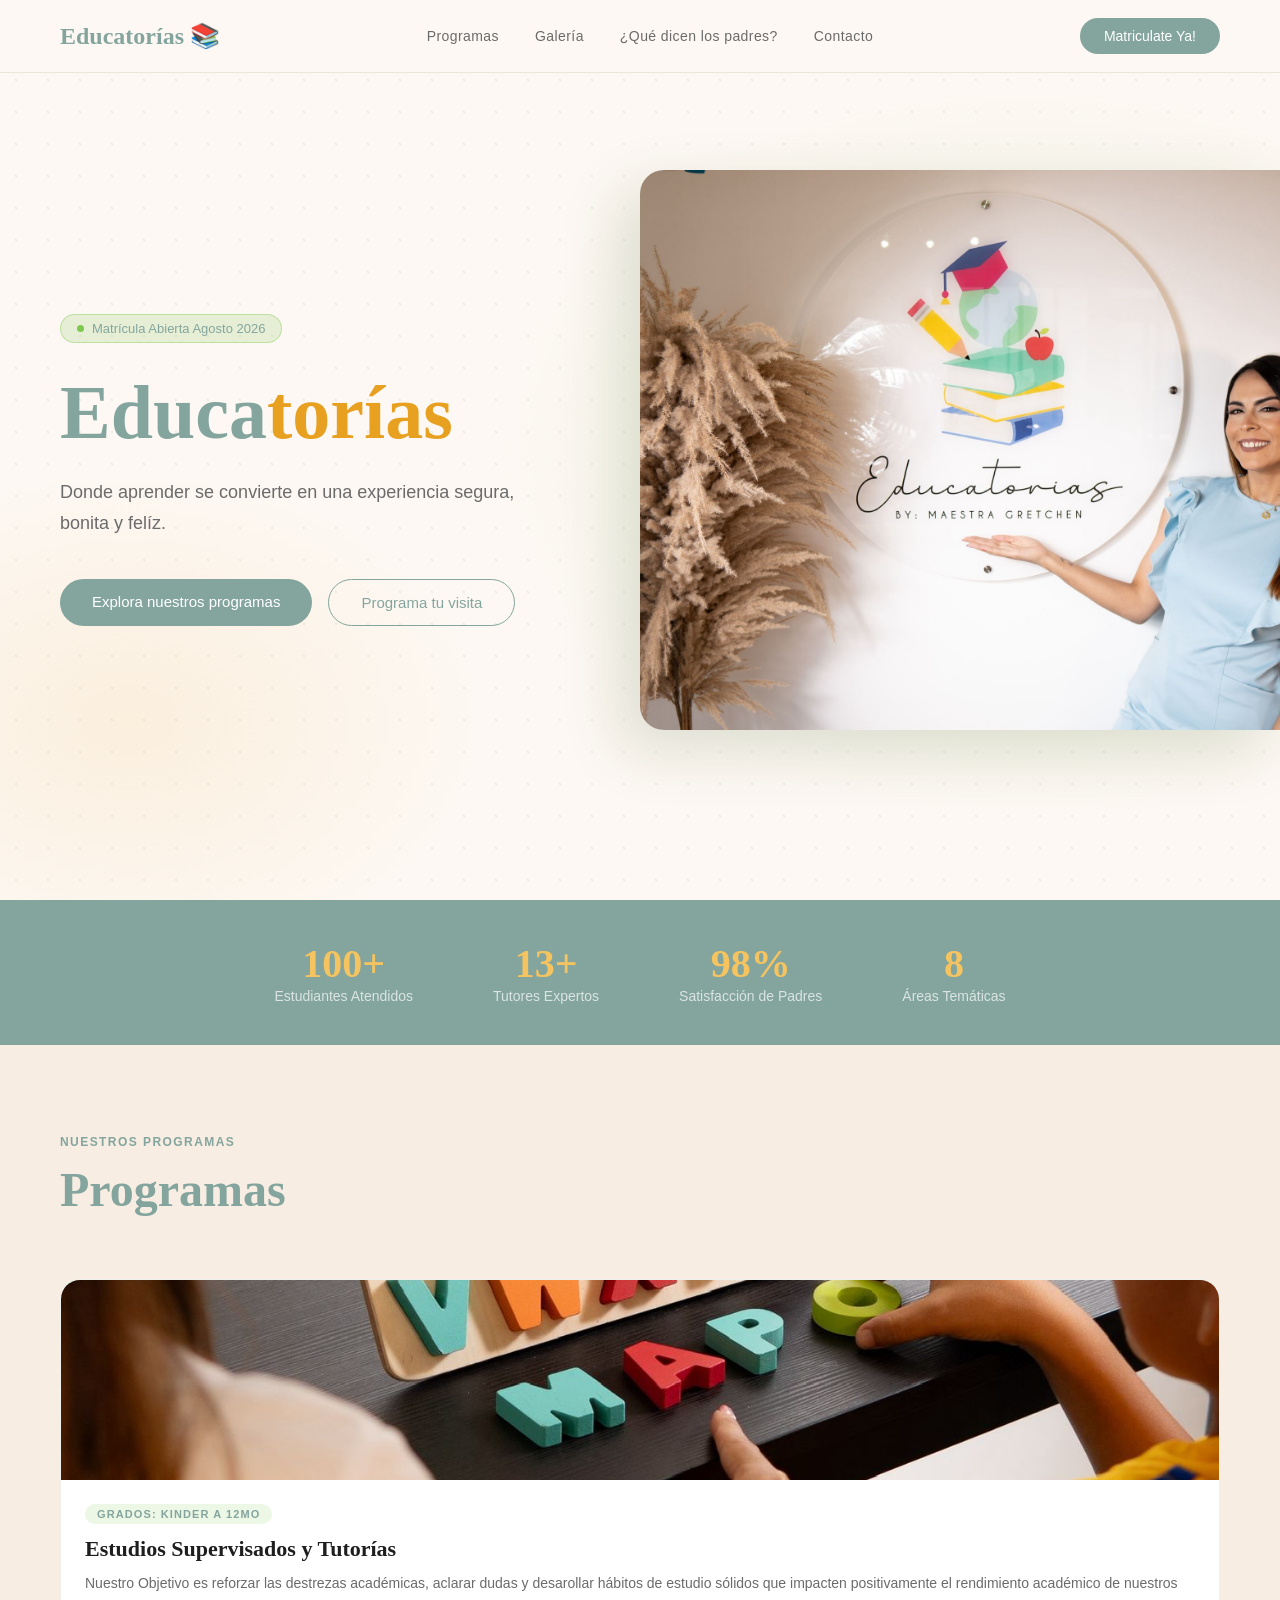
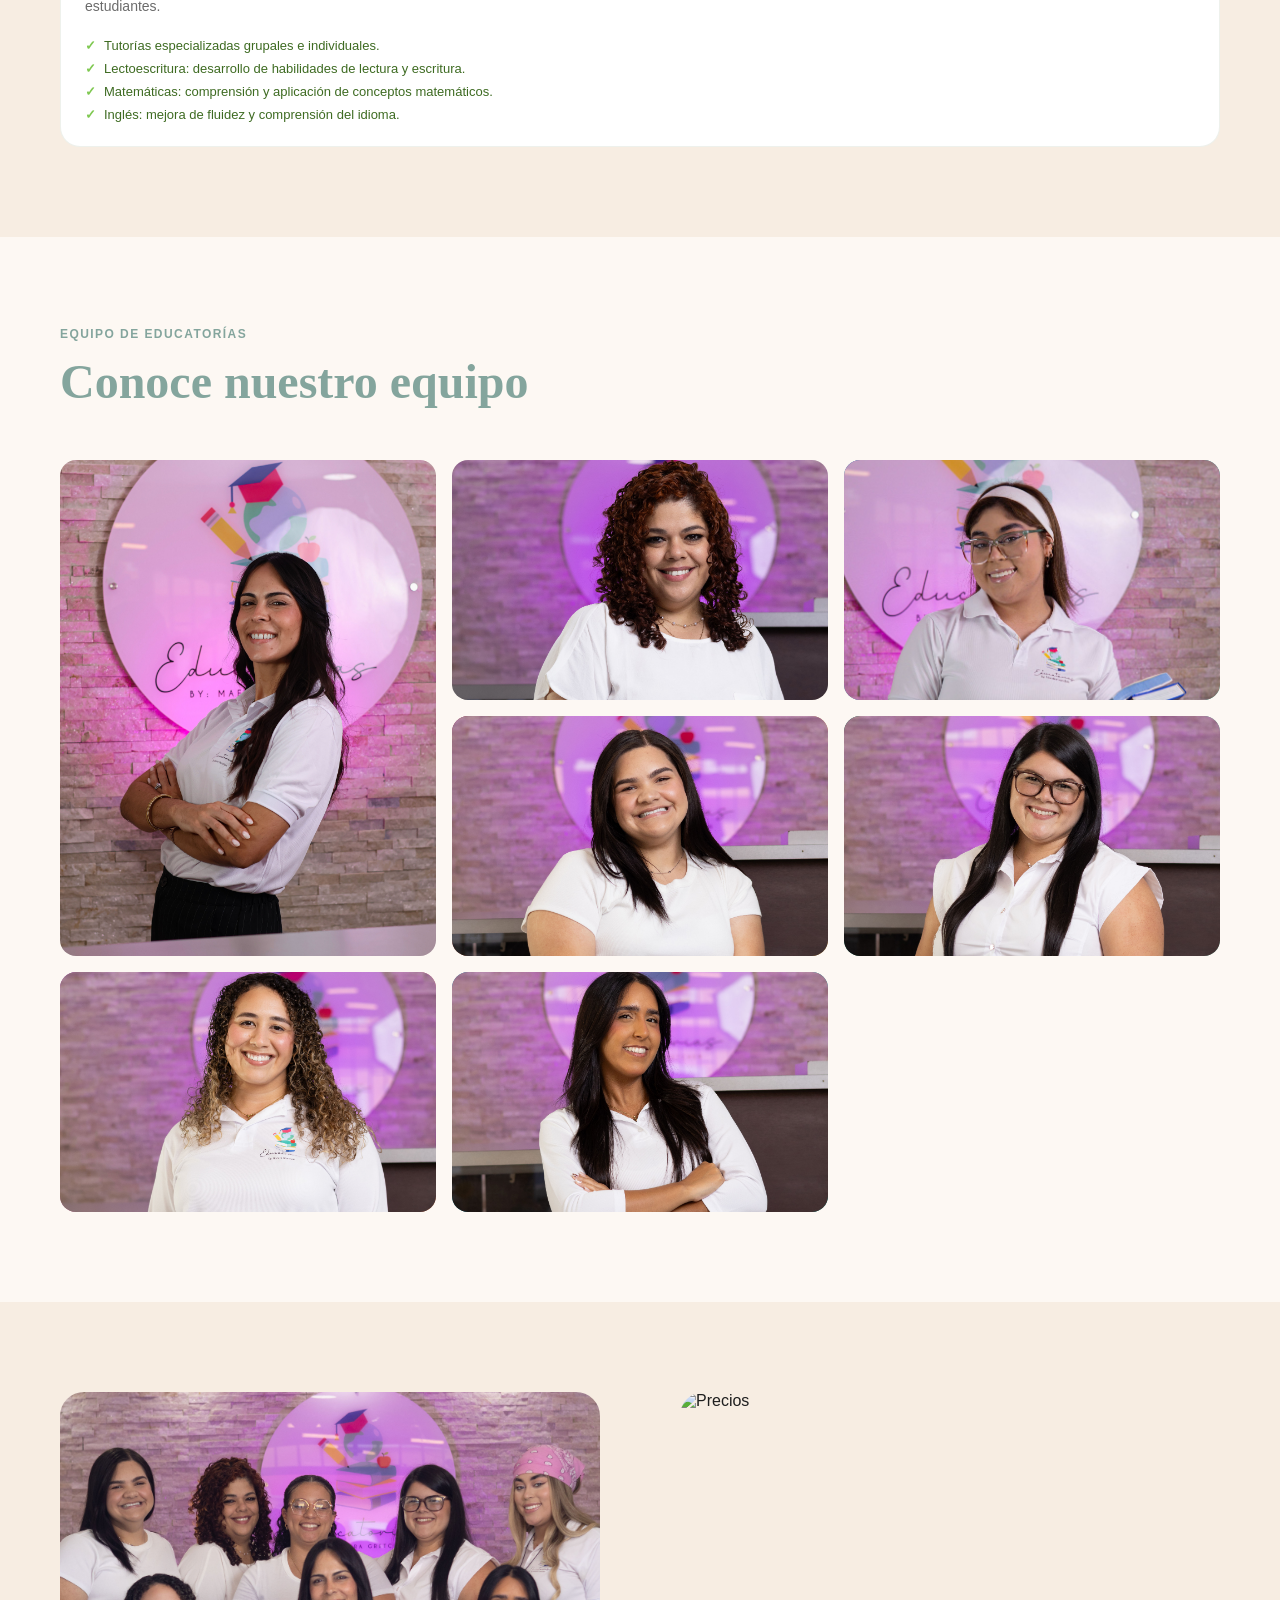
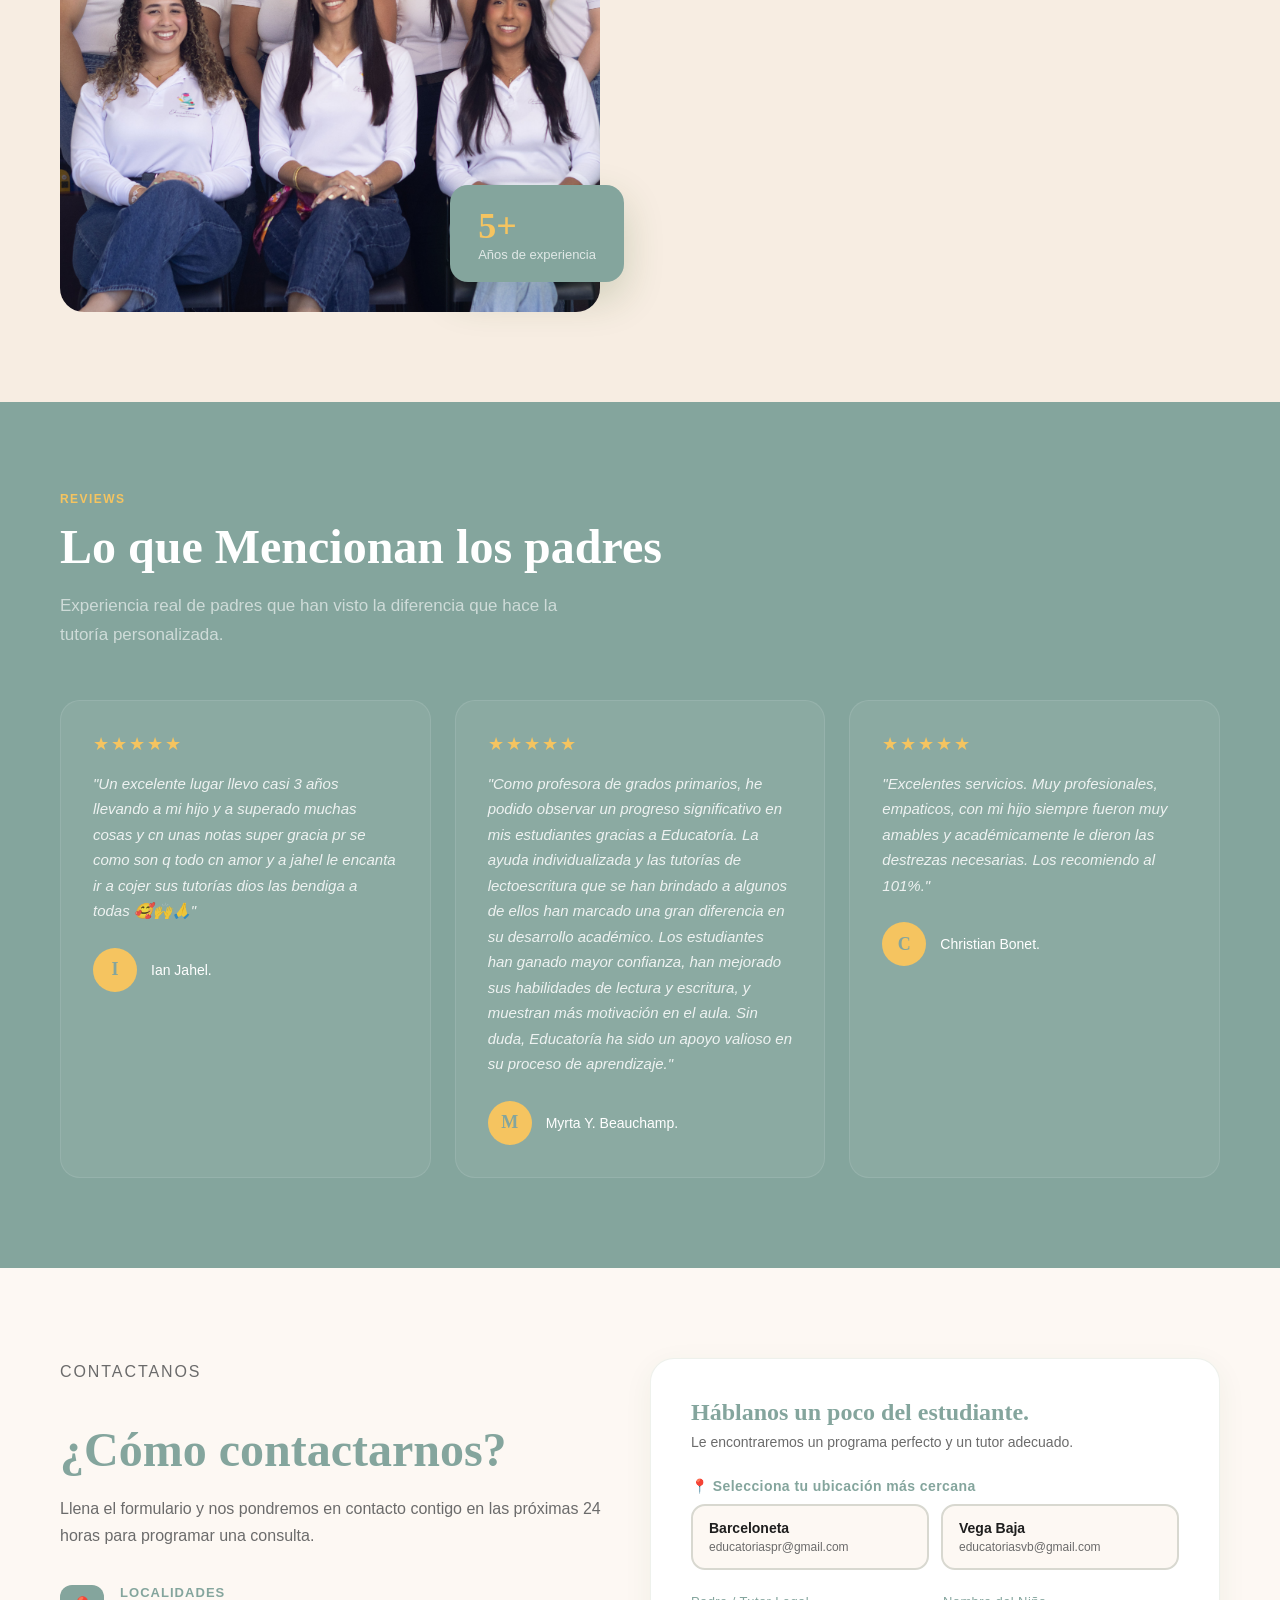
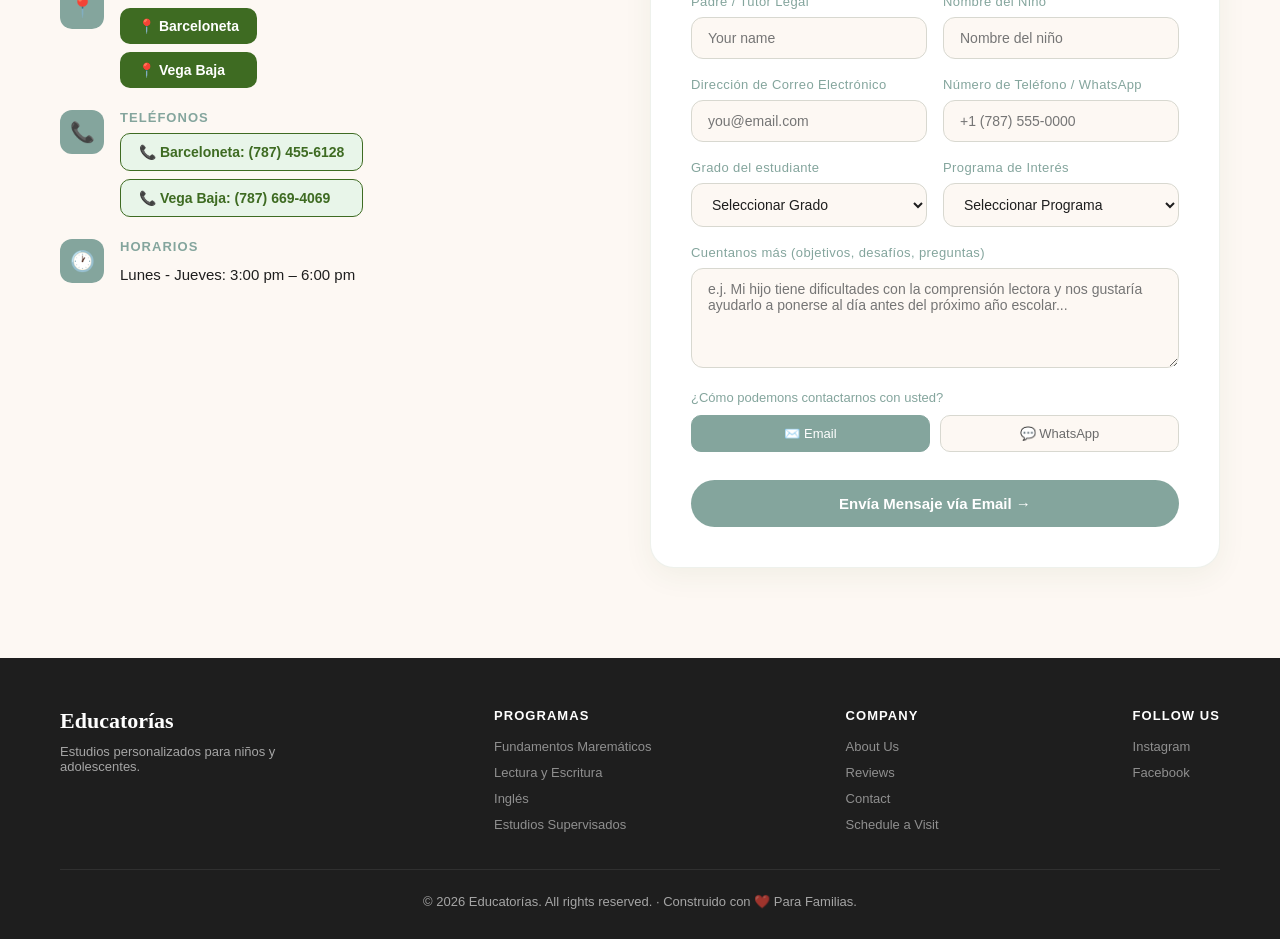
==== index.html @ 9256f6af "Merge pull request #1 from Scopecr/Updates-branch Add team photo to homepage why section with consis" ====
<!DOCTYPE html>
<html lang="en">
<head>
<meta charset="UTF-8">
<meta name="viewport" content="width=device-width, initial-scale=1.0">
<meta http-equiv="Content-Security-Policy" content="default-src 'self'; script-src 'self'; style-src 'self' 'unsafe-inline' https://fonts.googleapis.com; font-src 'self' https://fonts.gstatic.com; img-src 'self'; object-src 'none'; base-uri 'self'; form-action 'none';">
<meta name="referrer" content="strict-origin-when-cross-origin">
<title>Educatorias 📚</title>
<link href="https://fonts.googleapis.com/css2?family=Playfair+Display:wght@400;600;700&family=DM+Sans:wght@300;400;500;600&display=swap" rel="stylesheet">
<link rel="stylesheet" href="css/styles.css">
</head>
<body>

<!-- NAV -->
<nav>
  <div class="nav-logo">Educatorías 📚</div>
  <ul class="nav-links" id="nav-links">
    <li><a href="#programs" class="nav-mobile-link">Programas</a></li>
    <li><a href="#gallery" class="nav-mobile-link">Galería</a></li>
    <li><a href="#testimonials" class="nav-mobile-link">¿Qué dicen los padres?</a></li>
    <li><a href="#contact" class="nav-mobile-link">Contacto</a></li>
  </ul>
  <div class="nav-right">
    <a href="#contact" class="nav-cta">Matriculate Ya!</a>
    <button class="hamburger" id="hamburger" aria-label="Abrir menú" aria-expanded="false">
      <span></span><span></span><span></span>
    </button>
  </div>
</nav>

<!-- HERO -->
<section class="hero" id="home">
  <div class="hero-bg"></div>
  <div class="hero-dots"></div>
  <div class="hero-content">
    <div class="hero-badge">Matrícula Abierta Agosto 2026</div>
    <h1>Educa<em>torías</em></h1>
    <p>Donde aprender se convierte en una experiencia segura, bonita y felíz.</p>
    <div class="hero-btns">
      <a href="#programs" class="btn-primary">Explora nuestros programas</a>
      <a href="#contact" class="btn-outline">Programa tu visita</a>
    </div>
  </div>
  <div class="hero-image">
    <div class="hero-image-placeholder">
      <img src="fotos/WhatsApp Image 2026-04-21 at 10.11.17 AM(1).jpeg" alt="Hero Image" style="width:100%; height:100%; object-fit:cover; margin-left: 0px" >
    </div>
  </div>
</section>

<!-- STATS -->
<div class="stats">
  <div class="stat"><span class="stat-number">100+</span><span class="stat-label">Estudiantes Atendidos</span></div>
  <div class="stat"><span class="stat-number">13+</span><span class="stat-label">Tutores Expertos</span></div>
  <div class="stat"><span class="stat-number">98%</span><span class="stat-label">Satisfacción de Padres</span></div>
  <div class="stat"><span class="stat-number">8</span><span class="stat-label">Áreas Temáticas</span></div>
</div>

<!-- PROGRAMS -->
<section id="programs">
  <div class="programs-header">
    <p class="section-tag">Nuestros Programas</p>
    <h2 class="section-title">Programas</h2>
    <p class="section-sub"></p>
  </div>

  <div class="programs-grid">

    <!-- Card 1 -->
    <div class="program-card">
      <img class="program-img"
        src="fotos/WhatsApp Image 2026-04-21 at 10.11.16 AM.jpeg"
        alt="Program Image"
      />
      <div class="program-body">
        <span class="program-age" style="background:rgba(126,200,80,0.15);color:#84a59d;">Grados: kinder a 12mo</span>
        <h3>Estudios Supervisados y Tutorías</h3>
        <p>Nuestro Objetivo es reforzar las destrezas académicas, aclarar dudas y desarollar hábitos de estudio sólidos que impacten positivamente el rendimiento académico de nuestros estudiantes.</p>
        <ul class="program-features">
          <li>Tutorías especializadas grupales e individuales.</li>
          <li>Lectoescritura: desarrollo de habilidades de lectura y escritura.</li>
          <li>Matemáticas: comprensión y aplicación de conceptos matemáticos.</li>
          <li>Inglés: mejora de fluidez y comprensión del idioma.</li>
        </ul>
      </div>
    </div>
    
  </div>
</section>

<!-- GALLERY -->
<section id="gallery">
  <p class="section-tag">Equipo de Educatorías</p>
  <h2 class="section-title">Conoce nuestro equipo</h2>
  <p class="section-sub"></p>

  <div class="gallery-grid">
    <div class="gallery-item" style="grid-column:1/2; grid-row:1/3;">
      <img class="gallery-img" src="fotos/IMG_0429.jpg" alt="Equipo de Educatorias" style="object-position: center 30%;" />
    </div>
    <div class="gallery-item">
      <img class="gallery-img" src="fotos/IMG_4024.jpg" alt="Equipo de Educatorias" style="object-position: center 18%; height:240px;" />
    </div>
    <div class="gallery-item">
      <div class="gallery-placeholder" style="height:240px;background:linear-gradient(135deg,#185FA5,#5DCAA5);">
        <img class="gallery-img" src="fotos/WhatsApp Image 2026-04-21 at 10.10.17 AM.jpeg" alt="Equipo de Educatorias" style="object-position: center 35%; height:240px;" />
      </div>
    </div>
    <div class="gallery-item">
      <div class="gallery-placeholder" style="height:240px;background:linear-gradient(135deg,#993556,#F5C460);">
        <img class="gallery-img" src="fotos/IMG_4032.jpg" alt="Equipo de Educatorias" style="height:240px; object-position: center 30%;" />
      </div>
    </div>
    <div class="gallery-item">
      <div class="gallery-placeholder" style="height:240px;background:linear-gradient(135deg,#0F6E56,#9FE1CB);">
        <img class="gallery-img" src="fotos/IMG_4046.jpg" alt="Equipo de Educatorias" style="height:240px; object-position: center 30%;" />
      </div>
    </div>
    <div class="gallery-item">
      <div class="gallery-placeholder" style="height:240px;background:linear-gradient(135deg,#A557B2,#F7A072);">
        <img class="gallery-img" src="fotos/IMG_4062.jpg" alt="Equipo de Educatorias" style="height:240px; object-position: center 13%;" />
      </div>
    </div>
    <div class="gallery-item">
      <div class="gallery-placeholder" style="height:240px;background:linear-gradient(135deg,#2E8BC0,#0F9B8E);">
        <img class="gallery-img" src="fotos/IMG_4102.jpg" alt="Equipo de Educatorias" style="height:240px; object-position: center 35%;" />
      </div>
  </div>
</section>

<!-- WHY US -->
<section id="why">
  <div class="why-layout">
    <div class="why-image-block">
      <img
        class="why-img"
        src="fotos/IMG_4003.jpg"
        alt="Equipo de Educatorias"
      />
      <div class="why-badge-float">
        <div class="big">5+</div>
        <div class="small">Años de experiencia</div>
      </div>
    </div>
    <div class="why-image-block">
      <img
        class="why-img"
        src="fotos/WhatsApp Image 2026-08-07 at 4.51.24 PM.jpeg"
        alt="Precios"
      />
    </div>
  </div>
</section>

<!-- TESTIMONIALS -->
<section id="testimonials">
  <p class="section-tag">Reviews</p>
  <h2 class="section-title">Lo que Mencionan los padres</h2>
  <p class="section-sub" style="margin-bottom:50px;">Experiencia real de padres que han visto la diferencia que hace la tutoría personalizada.</p>

  <div class="testimonials-grid">
    <div class="testimonial-card">
      <div class="stars">★★★★★</div>
      <blockquote>"Un excelente lugar llevo casi 3 años llevando a mi hijo y a superado muchas cosas y cn unas notas super gracia pr se como son q todo cn amor y a jahel le encanta ir a cojer sus tutorías dios las bendiga a todas 🥰🙌🙏"</blockquote>
      <div class="testimonial-author">
        <div class="author-avatar">I</div>
        <div>
          <div class="author-name">Ian Jahel.</div>
        </div>
      </div>
    </div>
    <div class="testimonial-card">
      <div class="stars">★★★★★</div>
      <blockquote>"Como profesora de grados primarios, he podido observar un progreso significativo en mis estudiantes gracias a Educatoría. La ayuda individualizada y las tutorías de lectoescritura que se han brindado a algunos de ellos han marcado una gran diferencia en su desarrollo académico. Los estudiantes han ganado mayor confianza, han mejorado sus habilidades de lectura y escritura, y muestran más motivación en el aula. Sin duda, Educatoría ha sido un apoyo valioso en su proceso de aprendizaje."</blockquote>
      <div class="testimonial-author">
        <div class="author-avatar">M</div>
        <div>
          <div class="author-name">Myrta Y. Beauchamp.</div>
        </div>
      </div>
    </div>
    <div class="testimonial-card">
      <div class="stars">★★★★★</div>
      <blockquote>"Excelentes servicios. Muy profesionales, empaticos, con mi hijo siempre fueron muy amables y académicamente le dieron las destrezas necesarias.  Los recomiendo al 101%."</blockquote>
      <div class="testimonial-author">
        <div class="author-avatar">C</div>
        <div>
          <div class="author-name">Christian Bonet.</div>
        </div>
      </div>
    </div>
  </div>
</section>

<!-- CONTACT -->
<section id="contact">
  <div class="contact-layout">
    <div class="contact-info">
      <p class="section-tag">Contactanos</p>
      <h2 class="section-title">¿Cómo contactarnos?</h2>
      <p>Llena el formulario y nos pondremos en contacto contigo en las próximas 24 horas para programar una consulta.</p>

      <div class="contact-detail">
        <div class="contact-icon">📍</div>
        <div>
          <h5>Localidades</h5>
          <div class="contact-btns">
            <a href="https://maps.google.com/?q=Educatorias+Barceloneta,+9+Ave+Las+Flores,+Barceloneta,+00693" target="_blank" rel="noopener noreferrer" class="contact-btn contact-btn-map">📍 Barceloneta</a>
            <a href="https://maps.google.com/?q=Educatorias+Vega+Baja,+9+Ave+Las+Flores,+Vega+Baja,+00693" target="_blank" rel="noopener noreferrer" class="contact-btn contact-btn-map">📍 Vega Baja</a>
          </div>
        </div>
      </div>
      <div class="contact-detail">
        <div class="contact-icon">📞</div>
        <div>
          <h5>Teléfonos</h5>
          <div class="contact-btns">
            <a href="tel:+17874556128" class="contact-btn contact-btn-phone">📞 Barceloneta: (787) 455-6128</a>
            <a href="tel:+17876694069" class="contact-btn contact-btn-phone">📞 Vega Baja: (787) 669-4069</a>
          </div>
        </div>
      </div>
      <div class="contact-detail">
        <div class="contact-icon">🕐</div>
        <div>
          <h5>Horarios</h5>
          <p>Lunes - Jueves: 3:00 pm – 6:00 pm </p>
        </div>
      </div>
    </div>

    <!-- FORM -->
    <div class="contact-form">
      <h3>Háblanos un poco del estudiante.</h3>
      <p class="form-sub">Le encontraremos un programa perfecto y un tutor adecuado.</p>

      <div id="form-fields">

        <!-- LOCATION SELECTOR -->
        <div class="form-group" style="margin-bottom:24px;">
          <label style="font-size:14px;font-weight:600;color:var(--forest);margin-bottom:10px;display:block;">📍 Selecciona tu ubicación más cercana</label>
          <div class="loc-grid">
            <div class="loc-card" id="loc-barceloneta" style="border:2px solid var(--light-gray);border-radius:14px;padding:14px 16px;cursor:pointer;transition:all 0.2s;background:var(--cream);">
              <div style="font-weight:600;font-size:14px;color:var(--charcoal);margin-bottom:4px;">Barceloneta</div>
              <div class="loc-card-email">educatoriaspr@gmail.com</div>
            </div>
            <div class="loc-card" id="loc-vegabaja" style="border:2px solid var(--light-gray);border-radius:14px;padding:14px 16px;cursor:pointer;transition:all 0.2s;background:var(--cream);">
              <div style="font-weight:600;font-size:14px;color:var(--charcoal);margin-bottom:4px;">Vega Baja</div>
              <div class="loc-card-email">educatoriasvb@gmail.com</div>
            </div>
          </div>
          <div id="loc-warning" style="display:none;font-size:12px;color:#c85a2a;margin-top:8px;">⚠️ Selecciona localización antes de continuar.</div>
        </div>

        <div class="form-row">
          <div class="form-group">
            <label>Padre / Tutor Legal</label>
            <input type="text" id="parent-name" placeholder="Your name">
          </div>
          <div class="form-group">
            <label>Nombre del Niño</label>
            <input type="text" id="child-name" placeholder="Nombre del niño">
          </div>
        </div>
        <div class="form-row">
          <div class="form-group">
            <label>Dirección de Correo Electrónico</label>
            <input type="email" id="email" placeholder="you@email.com">
          </div>
          <div class="form-group">
            <label>Número de Teléfono / WhatsApp</label>
            <input type="tel" id="phone" placeholder="+1 (787) 555-0000">
          </div>
        </div>
        <div class="form-row">
          <div class="form-group">
            <label>Grado del estudiante</label>
            <select id="grade">
              <option value="">Seleccionar Grado</option>
              <option>Home School</option>
              <option>Kindergarten</option>
              <option>1er Grado</option><option>2do Grado</option>
              <option>3er Grado</option><option>4to Grado</option>
              <option>5to Grado</option><option>6to Grado</option>
              <option>7mo Grado</option><option>8vo Grado</option>
              <option>9no Grado</option><option>10mo Grado</option>
              <option>11mo Grado</option><option>12mo Grado</option>
            </select>
          </div>
          <div class="form-group">
            <label>Programa de Interés</label>
            <select id="program">
              <option value="">Seleccionar Programa</option>
              <option>Matemáticas</option>
              <option>Lectoescritura</option>
              <option>Inglés</option>
              <option>Estudios Supervisados</option>
            </select>
          </div>
        </div>
        <div class="form-group">
          <label>Cuentanos más (objetivos, desafíos, preguntas)</label>
          <textarea id="message" placeholder="e.j. Mi hijo tiene dificultades con la comprensión lectora y nos gustaría ayudarlo a ponerse al día antes del próximo año escolar..."></textarea>
        </div>

        <!-- SEND METHOD -->
        <div class="send-method">
          <label>¿Cómo podemons contactarnos con usted?</label>
          <div class="method-toggle">
            <button class="method-btn active" id="btn-email">✉️ Email</button>
            <button class="method-btn" id="btn-wa">💬 WhatsApp</button>
          </div>
        </div>

        <div id="panel-email" class="method-panel visible">
          <button class="submit-btn" id="email-send-btn">Envía Mensaje vía Email →</button>
        </div>

        <div id="panel-whatsapp" class="method-panel">
          <div class="wa-note">
            <svg width="20" height="20" viewBox="0 0 24 24" fill="#25d366"><path d="M17.472 14.382c-.297-.149-1.758-.867-2.03-.967-.273-.099-.471-.148-.67.15-.197.297-.767.966-.94 1.164-.173.199-.347.223-.644.075-.297-.15-1.255-.463-2.39-1.475-.883-.788-1.48-1.761-1.653-2.059-.173-.297-.018-.458.13-.606.134-.133.298-.347.446-.52.149-.174.198-.298.298-.497.099-.198.05-.371-.025-.52-.075-.149-.669-1.612-.916-2.207-.242-.579-.487-.5-.669-.51-.173-.008-.371-.01-.57-.01-.198 0-.52.074-.792.372-.272.297-1.04 1.016-1.04 2.479 0 1.462 1.065 2.875 1.213 3.074.149.198 2.096 3.2 5.077 4.487.709.306 1.262.489 1.694.625.712.227 1.36.195 1.871.118.571-.085 1.758-.719 2.006-1.413.248-.694.248-1.289.173-1.413-.074-.124-.272-.198-.57-.347m-5.421 7.403h-.004a9.87 9.87 0 01-5.031-1.378l-.361-.214-3.741.982.998-3.648-.235-.374a9.86 9.86 0 01-1.51-5.26c.001-5.45 4.436-9.884 9.888-9.884 2.64 0 5.122 1.03 6.988 2.898a9.825 9.825 0 012.893 6.994c-.003 5.45-4.437 9.884-9.885 9.884m8.413-18.297A11.815 11.815 0 0012.05 0C5.495 0 .16 5.335.157 11.892c0 2.096.547 4.142 1.588 5.945L.057 24l6.305-1.654a11.882 11.882 0 005.683 1.448h.005c6.554 0 11.89-5.335 11.893-11.893a11.821 11.821 0 00-3.48-8.413Z"/></svg>
            Tu informacion fue enviada a nuestro equipo de Whatsapp.
          </div>
          <a id="wa-send-btn" href="javascript:void(0)" class="wa-btn">
            <svg width="20" height="20" viewBox="0 0 24 24" fill="white"><path d="M17.472 14.382c-.297-.149-1.758-.867-2.03-.967-.273-.099-.471-.148-.67.15-.197.297-.767.966-.94 1.164-.173.199-.347.223-.644.075-.297-.15-1.255-.463-2.39-1.475-.883-.788-1.48-1.761-1.653-2.059-.173-.297-.018-.458.13-.606.134-.133.298-.347.446-.52.149-.174.198-.298.298-.497.099-.198.05-.371-.025-.52-.075-.149-.669-1.612-.916-2.207-.242-.579-.487-.5-.669-.51-.173-.008-.371-.01-.57-.01-.198 0-.52.074-.792.372-.272.297-1.04 1.016-1.04 2.479 0 1.462 1.065 2.875 1.213 3.074.149.198 2.096 3.2 5.077 4.487.709.306 1.262.489 1.694.625.712.227 1.36.195 1.871.118.571-.085 1.758-.719 2.006-1.413.248-.694.248-1.289.173-1.413-.074-.124-.272-.198-.57-.347m-5.421 7.403h-.004a9.87 9.87 0 01-5.031-1.378l-.361-.214-3.741.982.998-3.648-.235-.374a9.86 9.86 0 01-1.51-5.26c.001-5.45 4.436-9.884 9.888-9.884 2.64 0 5.122 1.03 6.988 2.898a9.825 9.825 0 012.893 6.994c-.003 5.45-4.437 9.884-9.885 9.884m8.413-18.297A11.815 11.815 0 0012.05 0C5.495 0 .16 5.335.157 11.892c0 2.096.547 4.142 1.588 5.945L.057 24l6.305-1.654a11.882 11.882 0 005.683 1.448h.005c6.554 0 11.89-5.335 11.893-11.893a11.821 11.821 0 00-3.48-8.413Z"/></svg>
            Enviar via Whatsapp
          </a>
        </div>
      </div>

      <div id="form-success">
        <div class="check">✅</div>
        <h4>Mensaje enviado!</h4>
        <p>¡Gracias! Nuestro equipo se pondrá en contacto dentro de 24 horas para discutir el programa perfecto para tu hijo.</p>
      </div>
    </div>
  </div>
</section>

<!-- FOOTER -->
<footer>
  <div class="footer-top">
    <div>
      <div class="footer-brand">Educatorías</div>
      <p class="footer-tagline">Estudios personalizados para niños y adolescentes.</p>
    </div>
    <div class="footer-links">
      <h5>Programas</h5>
      <ul>
        <li><a href="#programs">Fundamentos Maremáticos</a></li>
        <li><a href="#programs">Lectura y Escritura</a></li>
        <li><a href="#programs">Inglés</a></li>
        <li><a href="#programs">Estudios Supervisados</a></li>
      </ul>
    </div>
    <div class="footer-links">
      <h5>Company</h5>
      <ul>
        <li><a href="#why">About Us</a></li>
        <li><a href="#testimonials">Reviews</a></li>
        <li><a href="#contact">Contact</a></li>
        <li><a href="#contact">Schedule a Visit</a></li>
      </ul>
    </div>
    <div class="footer-links">
      <h5>Follow Us</h5>
      <ul>
        <li><a href="https://www.instagram.com/educatorias/">Instagram</a></li>
        <li><a href="https://www.facebook.com/Educatorias/">Facebook</a></li>
      </ul>
    </div>
  </div>
  <div class="footer-bottom">
    © 2026 Educatorías. All rights reserved. · Construido con ❤️ Para Familias.
  </div>
</footer>

<script src="js/main.js"></script>
</body>
</html>
---- css/styles.css ----
*, *::before, *::after { box-sizing: border-box; margin: 0; padding: 0; }

:root {
  --cream: #FDF8F3;
  --warm-white: #f7ede2;
  --forest: #84a59d;
  --forest-mid: #3E6B22;
  --forest-light: #84a59d;
  --leaf: #7EC850;
  --amber: #E8A020;
  --amber-light: #F5C460;
  --blush: #F4D4C0;
  --rust: #C85A2A;
  --charcoal: #1E1E1E;
  --gray: #6B6B6B;
  --light-gray: #D8D8D0;
  --section-gap: 90px;
}

html { scroll-behavior: smooth; overflow-x: hidden; }

body {
  font-family: 'DM Sans', sans-serif;
  background: var(--cream);
  color: var(--charcoal);
  overflow-x: hidden;
  width: 100%;
}

/* ─── NAV ─── */
nav {
  position: fixed; top: 0; width: 100%; z-index: 100;
  background: rgba(253, 248, 243, 0.96);
  backdrop-filter: blur(12px);
  border-bottom: 1px solid rgba(45,80,22,0.1);
  padding: 18px 60px;
  display: flex; align-items: center; justify-content: space-between;
}
.nav-logo {
  font-family: 'Playfair Display', serif;
  font-size: 24px; font-weight: 700;
  color: var(--forest);
  display: flex; align-items: center; gap: 10px;
}
.nav-logo span { color: var(--amber); }
.nav-links { display: flex; gap: 36px; list-style: none; }
.nav-links a {
  font-size: 14px; font-weight: 500; letter-spacing: 0.03em;
  color: var(--gray); text-decoration: none;
  transition: color 0.2s;
}
.nav-links a:hover { color: var(--forest); }
.nav-cta {
  background: var(--forest); color: white;
  padding: 10px 24px; border-radius: 50px;
  font-size: 14px; font-weight: 500; text-decoration: none;
  transition: background 0.2s, transform 0.15s;
}
.nav-cta:hover { background: var(--forest-mid); transform: translateY(-1px); }

/* ─── HERO ─── */
.hero {
  min-height: 100vh;
  display: flex; align-items: center;
  padding: 120px 60px 80px;
  position: relative;
  overflow: hidden;
}
.hero-bg {
  position: absolute; inset: 0; z-index: 0;
  background:
    radial-gradient(ellipse 60% 60% at 80% 50%, rgba(126,200,80,0.12) 0%, transparent 70%),
    radial-gradient(ellipse 40% 40% at 10% 80%, rgba(232,160,32,0.10) 0%, transparent 70%);
}
.hero-dots {
  position: absolute; inset: 0; z-index: 0;
  background-image: radial-gradient(circle, rgba(45,80,22,0.08) 1px, transparent 1px);
  background-size: 32px 32px;
}
.hero-content { position: relative; z-index: 1; max-width: 600px; }
.hero-badge {
  display: inline-flex; align-items: center; gap: 8px;
  background: rgba(126,200,80,0.18); border: 1px solid rgba(126,200,80,0.4);
  color: var(--forest); padding: 6px 16px; border-radius: 50px;
  font-size: 13px; font-weight: 500; margin-bottom: 28px;
}
.hero-badge::before { content: ''; width: 7px; height: 7px; background: var(--leaf); border-radius: 50%; display: block; }
.hero h1 {
  font-family: 'Playfair Display', serif;
  font-size: clamp(48px, 6vw, 76px);
  font-weight: 700; line-height: 1.08;
  color: var(--forest);
  margin-bottom: 24px;
}
.hero h1 em {
  font-style: normal;
  color: var(--amber);
}
.hero p {
  font-size: 18px; font-weight: 300; line-height: 1.7;
  color: var(--gray); margin-bottom: 40px; max-width: 480px;
}
.hero-btns { display: flex; gap: 16px; flex-wrap: wrap; }
.btn-primary {
  background: var(--forest); color: white;
  padding: 14px 32px; border-radius: 50px;
  font-size: 15px; font-weight: 500; text-decoration: none;
  transition: all 0.2s;
}
.btn-primary:hover { background: var(--forest-mid); transform: translateY(-2px); }
.btn-outline {
  border: 1.5px solid var(--forest); color: var(--forest);
  padding: 14px 32px; border-radius: 50px;
  font-size: 15px; font-weight: 500; text-decoration: none;
  transition: all 0.2s;
}
.btn-outline:hover { background: var(--forest); color: white; }

.hero-image {
  position: absolute; right: 0; top: 50%; transform: translateY(-50%);
  width: 50%; max-width: 680px; z-index: 1;
  border-radius: 24px 0 0 24px; overflow: hidden;
  box-shadow: -20px 20px 60px rgba(45,80,22,0.15);
}
.hero-image img { width: 100%; height: 560px; object-fit: cover; display: block; }
.hero-image-placeholder {
  width: 100%; height: 560px;
  background: linear-gradient(135deg, #d4e8b8 0%, #a8d080 50%, #7ec850 100%);
  display: flex; flex-direction: column; align-items: center; justify-content: center;
  gap: 16px; color: var(--forest);
}
.hero-image-placeholder svg { width: 64px; height: 64px; opacity: 0.6; }
.hero-image-placeholder p { font-size: 15px; font-weight: 500; opacity: 0.7; }

/* ─── STATS STRIP ─── */
.stats {
  background: var(--forest);
  padding: 40px 60px;
  display: flex; justify-content: center; gap: 80px; flex-wrap: wrap;
}
.stat { text-align: center; }
.stat-number {
  font-family: 'Playfair Display', serif;
  font-size: 40px; font-weight: 700; color: var(--amber-light);
  display: block;
}
.stat-label { font-size: 14px; color: rgba(255,255,255,0.7); margin-top: 4px; }

/* ─── SECTION BASE ─── */
section { padding: var(--section-gap) 60px; }

.section-tag {
  font-size: 12px; font-weight: 600; letter-spacing: 0.12em;
  text-transform: uppercase; color: var(--forest-light);
  margin-bottom: 12px;
}
.section-title {
  font-family: 'Playfair Display', serif;
  font-size: clamp(32px, 4vw, 48px); font-weight: 700;
  color: var(--forest); line-height: 1.2; margin-bottom: 16px;
}
.section-sub {
  font-size: 17px; font-weight: 300; color: var(--gray);
  line-height: 1.7; max-width: 520px; margin-bottom: 50px;
}

/* ─── PROGRAMS ─── */
#programs { background: var(--warm-white); }
.programs-header { max-width: 600px; margin-bottom: 60px; }

.programs-grid {
  display: grid;
  grid-template-columns: repeat(auto-fit, minmax(300px, 1fr));
  gap: 28px;
}
.program-card {
  background: white; border-radius: 20px;
  overflow: hidden;
  border: 1px solid rgba(45,80,22,0.08);
  transition: transform 0.25s, box-shadow 0.25s;
  cursor: pointer;
}
.program-card:hover { transform: translateY(-6px); box-shadow: 0 20px 50px rgba(45,80,22,0.12); }
.program-img {
  width: 100%; height: 200px; object-fit: cover; display: block;
}
.program-img-placeholder {
  width: 100%; height: 200px;
  display: flex; flex-direction: column; align-items: center; justify-content: center;
  gap: 10px; font-size: 13px; font-weight: 500;
}
.program-img-placeholder svg { width: 40px; height: 40px; opacity: 0.7; }
.program-body { padding: 24px; }
.program-age {
  font-size: 11px; font-weight: 600; letter-spacing: 0.1em;
  text-transform: uppercase; padding: 4px 12px;
  border-radius: 50px; display: inline-block; margin-bottom: 12px;
}
.program-body h3 {
  font-family: 'Playfair Display', serif;
  font-size: 22px; font-weight: 600;
  color: var(--charcoal); margin-bottom: 10px;
}
.program-body p { font-size: 14px; color: var(--gray); line-height: 1.65; margin-bottom: 20px; }
.program-features { list-style: none; display: flex; flex-direction: column; gap: 8px; }
.program-features li {
  font-size: 13px; color: var(--forest-mid); font-weight: 500;
  display: flex; align-items: center; gap: 8px;
}
.program-features li::before { content: '✓'; font-weight: 700; color: var(--leaf); }

/* ─── GALLERY ─── */
#gallery { background: var(--cream); }
.gallery-grid {
  display: grid;
  grid-template-columns: repeat(3, 1fr);
  grid-template-rows: repeat(2, 240px);
  gap: 16px;
  margin-top: 50px;
}
.gallery-item {
  border-radius: 16px; overflow: hidden; cursor: pointer;
  transition: transform 0.2s;
  position: relative;
}
.gallery-item:hover { transform: scale(1.02); }
.gallery-item:first-child {
  grid-column: 1 / 2; grid-row: 1 / 3;
}
.gallery-img {
  width: 100%; height: 100%; object-fit: cover; display: block;
}
.gallery-placeholder {
  width: 100%; height: 100%;
  display: flex; flex-direction: column; align-items: center; justify-content: center;
  gap: 10px; font-size: 13px; font-weight: 500; color: white;
}
.gallery-placeholder svg { width: 32px; height: 32px; opacity: 0.8; }

/* ─── WHY US ─── */
#why { background: var(--warm-white); }
.why-layout { display: grid; grid-template-columns: 1fr 1fr; gap: 80px; align-items: center; }
.why-image-block { position: relative; }
.why-img {
  width: 100%; height: 520px;
  object-fit: cover;
  border-radius: 24px; display: block;
}
.why-img-placeholder {
  width: 100%; height: 500px;
  background: linear-gradient(160deg, #c8e4a4 0%, #7ec850 100%);
  border-radius: 24px;
  display: flex; flex-direction: column; align-items: center; justify-content: center;
  gap: 12px; color: var(--forest);
}
.why-img-placeholder svg { width: 56px; height: 56px; opacity: 0.6; }
.why-badge-float {
  position: absolute; bottom: 30px; right: -24px;
  background: var(--forest); color: white;
  padding: 20px 28px; border-radius: 18px;
  box-shadow: 0 16px 40px rgba(45,80,22,0.2);
}
.why-badge-float .big { font-family: 'Playfair Display', serif; font-size: 36px; font-weight: 700; color: var(--amber-light); }
.why-badge-float .small { font-size: 13px; color: rgba(255,255,255,0.75); }

.why-features { display: flex; flex-direction: column; gap: 28px; margin-top: 32px; }
.why-feature { display: flex; gap: 18px; align-items: flex-start; }
.why-icon {
  width: 48px; height: 48px; flex-shrink: 0;
  background: rgba(126,200,80,0.15); border-radius: 14px;
  display: flex; align-items: center; justify-content: center;
  font-size: 22px;
}
.why-feature h4 { font-size: 17px; font-weight: 600; color: var(--charcoal); margin-bottom: 6px; }
.why-feature p { font-size: 14px; color: var(--gray); line-height: 1.6; }

/* ─── TESTIMONIALS ─── */
#testimonials { background: var(--forest); }
#testimonials .section-title { color: white; }
#testimonials .section-sub { color: rgba(255,255,255,0.6); }
#testimonials .section-tag { color: var(--amber-light); }

.testimonials-grid {
  display: grid; grid-template-columns: repeat(auto-fit, minmax(300px, 1fr)); gap: 24px;
}
.testimonial-card {
  background: rgba(255,255,255,0.06);
  border: 1px solid rgba(255,255,255,0.1);
  border-radius: 20px; padding: 32px;
}
.stars { color: var(--amber-light); font-size: 18px; margin-bottom: 16px; letter-spacing: 2px; }
.testimonial-card blockquote {
  font-size: 15px; font-weight: 300; color: rgba(255,255,255,0.85);
  line-height: 1.7; margin-bottom: 24px; font-style: italic;
}
.testimonial-author { display: flex; align-items: center; gap: 14px; }
.author-avatar {
  width: 44px; height: 44px; border-radius: 50%;
  background: var(--amber-light); display: flex; align-items: center; justify-content: center;
  font-family: 'Playfair Display', serif; font-size: 18px; font-weight: 700; color: var(--forest);
  flex-shrink: 0;
}
.author-name { font-size: 14px; font-weight: 500; color: white; }
.author-detail { font-size: 13px; color: rgba(255,255,255,0.5); }

/* ─── CONTACT ─── */
#contact { background: var(--cream); }
.contact-layout { display: grid; grid-template-columns: 1fr 1fr; gap: 20px; align-items: start; }

.loc-grid { display: grid; grid-template-columns: 1fr 1fr; gap: 12px; }
.loc-card { min-width: 0; }
.loc-card-email { font-size: 12px; color: var(--gray); overflow: hidden; text-overflow: ellipsis; white-space: nowrap; }
.contact-info h2 { color: var(--forest); margin-bottom: 16px; }
.contact-info p { font-size: 16px; font-weight: 300; color: var(--gray); line-height: 1.7; margin-bottom: 36px; }

.contact-detail { display: flex; align-items: flex-start; gap: 16px; margin-bottom: 22px; }
.contact-icon {
  width: 44px; height: 44px; flex-shrink: 0;
  background: var(--forest); border-radius: 12px;
  display: flex; align-items: center; justify-content: center;
  font-size: 20px;
}
.contact-detail h5 { font-size: 13px; font-weight: 600; text-transform: uppercase; letter-spacing: 0.08em; color: var(--forest-light); margin-bottom: 8px; }
.contact-detail p { font-size: 15px; color: var(--charcoal); }
.contact-btns { display: flex; flex-direction: column; gap: 8px; }
.contact-btn {
  display: inline-block; padding: 10px 18px; border-radius: 10px;
  font-size: 14px; font-weight: 600; text-decoration: none;
  transition: transform 0.15s, box-shadow 0.15s;
}
.contact-btn:hover { transform: translateY(-2px); box-shadow: 0 4px 14px rgba(0,0,0,0.12); }
.contact-btn-map { background: var(--forest-mid); color: white; }
.contact-btn-map:hover { background: #2d5018; }
.contact-btn-phone { background: #e8f5e9; color: var(--forest-mid); border: 1.5px solid var(--forest-mid); }
.contact-btn-phone:hover { background: var(--forest-mid); color: white; }

/* FORM */
.contact-form {
  background: white; border-radius: 24px;
  padding: 40px; border: 1px solid rgba(45,80,22,0.08);
  box-shadow: 0 8px 30px rgba(45,80,22,0.06);
}
.contact-form h3 {
  font-family: 'Playfair Display', serif;
  font-size: 24px; font-weight: 600; color: var(--forest);
  margin-bottom: 8px;
}
.contact-form .form-sub { font-size: 14px; color: var(--gray); margin-bottom: 28px; }

.form-row { display: grid; grid-template-columns: 1fr 1fr; gap: 16px; }
.form-group { margin-bottom: 18px; }
.form-group label {
  display: block; font-size: 13px; font-weight: 500;
  color: var(--forest); margin-bottom: 8px; letter-spacing: 0.03em;
}
.form-group input, .form-group select, .form-group textarea {
  width: 100%; padding: 12px 16px;
  border: 1.5px solid var(--light-gray); border-radius: 12px;
  font-family: 'DM Sans', sans-serif; font-size: 14px;
  color: var(--charcoal); background: var(--cream);
  transition: border-color 0.2s, box-shadow 0.2s;
  outline: none;
}
.form-group input:focus, .form-group select:focus, .form-group textarea:focus {
  border-color: var(--forest-light);
  box-shadow: 0 0 0 3px rgba(92,158,53,0.15);
}
.form-group textarea { resize: vertical; min-height: 100px; }

/* SEND METHOD TOGGLE */
.send-method { margin-bottom: 22px; }
.send-method label { display: block; font-size: 13px; font-weight: 500; color: var(--forest); margin-bottom: 10px; }
.method-toggle {
  display: flex; gap: 10px;
}
.method-btn {
  flex: 1; padding: 10px; border-radius: 10px;
  border: 1.5px solid var(--light-gray);
  background: var(--cream); cursor: pointer;
  font-family: 'DM Sans', sans-serif; font-size: 13px; font-weight: 500;
  color: var(--gray); transition: all 0.2s;
  display: flex; align-items: center; justify-content: center; gap: 8px;
}
.method-btn.active {
  background: var(--forest); color: white; border-color: var(--forest);
}
.method-btn:not(.active):hover { border-color: var(--forest-light); color: var(--forest); }

.method-panel { display: none; }
.method-panel.visible { display: block; }
.method-panel .wa-note {
  background: #e8f8e8; border: 1px solid rgba(37,211,102,0.3);
  border-radius: 10px; padding: 14px 16px;
  font-size: 13px; color: #1a7a2a; display: flex; align-items: center; gap: 10px;
}
.method-panel .wa-note svg { flex-shrink: 0; }
.wa-btn {
  display: flex; align-items: center; justify-content: center; gap: 10px;
  width: 100%; padding: 14px;
  background: #25d366; color: white; border: none;
  border-radius: 12px; font-family: 'DM Sans', sans-serif;
  font-size: 15px; font-weight: 600; cursor: pointer;
  transition: all 0.2s; margin-top: 14px;
  text-decoration: none;
}
.wa-btn:hover { background: #1eba56; transform: translateY(-1px); }

.submit-btn {
  width: 100%; padding: 15px;
  background: var(--forest); color: white; border: none;
  border-radius: 50px; font-family: 'DM Sans', sans-serif;
  font-size: 15px; font-weight: 600; cursor: pointer;
  transition: all 0.2s; margin-top: 6px;
}
.submit-btn:hover { background: var(--forest-mid); transform: translateY(-1px); }

#form-success {
  display: none; text-align: center; padding: 20px 0;
  animation: fadeIn 0.4s ease;
}
#form-success .check { font-size: 48px; margin-bottom: 12px; }
#form-success h4 { font-size: 20px; color: var(--forest); margin-bottom: 8px; }
#form-success p { font-size: 14px; color: var(--gray); }

@keyframes fadeIn { from { opacity: 0; transform: translateY(10px); } to { opacity: 1; transform: translateY(0); } }

/* ─── FOOTER ─── */
footer {
  background: var(--charcoal); color: rgba(255,255,255,0.6);
  padding: 50px 60px 30px;
  display: flex; flex-direction: column; gap: 36px;
  width: 100%;
}
.footer-top { display: flex; justify-content: space-between; align-items: flex-start; flex-wrap: wrap; gap: 30px; }
.footer-brand {
  font-family: 'Playfair Display', serif; font-size: 22px; font-weight: 700;
  color: white; margin-bottom: 10px;
}
.footer-brand span { color: var(--amber-light); }
.footer-tagline { font-size: 13px; max-width: 240px; }
.footer-links h5 { font-size: 13px; font-weight: 600; color: white; margin-bottom: 14px; text-transform: uppercase; letter-spacing: 0.08em; }
.footer-links ul { list-style: none; display: flex; flex-direction: column; gap: 8px; }
.footer-links a { font-size: 13px; color: rgba(255,255,255,0.5); text-decoration: none; transition: color 0.2s; }
.footer-links a:hover { color: white; }
.footer-bottom { border-top: 1px solid rgba(255,255,255,0.08); padding-top: 24px; font-size: 13px; text-align: center; }

/* ─── HAMBURGER BUTTON ─── */
.nav-right {
  display: flex; align-items: center; gap: 12px;
}
.hamburger {
  display: none;
  flex-direction: column; justify-content: center; gap: 5px;
  width: 36px; height: 36px;
  background: none; border: none; cursor: pointer; padding: 4px;
}
.hamburger span {
  display: block; height: 2px; width: 100%;
  background: var(--forest); border-radius: 2px;
  transition: transform 0.25s, opacity 0.25s;
}
.hamburger.open span:nth-child(1) { transform: translateY(7px) rotate(45deg); }
.hamburger.open span:nth-child(2) { opacity: 0; }
.hamburger.open span:nth-child(3) { transform: translateY(-7px) rotate(-45deg); }

/* ─── RESPONSIVE ─── */
@media (max-width: 900px) {
  nav { padding: 16px 24px; position: relative; }
  .nav-links {
    display: none;
    position: absolute; top: 100%; left: 0; right: 0;
    background: rgba(253,248,243,0.98);
    backdrop-filter: blur(12px);
    border-bottom: 1px solid rgba(45,80,22,0.1);
    flex-direction: column; gap: 0; padding: 8px 0;
    list-style: none;
  }
  .nav-links.mobile-open { display: flex; }
  .nav-links li a {
    display: block; padding: 14px 24px;
    font-size: 15px; font-weight: 500;
    color: var(--charcoal); text-decoration: none;
    border-bottom: 1px solid rgba(45,80,22,0.06);
  }
  .nav-links li:last-child a { border-bottom: none; }
  .hamburger { display: flex; }

  section { padding: 60px 24px; }
  .hero { min-height: auto; padding: 80px 24px 40px; }
  .hero-image { display: none; }
  .hero h1 { font-size: 32px; }
  .hero p { font-size: 15px; margin-bottom: 28px; }
  .hero-btns { flex-direction: column; }
  .btn-primary, .btn-outline { text-align: center; }
  .why-layout { grid-template-columns: 1fr; }
  .why-badge-float { right: 8px; }
  .contact-layout { grid-template-columns: 1fr; max-width: 560px; margin: 0 auto; }
  .gallery-grid { grid-template-columns: repeat(2, 1fr); grid-template-rows: auto; }
  .gallery-item:first-child { grid-column: auto; grid-row: auto; }
  .stats { padding: 32px 24px; gap: 40px; }
  footer { padding: 40px 24px 24px; }
  .footer-top { flex-direction: column; }
  .form-row { grid-template-columns: 1fr; }
}

@media (max-width: 480px) {
  .nav-cta { display: none; }
  .stats { gap: 24px; }
  .stat-number { font-size: 32px; }
  .gallery-grid { grid-template-columns: 1fr; }
  .contact-form { padding: 24px 16px; }
  .loc-grid { grid-template-columns: 1fr; }
}
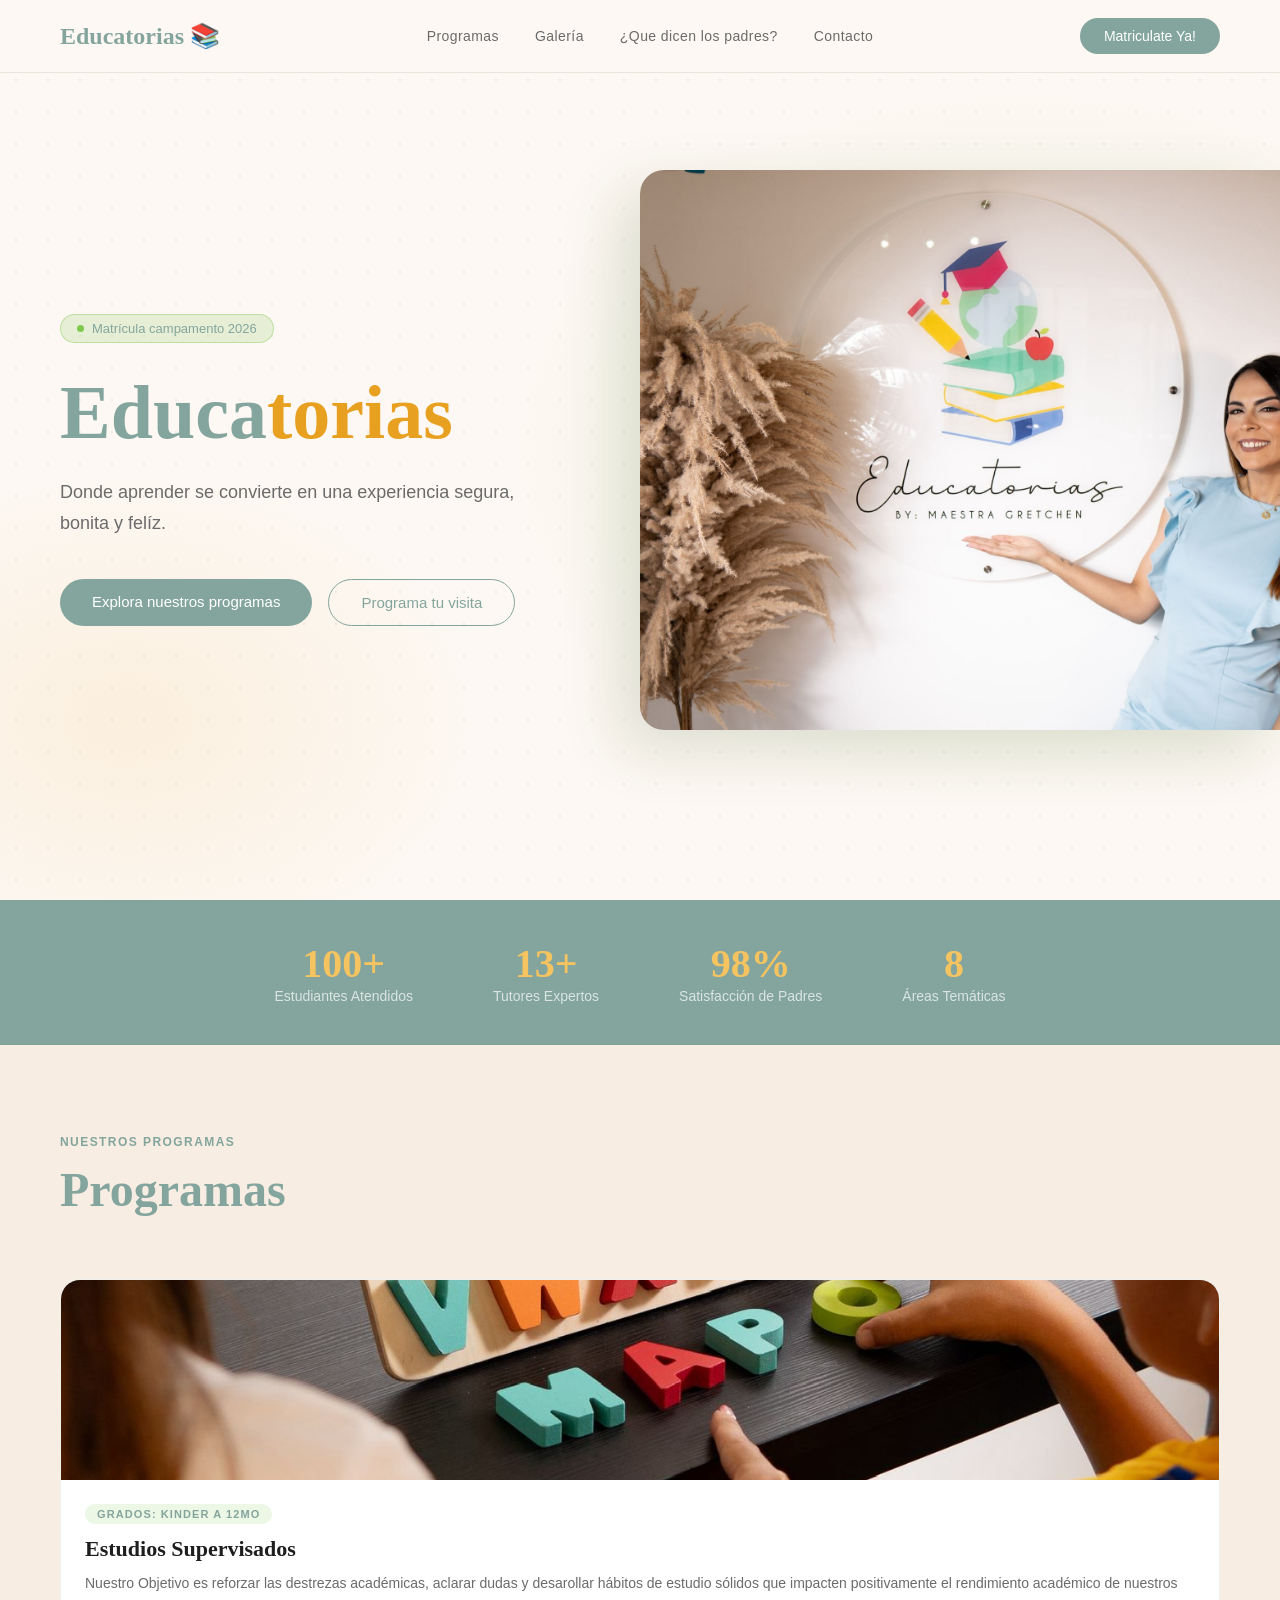
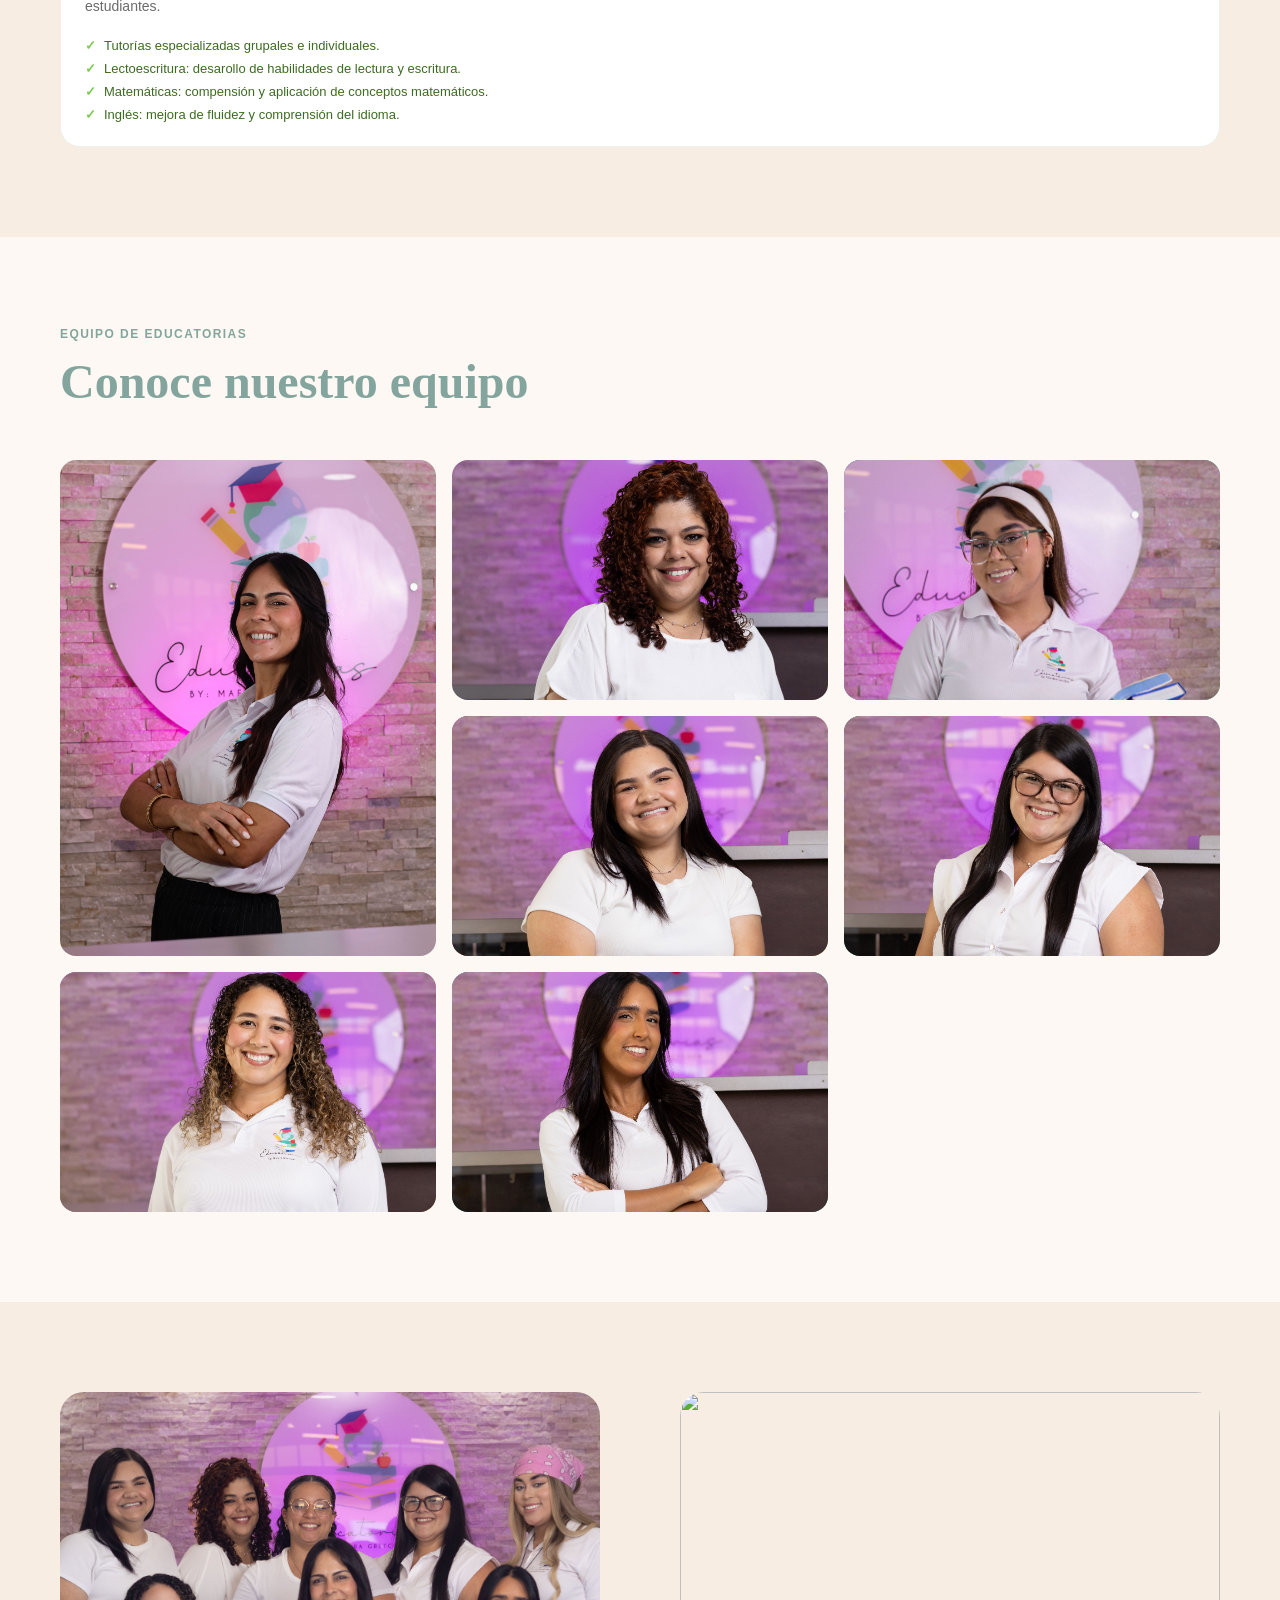
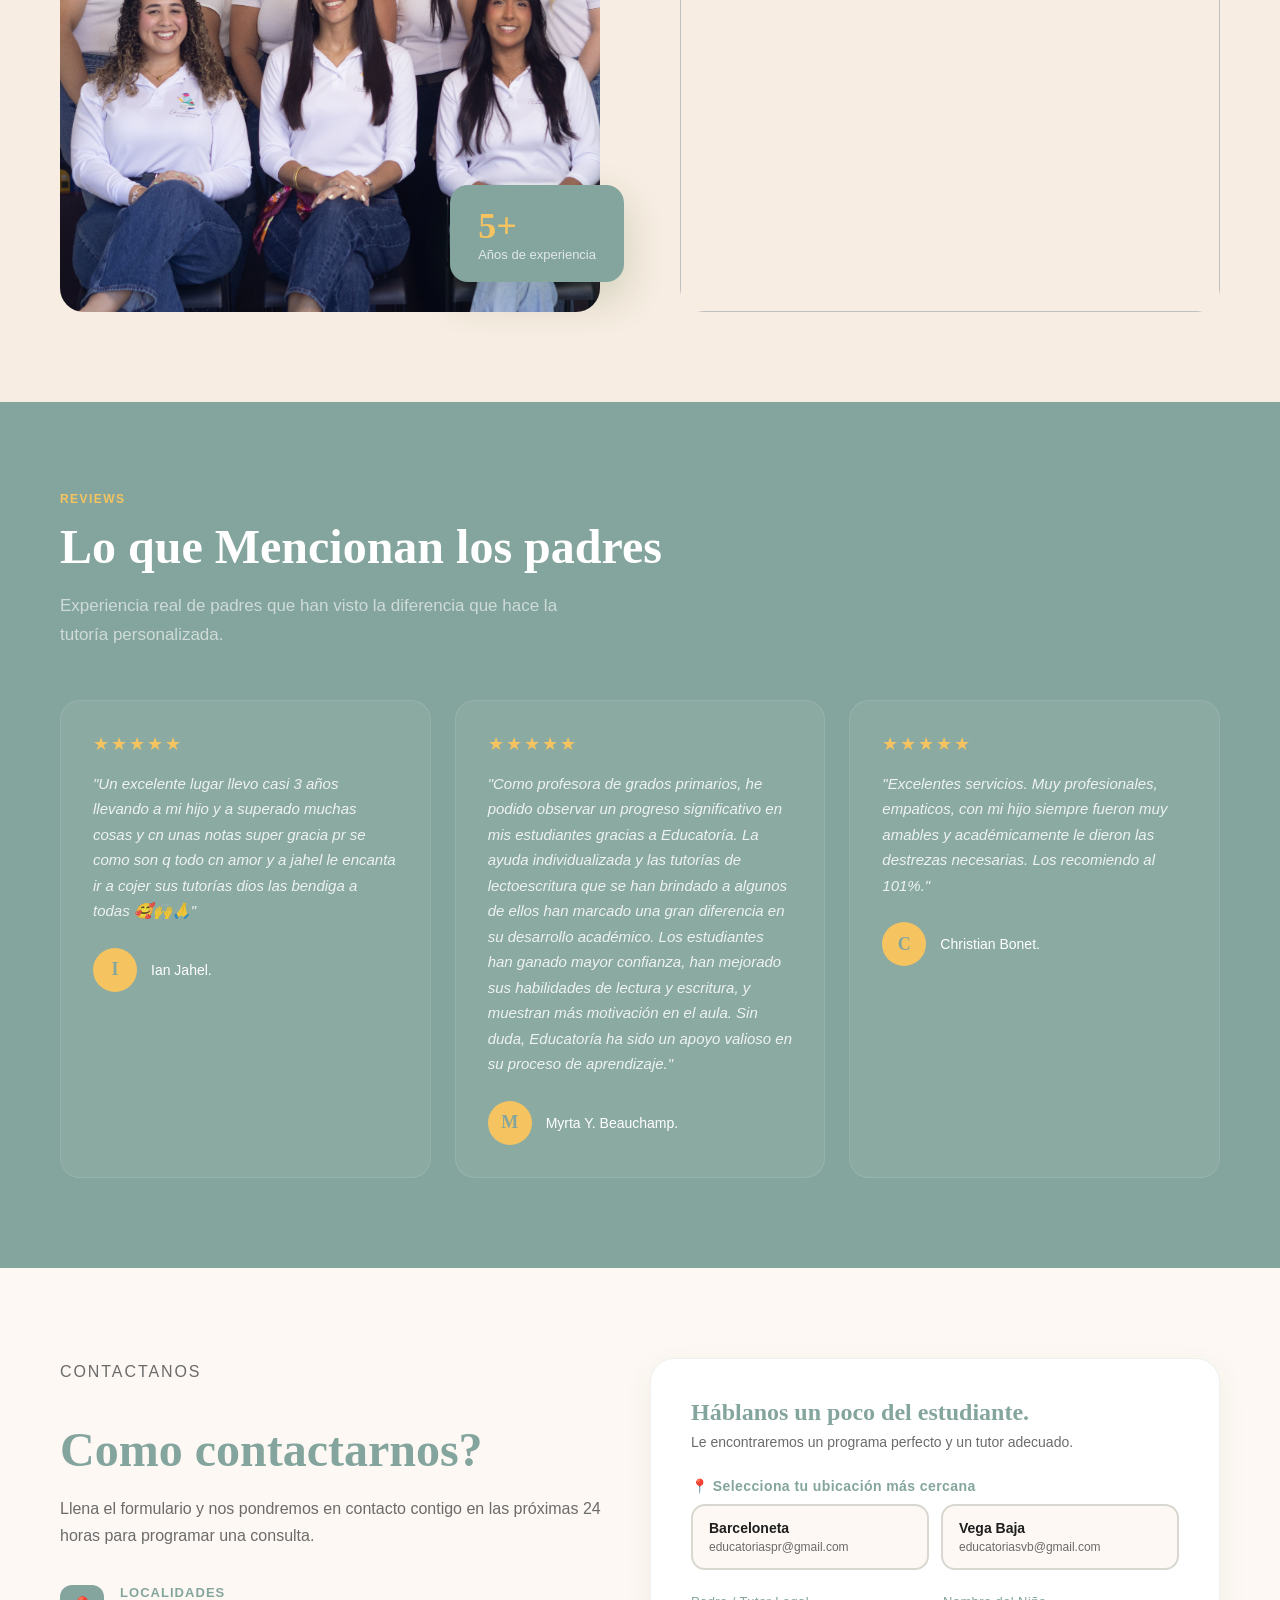
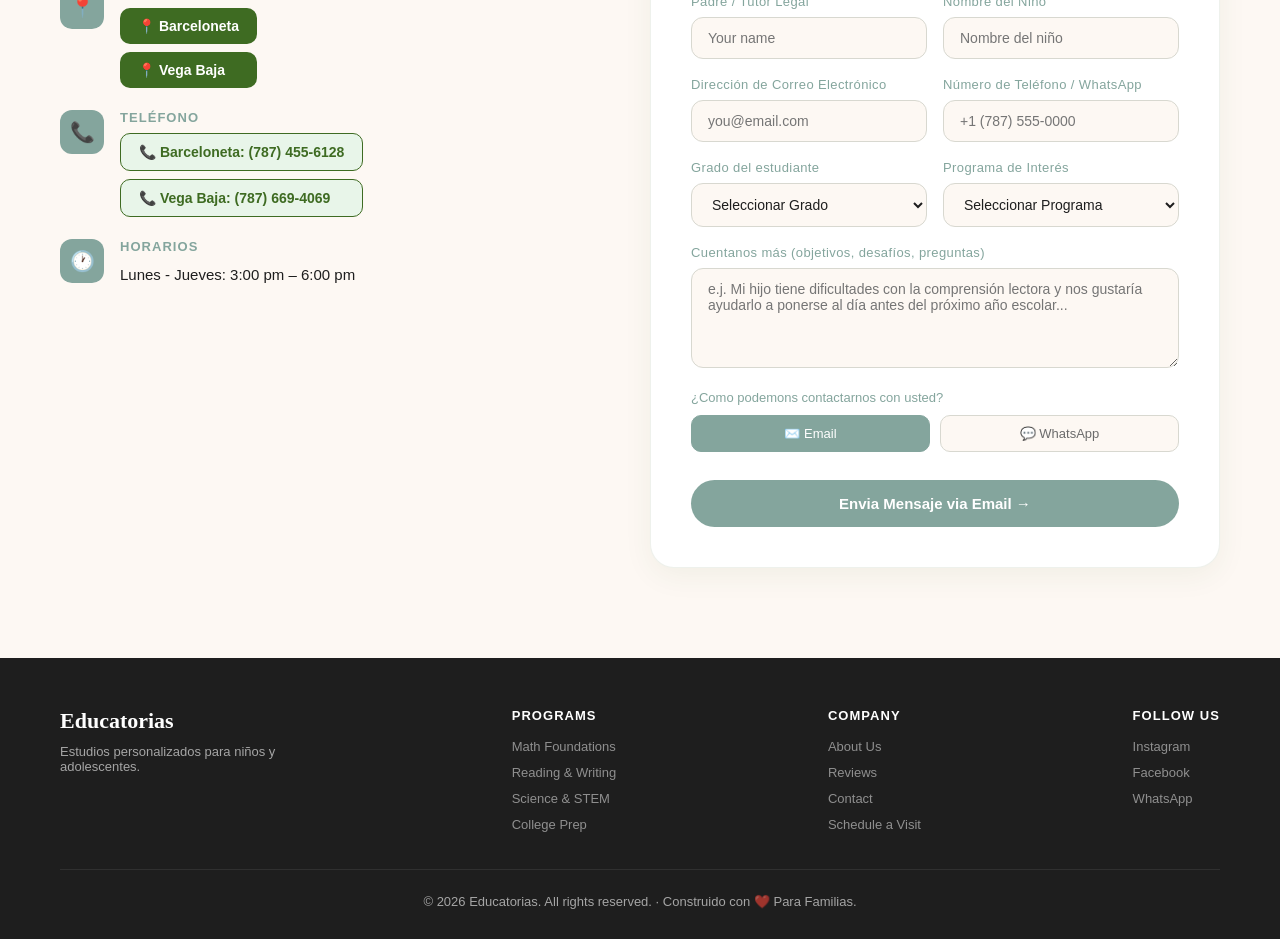
==== commit 8847141b: "remove alt attribute from why section image for improved accessibility" ====
--- a/index.html
+++ b/index.html
@@ -13,11 +13,11 @@
 
 <!-- NAV -->
 <nav>
-  <div class="nav-logo">Educatorías 📚</div>
+  <div class="nav-logo">Educatorias 📚</div>
   <ul class="nav-links" id="nav-links">
     <li><a href="#programs" class="nav-mobile-link">Programas</a></li>
     <li><a href="#gallery" class="nav-mobile-link">Galería</a></li>
-    <li><a href="#testimonials" class="nav-mobile-link">¿Qué dicen los padres?</a></li>
+    <li><a href="#testimonials" class="nav-mobile-link">¿Que dicen los padres?</a></li>
     <li><a href="#contact" class="nav-mobile-link">Contacto</a></li>
   </ul>
   <div class="nav-right">
@@ -33,8 +33,8 @@
   <div class="hero-bg"></div>
   <div class="hero-dots"></div>
   <div class="hero-content">
-    <div class="hero-badge">Matrícula Abierta Agosto 2026</div>
-    <h1>Educa<em>torías</em></h1>
+    <div class="hero-badge">Matrícula campamento 2026</div>
+    <h1>Educa<em>torias</em></h1>
     <p>Donde aprender se convierte en una experiencia segura, bonita y felíz.</p>
     <div class="hero-btns">
       <a href="#programs" class="btn-primary">Explora nuestros programas</a>
@@ -74,12 +74,12 @@
       />
       <div class="program-body">
         <span class="program-age" style="background:rgba(126,200,80,0.15);color:#84a59d;">Grados: kinder a 12mo</span>
-        <h3>Estudios Supervisados y Tutorías</h3>
+        <h3>Estudios Supervisados</h3>
         <p>Nuestro Objetivo es reforzar las destrezas académicas, aclarar dudas y desarollar hábitos de estudio sólidos que impacten positivamente el rendimiento académico de nuestros estudiantes.</p>
         <ul class="program-features">
           <li>Tutorías especializadas grupales e individuales.</li>
-          <li>Lectoescritura: desarrollo de habilidades de lectura y escritura.</li>
-          <li>Matemáticas: comprensión y aplicación de conceptos matemáticos.</li>
+          <li>Lectoescritura: desarollo de habilidades de lectura y escritura.</li>
+          <li>Matemáticas: compensión y aplicación de conceptos matemáticos.</li>
           <li>Inglés: mejora de fluidez y comprensión del idioma.</li>
         </ul>
       </div>
@@ -90,7 +90,7 @@
 
 <!-- GALLERY -->
 <section id="gallery">
-  <p class="section-tag">Equipo de Educatorías</p>
+  <p class="section-tag">Equipo de Educatorias</p>
   <h2 class="section-title">Conoce nuestro equipo</h2>
   <p class="section-sub"></p>
 
@@ -146,7 +146,6 @@
       <img
         class="why-img"
         src="fotos/WhatsApp Image 2026-08-07 at 4.51.24 PM.jpeg"
-        alt="Precios"
       />
     </div>
   </div>
@@ -197,7 +196,7 @@
   <div class="contact-layout">
     <div class="contact-info">
       <p class="section-tag">Contactanos</p>
-      <h2 class="section-title">¿Cómo contactarnos?</h2>
+      <h2 class="section-title">Como contactarnos?</h2>
       <p>Llena el formulario y nos pondremos en contacto contigo en las próximas 24 horas para programar una consulta.</p>
 
       <div class="contact-detail">
@@ -213,7 +212,7 @@
       <div class="contact-detail">
         <div class="contact-icon">📞</div>
         <div>
-          <h5>Teléfonos</h5>
+          <h5>Teléfono</h5>
           <div class="contact-btns">
             <a href="tel:+17874556128" class="contact-btn contact-btn-phone">📞 Barceloneta: (787) 455-6128</a>
             <a href="tel:+17876694069" class="contact-btn contact-btn-phone">📞 Vega Baja: (787) 669-4069</a>
@@ -249,7 +248,7 @@
               <div class="loc-card-email">educatoriasvb@gmail.com</div>
             </div>
           </div>
-          <div id="loc-warning" style="display:none;font-size:12px;color:#c85a2a;margin-top:8px;">⚠️ Selecciona localización antes de continuar.</div>
+          <div id="loc-warning" style="display:none;font-size:12px;color:#c85a2a;margin-top:8px;">⚠️ Please select a location before sending.</div>
         </div>
 
         <div class="form-row">
@@ -279,12 +278,12 @@
               <option value="">Seleccionar Grado</option>
               <option>Home School</option>
               <option>Kindergarten</option>
-              <option>1er Grado</option><option>2do Grado</option>
-              <option>3er Grado</option><option>4to Grado</option>
-              <option>5to Grado</option><option>6to Grado</option>
-              <option>7mo Grado</option><option>8vo Grado</option>
-              <option>9no Grado</option><option>10mo Grado</option>
-              <option>11mo Grado</option><option>12mo Grado</option>
+              <option>1st Grade</option><option>2nd Grade</option>
+              <option>3rd Grade</option><option>4th Grade</option>
+              <option>5th Grade</option><option>6th Grade</option>
+              <option>7th Grade</option><option>8th Grade</option>
+              <option>9th Grade</option><option>10th Grade</option>
+              <option>11th Grade</option><option>12th Grade</option>
             </select>
           </div>
           <div class="form-group">
@@ -305,7 +304,7 @@
 
         <!-- SEND METHOD -->
         <div class="send-method">
-          <label>¿Cómo podemons contactarnos con usted?</label>
+          <label>¿Como podemons contactarnos con usted?</label>
           <div class="method-toggle">
             <button class="method-btn active" id="btn-email">✉️ Email</button>
             <button class="method-btn" id="btn-wa">💬 WhatsApp</button>
@@ -313,7 +312,7 @@
         </div>
 
         <div id="panel-email" class="method-panel visible">
-          <button class="submit-btn" id="email-send-btn">Envía Mensaje vía Email →</button>
+          <button class="submit-btn" id="email-send-btn">Envia Mensaje via Email →</button>
         </div>
 
         <div id="panel-whatsapp" class="method-panel">
@@ -341,16 +340,16 @@
 <footer>
   <div class="footer-top">
     <div>
-      <div class="footer-brand">Educatorías</div>
+      <div class="footer-brand">Educatorias</div>
       <p class="footer-tagline">Estudios personalizados para niños y adolescentes.</p>
     </div>
     <div class="footer-links">
-      <h5>Programas</h5>
+      <h5>Programs</h5>
       <ul>
-        <li><a href="#programs">Fundamentos Maremáticos</a></li>
-        <li><a href="#programs">Lectura y Escritura</a></li>
-        <li><a href="#programs">Inglés</a></li>
-        <li><a href="#programs">Estudios Supervisados</a></li>
+        <li><a href="#programs">Math Foundations</a></li>
+        <li><a href="#programs">Reading & Writing</a></li>
+        <li><a href="#programs">Science & STEM</a></li>
+        <li><a href="#programs">College Prep</a></li>
       </ul>
     </div>
     <div class="footer-links">
@@ -365,16 +364,17 @@
     <div class="footer-links">
       <h5>Follow Us</h5>
       <ul>
-        <li><a href="https://www.instagram.com/educatorias/">Instagram</a></li>
-        <li><a href="https://www.facebook.com/Educatorias/">Facebook</a></li>
+        <li><a href="#">Instagram</a></li>
+        <li><a href="#">Facebook</a></li>
+        <li><a href="#">WhatsApp</a></li>
       </ul>
     </div>
   </div>
   <div class="footer-bottom">
-    © 2026 Educatorías. All rights reserved. · Construido con ❤️ Para Familias.
+    © 2026 Educatorias. All rights reserved. · Construido con ❤️ Para Familias.
   </div>
 </footer>
 
 <script src="js/main.js"></script>
 </body>
-</html>
+</html>
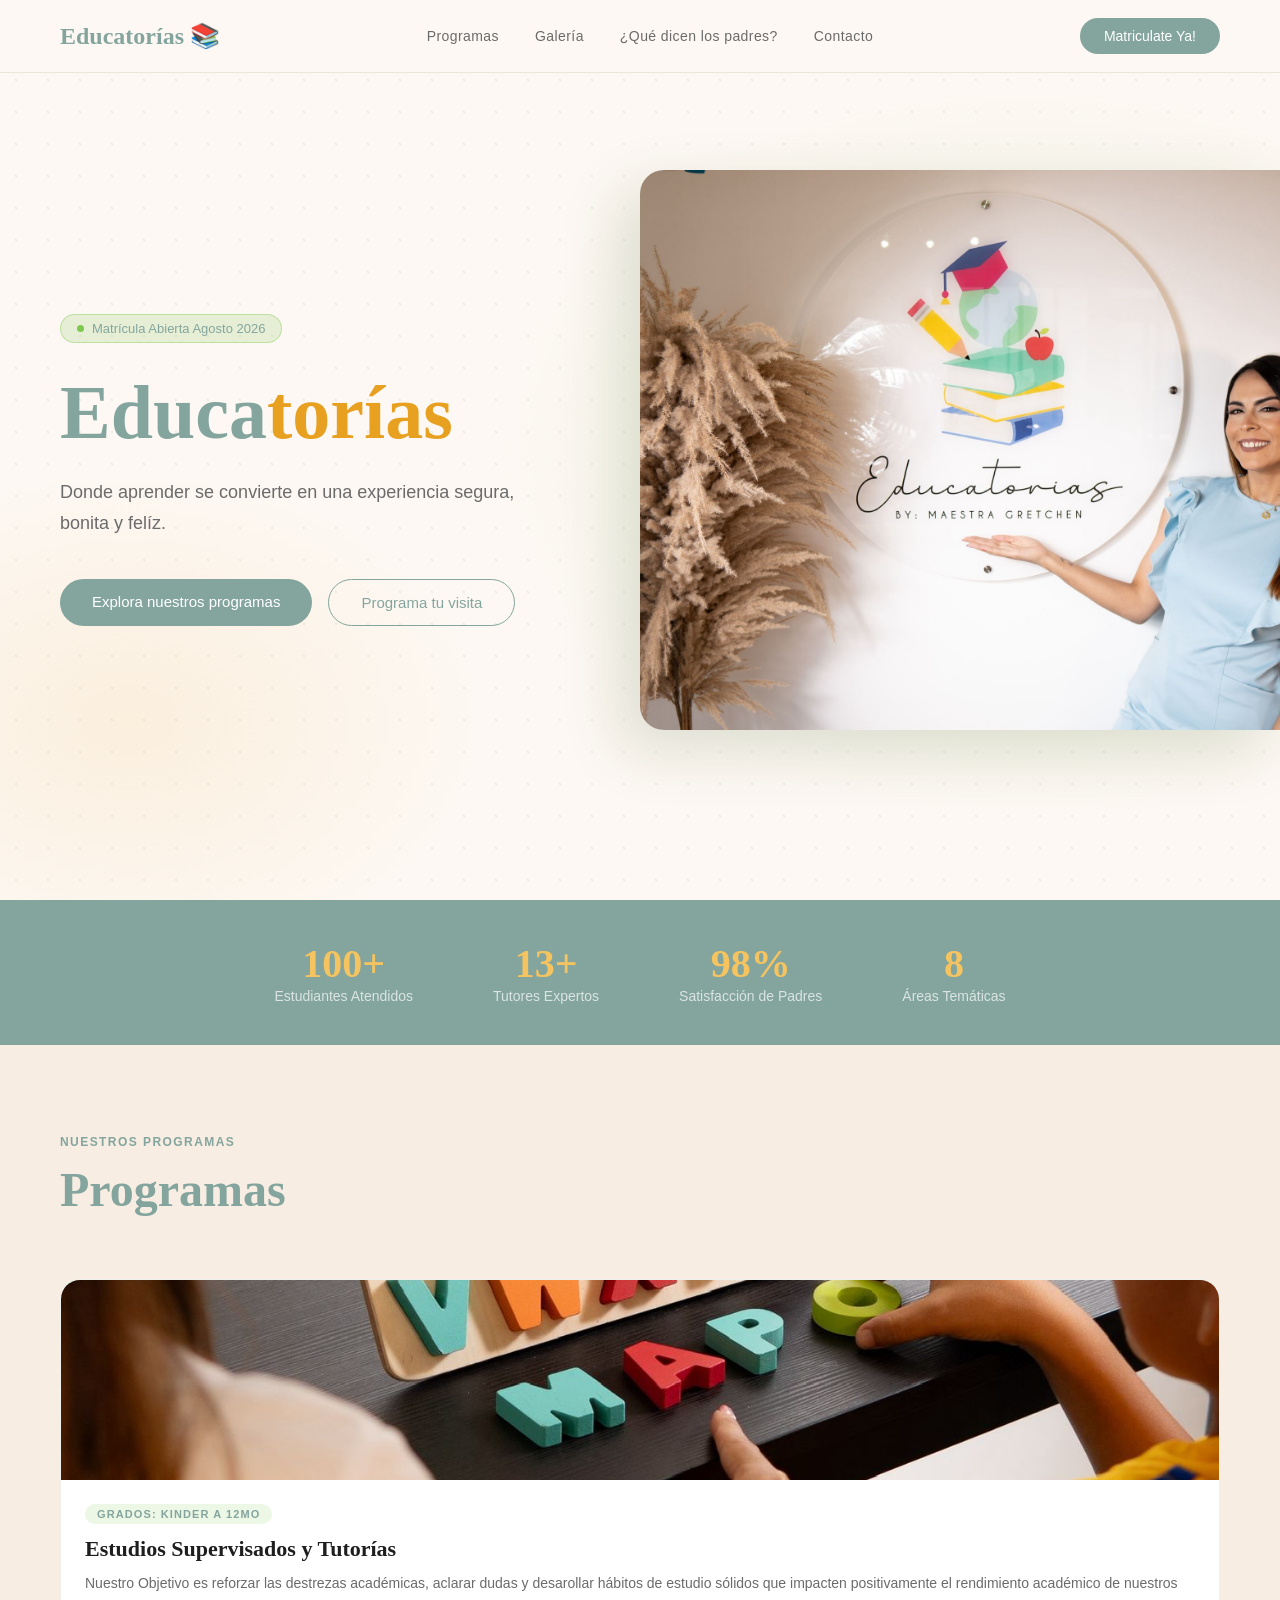
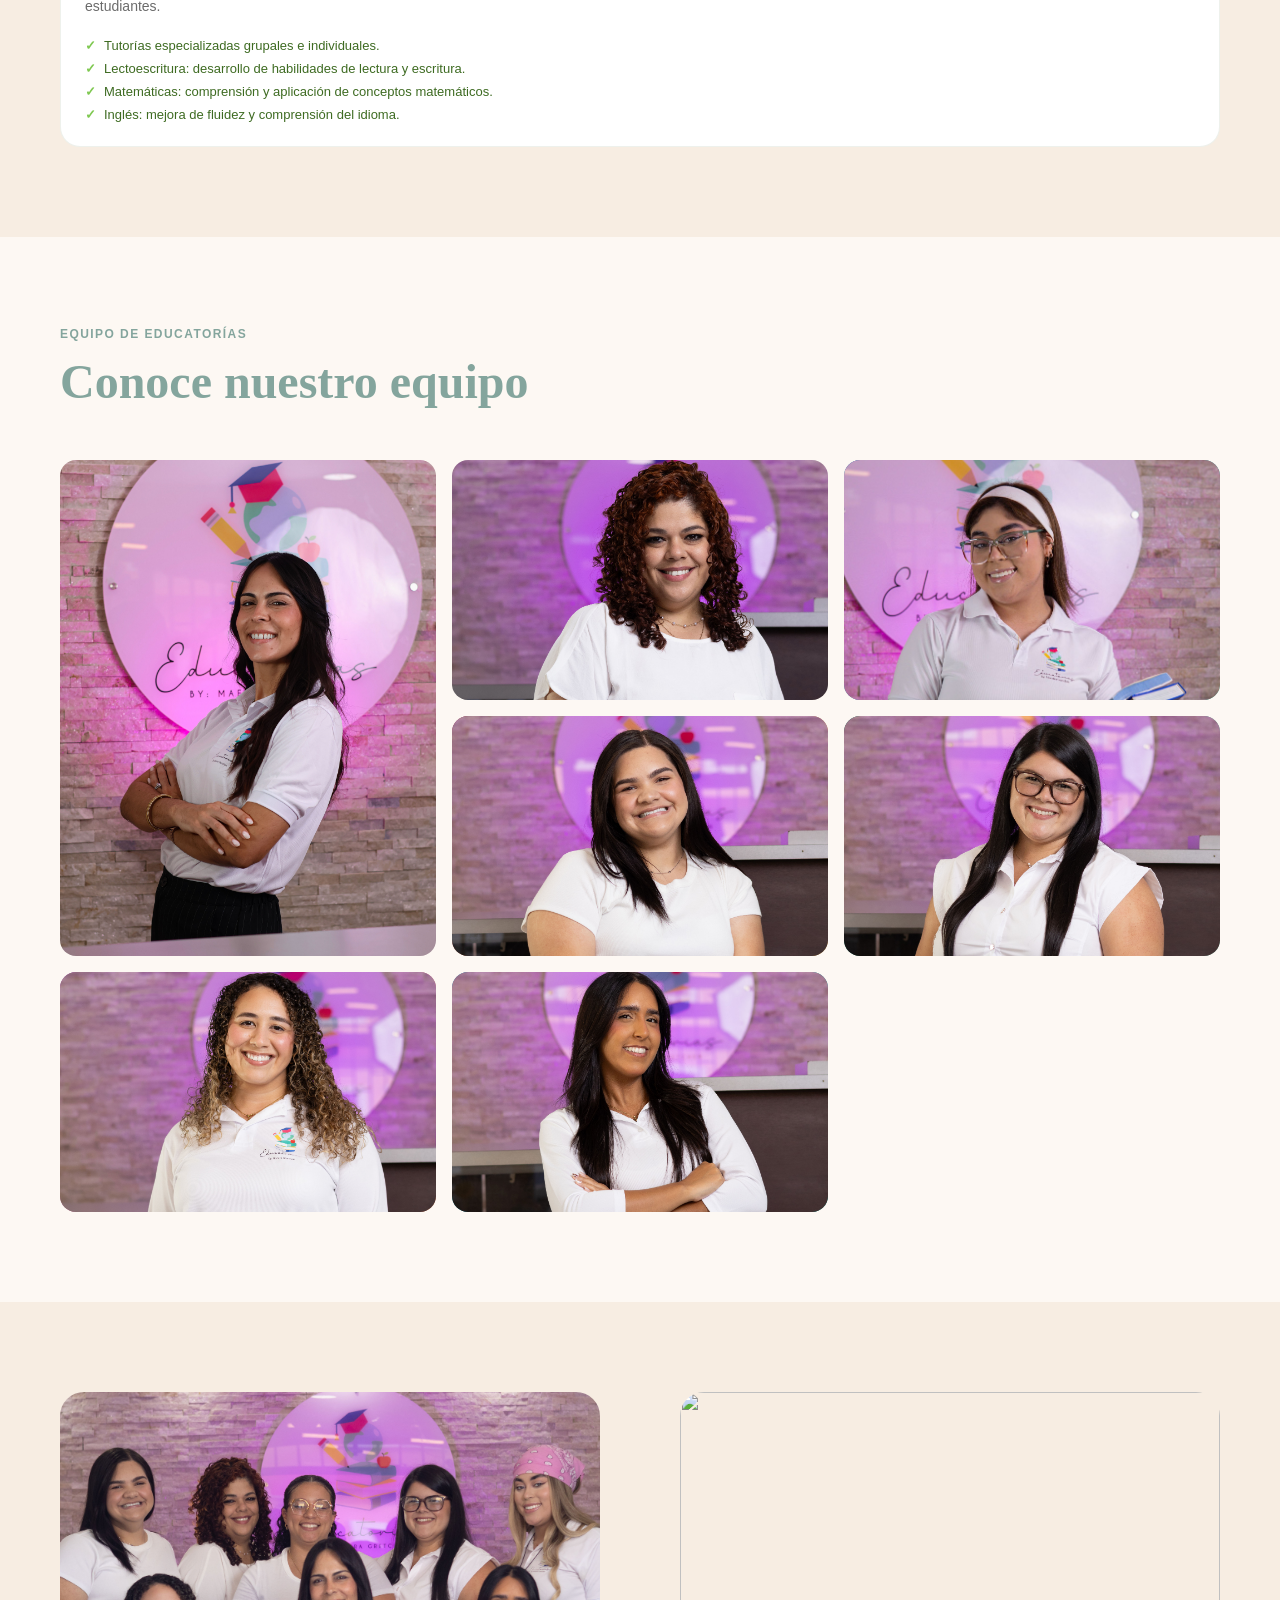
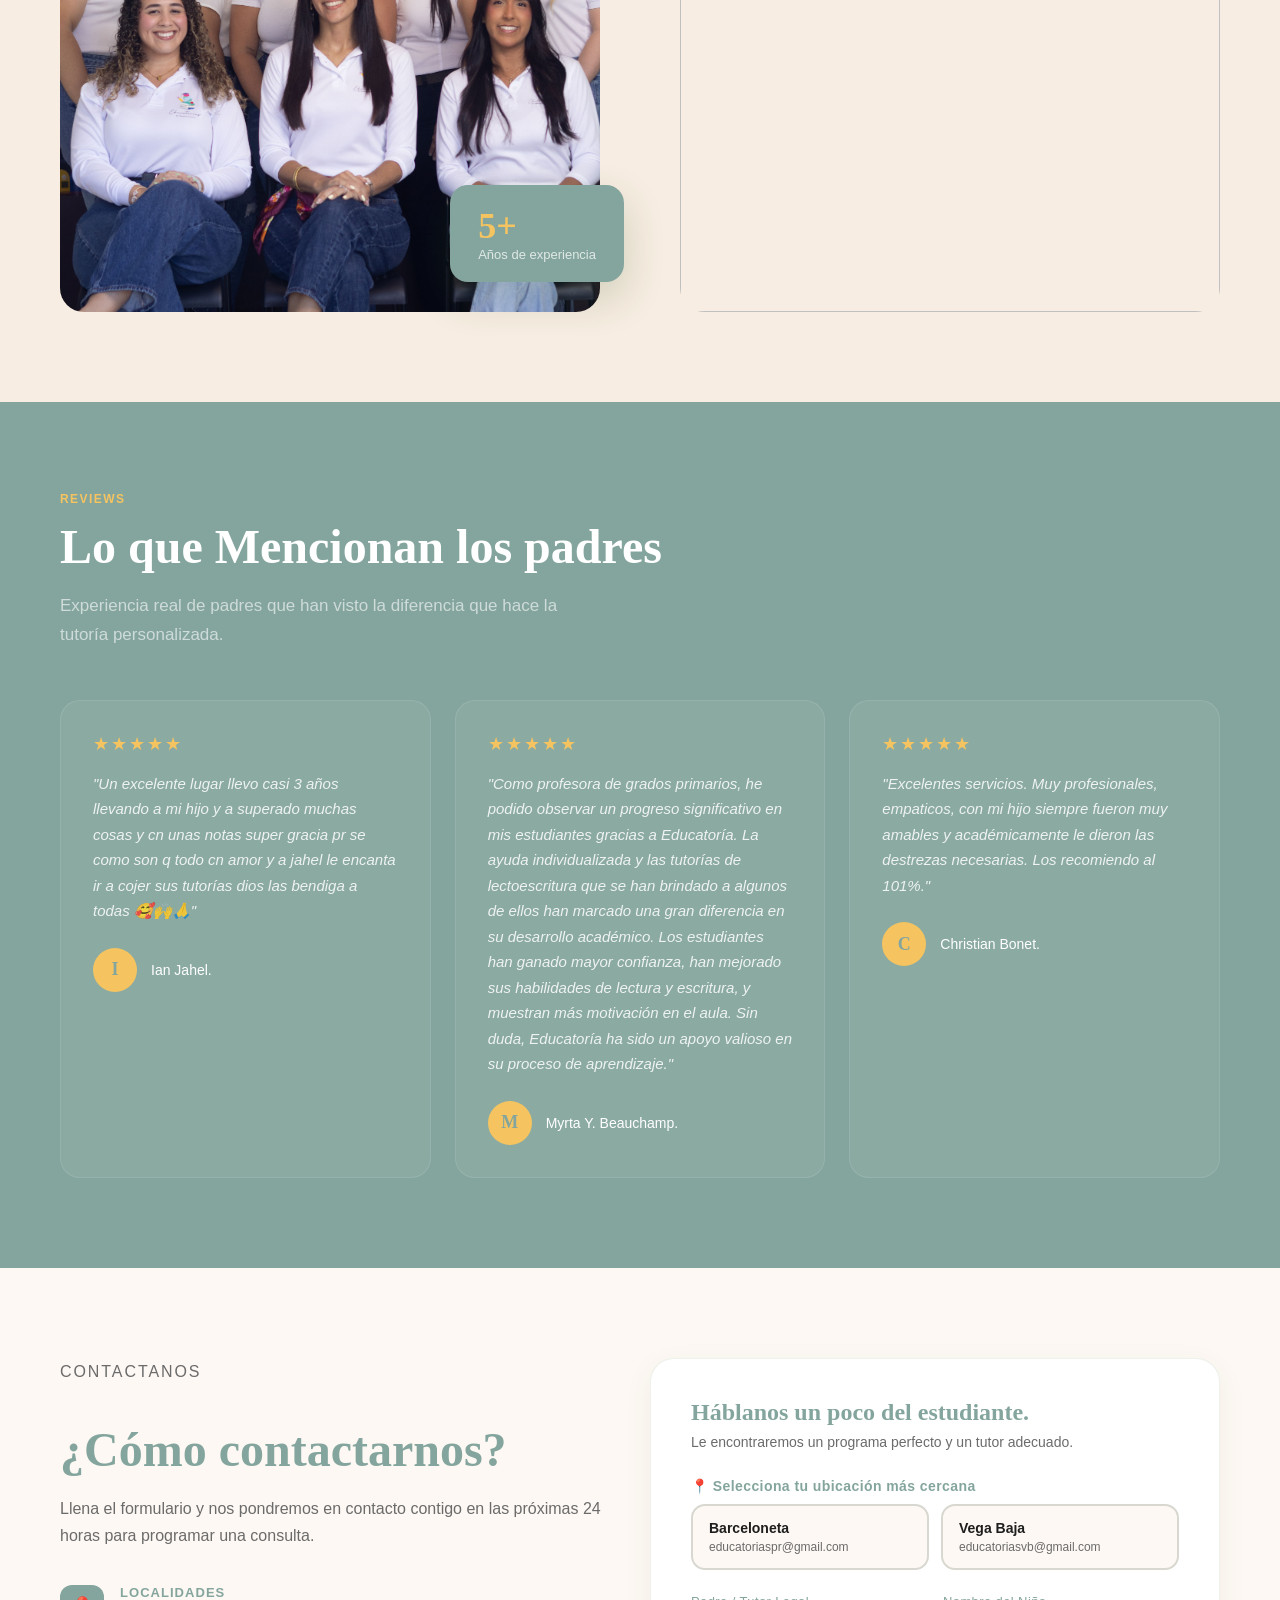
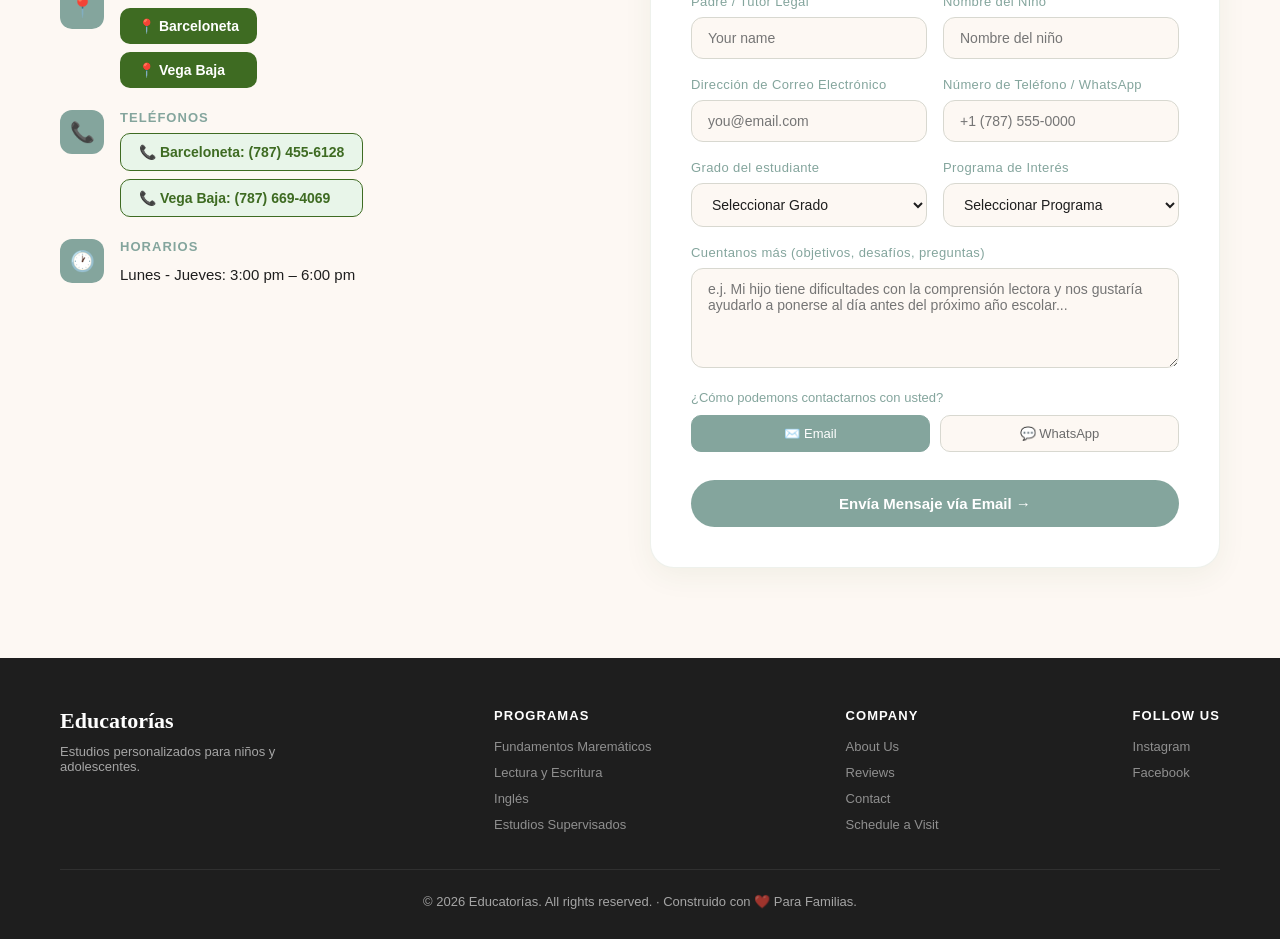
==== commit fcdc52d8: "Remove alt attribute from image in index.html Removed alt attribute from image in why-image-block." ====
--- a/index.html
+++ b/index.html
@@ -13,11 +13,11 @@
 
 <!-- NAV -->
 <nav>
-  <div class="nav-logo">Educatorias 📚</div>
+  <div class="nav-logo">Educatorías 📚</div>
   <ul class="nav-links" id="nav-links">
     <li><a href="#programs" class="nav-mobile-link">Programas</a></li>
     <li><a href="#gallery" class="nav-mobile-link">Galería</a></li>
-    <li><a href="#testimonials" class="nav-mobile-link">¿Que dicen los padres?</a></li>
+    <li><a href="#testimonials" class="nav-mobile-link">¿Qué dicen los padres?</a></li>
     <li><a href="#contact" class="nav-mobile-link">Contacto</a></li>
   </ul>
   <div class="nav-right">
@@ -33,8 +33,8 @@
   <div class="hero-bg"></div>
   <div class="hero-dots"></div>
   <div class="hero-content">
-    <div class="hero-badge">Matrícula campamento 2026</div>
-    <h1>Educa<em>torias</em></h1>
+    <div class="hero-badge">Matrícula Abierta Agosto 2026</div>
+    <h1>Educa<em>torías</em></h1>
     <p>Donde aprender se convierte en una experiencia segura, bonita y felíz.</p>
     <div class="hero-btns">
       <a href="#programs" class="btn-primary">Explora nuestros programas</a>
@@ -74,12 +74,12 @@
       />
       <div class="program-body">
         <span class="program-age" style="background:rgba(126,200,80,0.15);color:#84a59d;">Grados: kinder a 12mo</span>
-        <h3>Estudios Supervisados</h3>
+        <h3>Estudios Supervisados y Tutorías</h3>
         <p>Nuestro Objetivo es reforzar las destrezas académicas, aclarar dudas y desarollar hábitos de estudio sólidos que impacten positivamente el rendimiento académico de nuestros estudiantes.</p>
         <ul class="program-features">
           <li>Tutorías especializadas grupales e individuales.</li>
-          <li>Lectoescritura: desarollo de habilidades de lectura y escritura.</li>
-          <li>Matemáticas: compensión y aplicación de conceptos matemáticos.</li>
+          <li>Lectoescritura: desarrollo de habilidades de lectura y escritura.</li>
+          <li>Matemáticas: comprensión y aplicación de conceptos matemáticos.</li>
           <li>Inglés: mejora de fluidez y comprensión del idioma.</li>
         </ul>
       </div>
@@ -90,7 +90,7 @@
 
 <!-- GALLERY -->
 <section id="gallery">
-  <p class="section-tag">Equipo de Educatorias</p>
+  <p class="section-tag">Equipo de Educatorías</p>
   <h2 class="section-title">Conoce nuestro equipo</h2>
   <p class="section-sub"></p>
 
@@ -196,7 +196,7 @@
   <div class="contact-layout">
     <div class="contact-info">
       <p class="section-tag">Contactanos</p>
-      <h2 class="section-title">Como contactarnos?</h2>
+      <h2 class="section-title">¿Cómo contactarnos?</h2>
       <p>Llena el formulario y nos pondremos en contacto contigo en las próximas 24 horas para programar una consulta.</p>
 
       <div class="contact-detail">
@@ -212,7 +212,7 @@
       <div class="contact-detail">
         <div class="contact-icon">📞</div>
         <div>
-          <h5>Teléfono</h5>
+          <h5>Teléfonos</h5>
           <div class="contact-btns">
             <a href="tel:+17874556128" class="contact-btn contact-btn-phone">📞 Barceloneta: (787) 455-6128</a>
             <a href="tel:+17876694069" class="contact-btn contact-btn-phone">📞 Vega Baja: (787) 669-4069</a>
@@ -248,7 +248,7 @@
               <div class="loc-card-email">educatoriasvb@gmail.com</div>
             </div>
           </div>
-          <div id="loc-warning" style="display:none;font-size:12px;color:#c85a2a;margin-top:8px;">⚠️ Please select a location before sending.</div>
+          <div id="loc-warning" style="display:none;font-size:12px;color:#c85a2a;margin-top:8px;">⚠️ Selecciona localización antes de continuar.</div>
         </div>
 
         <div class="form-row">
@@ -278,12 +278,12 @@
               <option value="">Seleccionar Grado</option>
               <option>Home School</option>
               <option>Kindergarten</option>
-              <option>1st Grade</option><option>2nd Grade</option>
-              <option>3rd Grade</option><option>4th Grade</option>
-              <option>5th Grade</option><option>6th Grade</option>
-              <option>7th Grade</option><option>8th Grade</option>
-              <option>9th Grade</option><option>10th Grade</option>
-              <option>11th Grade</option><option>12th Grade</option>
+              <option>1er Grado</option><option>2do Grado</option>
+              <option>3er Grado</option><option>4to Grado</option>
+              <option>5to Grado</option><option>6to Grado</option>
+              <option>7mo Grado</option><option>8vo Grado</option>
+              <option>9no Grado</option><option>10mo Grado</option>
+              <option>11mo Grado</option><option>12mo Grado</option>
             </select>
           </div>
           <div class="form-group">
@@ -304,7 +304,7 @@
 
         <!-- SEND METHOD -->
         <div class="send-method">
-          <label>¿Como podemons contactarnos con usted?</label>
+          <label>¿Cómo podemons contactarnos con usted?</label>
           <div class="method-toggle">
             <button class="method-btn active" id="btn-email">✉️ Email</button>
             <button class="method-btn" id="btn-wa">💬 WhatsApp</button>
@@ -312,7 +312,7 @@
         </div>
 
         <div id="panel-email" class="method-panel visible">
-          <button class="submit-btn" id="email-send-btn">Envia Mensaje via Email →</button>
+          <button class="submit-btn" id="email-send-btn">Envía Mensaje vía Email →</button>
         </div>
 
         <div id="panel-whatsapp" class="method-panel">
@@ -340,16 +340,16 @@
 <footer>
   <div class="footer-top">
     <div>
-      <div class="footer-brand">Educatorias</div>
+      <div class="footer-brand">Educatorías</div>
       <p class="footer-tagline">Estudios personalizados para niños y adolescentes.</p>
     </div>
     <div class="footer-links">
-      <h5>Programs</h5>
+      <h5>Programas</h5>
       <ul>
-        <li><a href="#programs">Math Foundations</a></li>
-        <li><a href="#programs">Reading & Writing</a></li>
-        <li><a href="#programs">Science & STEM</a></li>
-        <li><a href="#programs">College Prep</a></li>
+        <li><a href="#programs">Fundamentos Maremáticos</a></li>
+        <li><a href="#programs">Lectura y Escritura</a></li>
+        <li><a href="#programs">Inglés</a></li>
+        <li><a href="#programs">Estudios Supervisados</a></li>
       </ul>
     </div>
     <div class="footer-links">
@@ -364,17 +364,16 @@
     <div class="footer-links">
       <h5>Follow Us</h5>
       <ul>
-        <li><a href="#">Instagram</a></li>
-        <li><a href="#">Facebook</a></li>
-        <li><a href="#">WhatsApp</a></li>
+        <li><a href="https://www.instagram.com/educatorias/">Instagram</a></li>
+        <li><a href="https://www.facebook.com/Educatorias/">Facebook</a></li>
       </ul>
     </div>
   </div>
   <div class="footer-bottom">
-    © 2026 Educatorias. All rights reserved. · Construido con ❤️ Para Familias.
+    © 2026 Educatorías. All rights reserved. · Construido con ❤️ Para Familias.
   </div>
 </footer>
 
 <script src="js/main.js"></script>
 </body>
-</html>+</html>
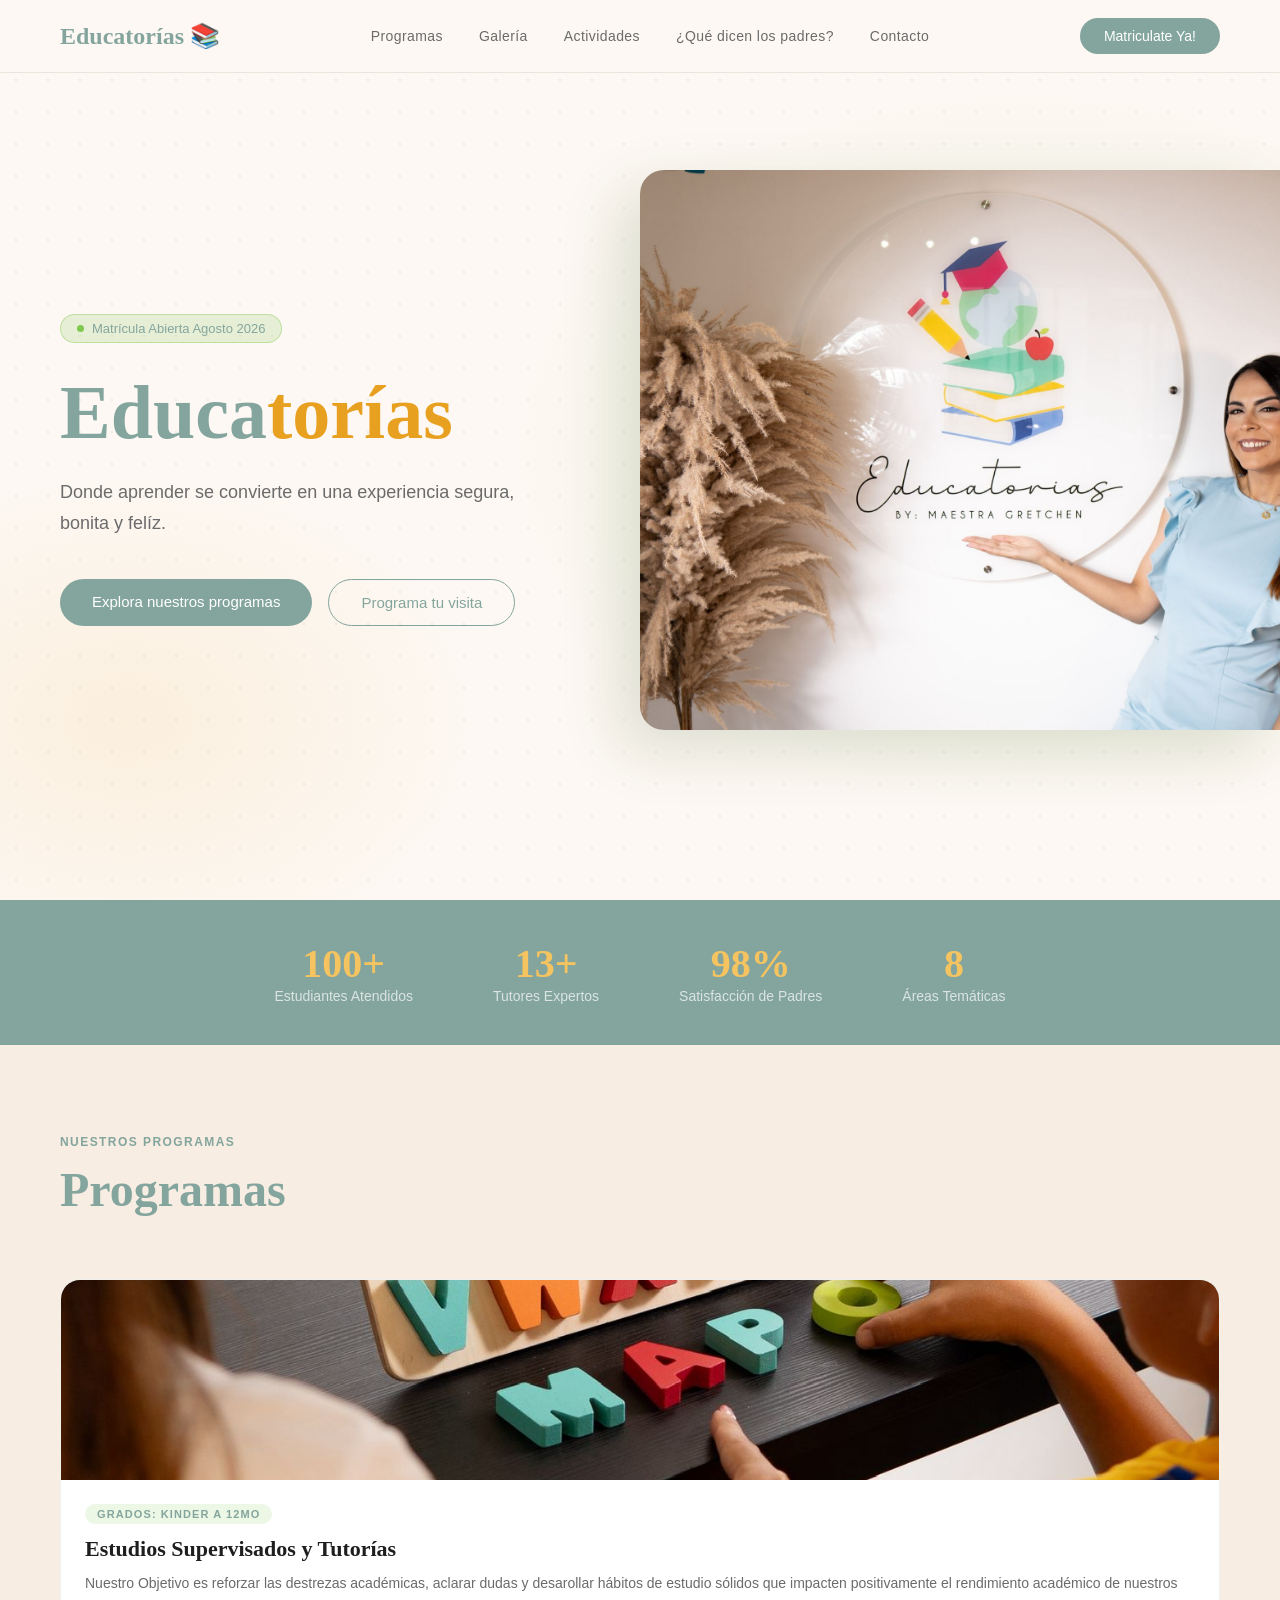
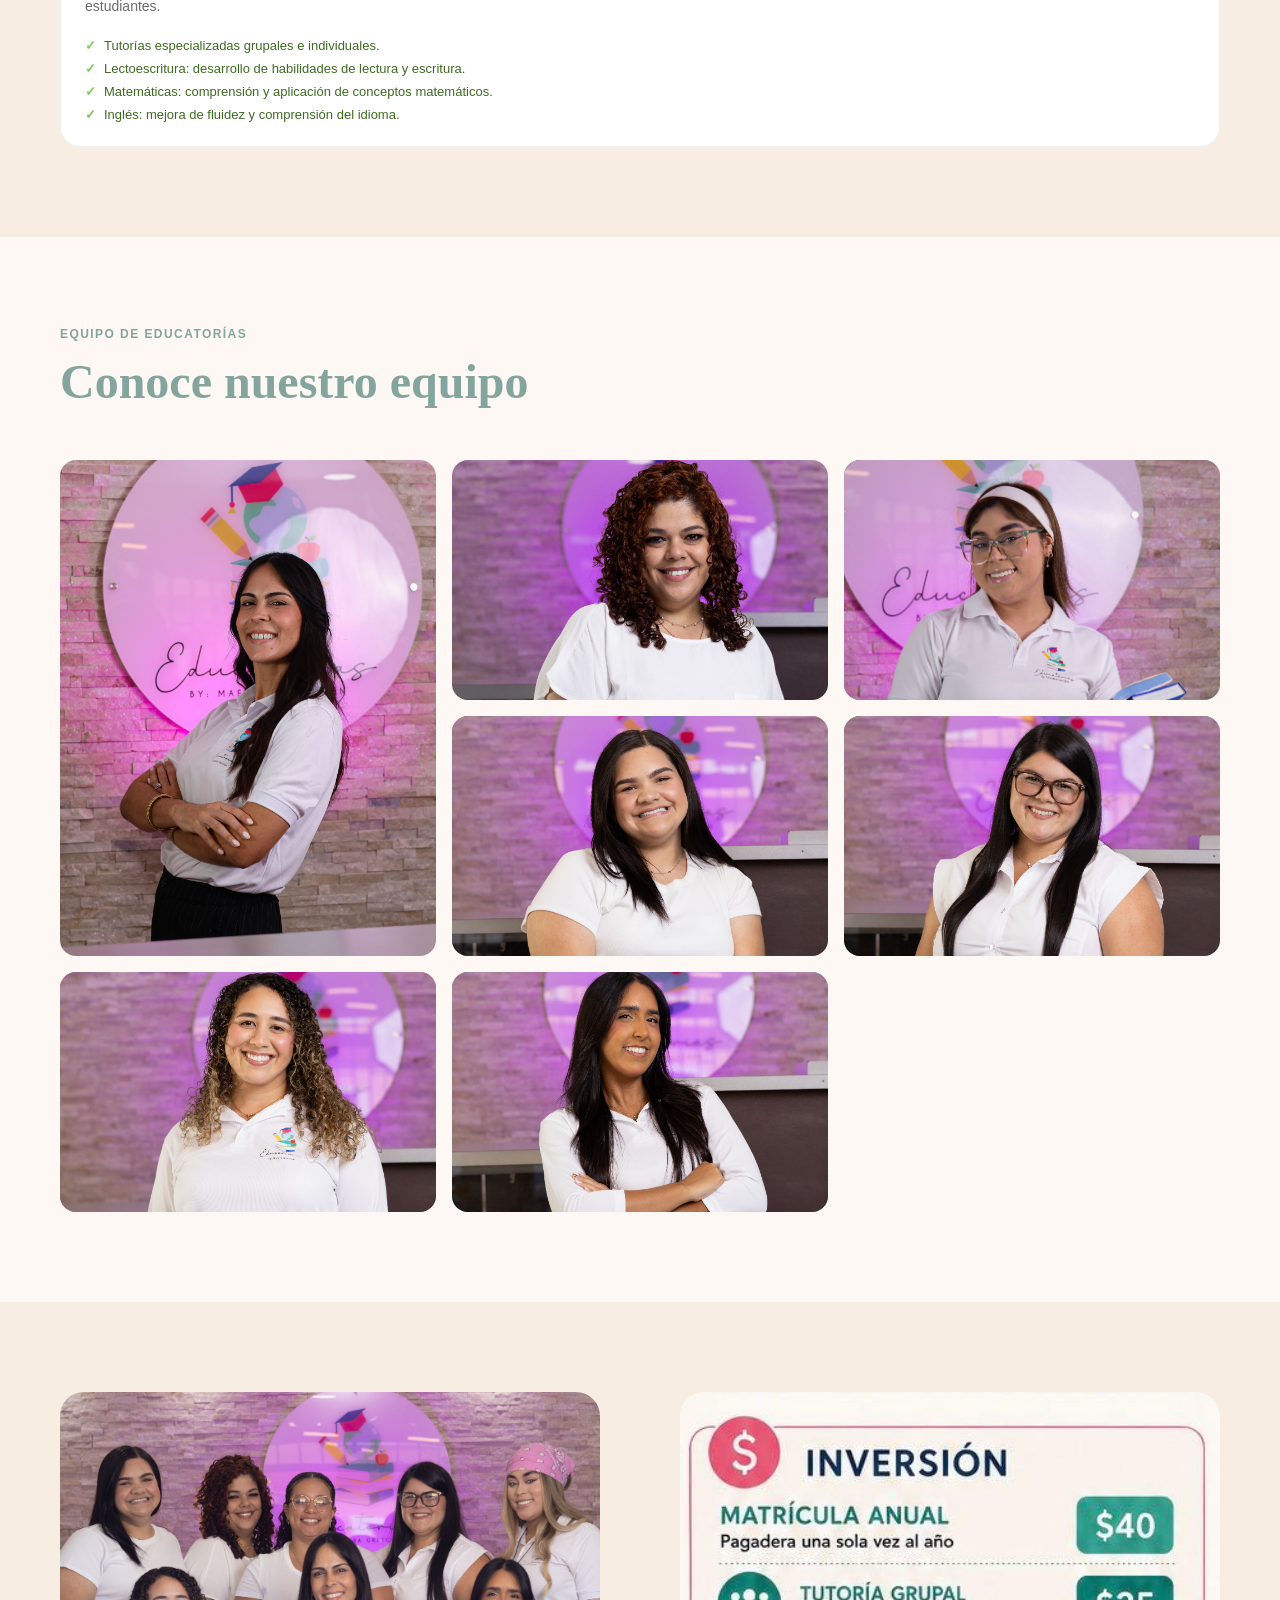
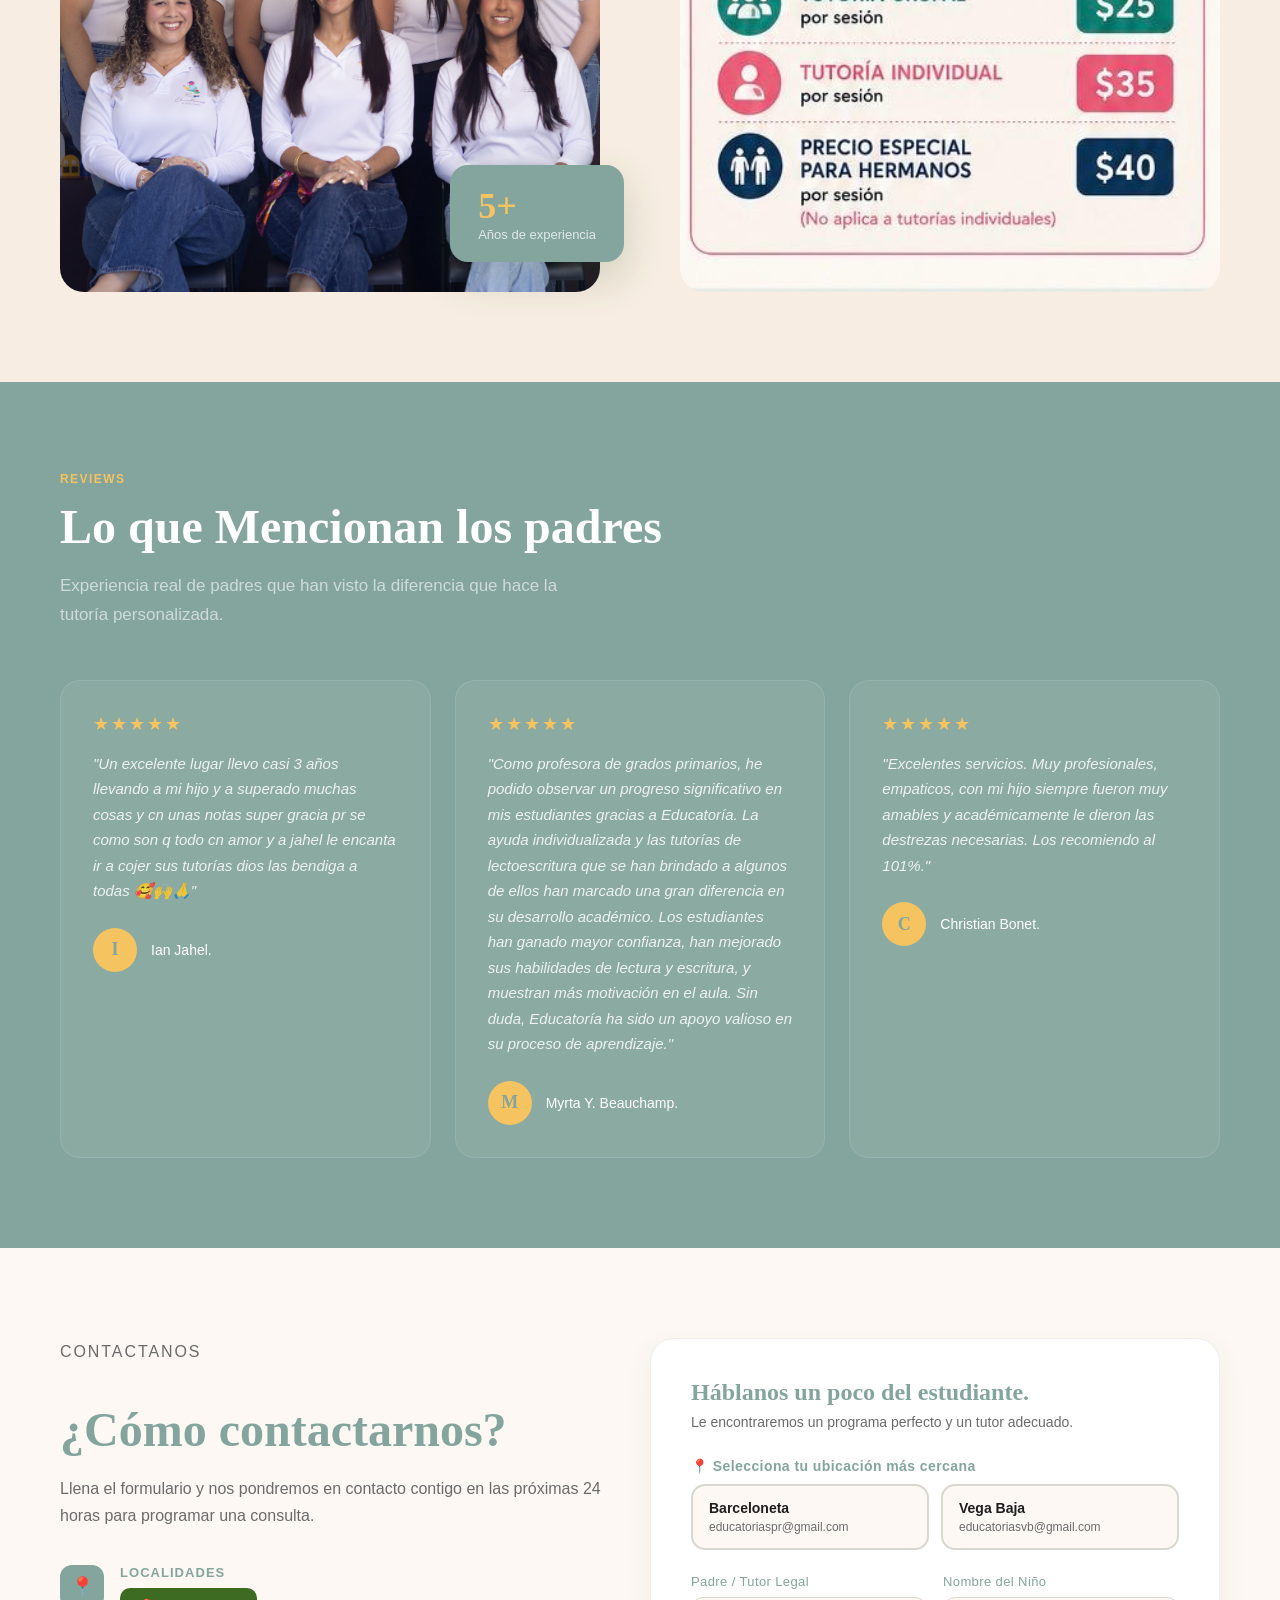
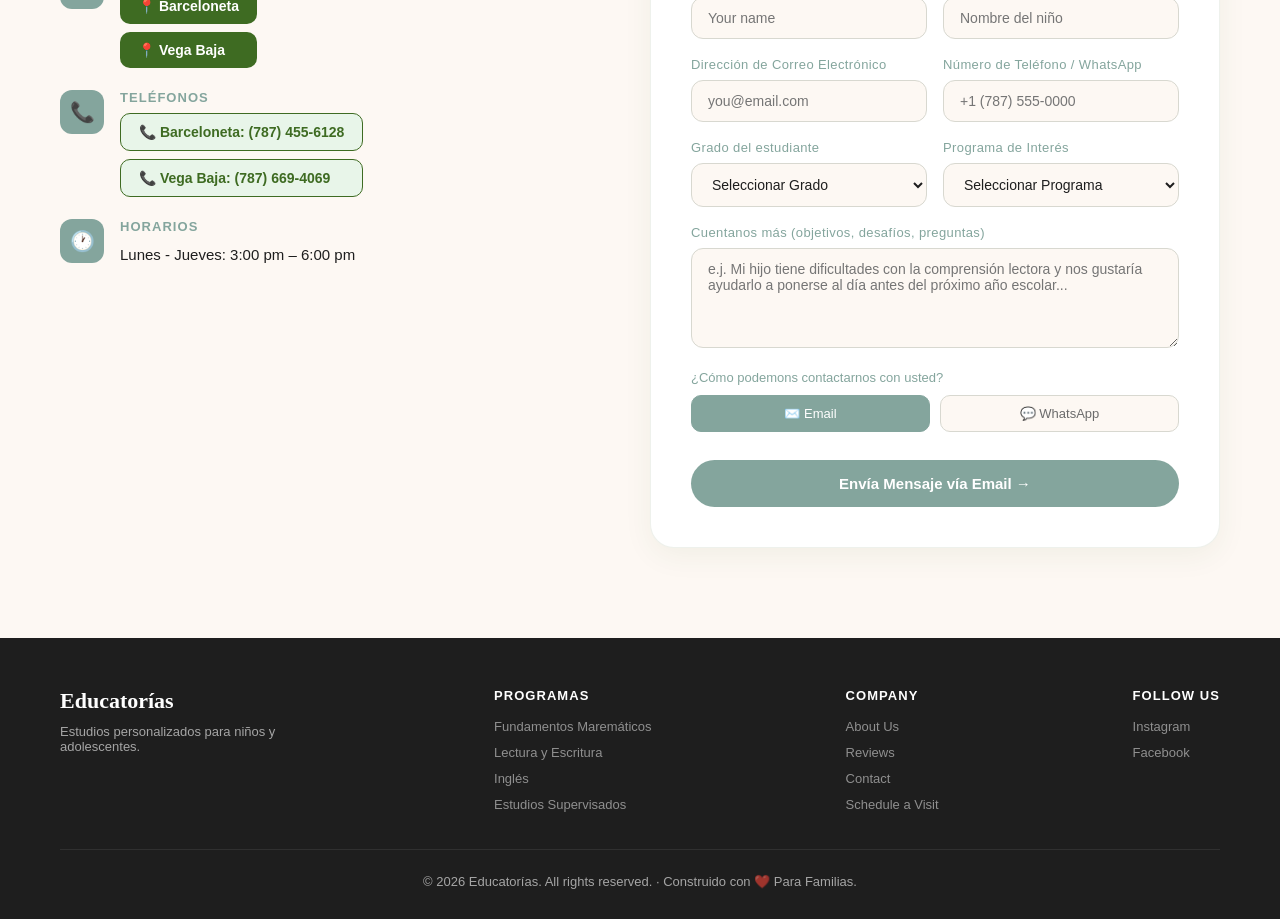
==== commit ea366ef7: "Add Activities page with photo album functionality and navigation" ====
--- a/index.html
+++ b/index.html
@@ -17,6 +17,7 @@
   <ul class="nav-links" id="nav-links">
     <li><a href="#programs" class="nav-mobile-link">Programas</a></li>
     <li><a href="#gallery" class="nav-mobile-link">Galería</a></li>
+    <li><a href="Actividades/index.html" class="nav-mobile-link">Actividades</a></li>
     <li><a href="#testimonials" class="nav-mobile-link">¿Qué dicen los padres?</a></li>
     <li><a href="#contact" class="nav-mobile-link">Contacto</a></li>
   </ul>
--- a/css/styles.css
+++ b/css/styles.css
@@ -242,12 +242,12 @@
 .why-layout { display: grid; grid-template-columns: 1fr 1fr; gap: 80px; align-items: center; }
 .why-image-block { position: relative; }
 .why-img {
-  width: 100%; height: 520px;
+  width: 100%; height: 500px;
   object-fit: cover;
   border-radius: 24px; display: block;
 }
 .why-img-placeholder {
-  width: 100%; height: 500px;
+  width: 100%; height: 480px;
   background: linear-gradient(160deg, #c8e4a4 0%, #7ec850 100%);
   border-radius: 24px;
   display: flex; flex-direction: column; align-items: center; justify-content: center;
@@ -443,6 +443,88 @@
 .footer-links a { font-size: 13px; color: rgba(255,255,255,0.5); text-decoration: none; transition: color 0.2s; }
 .footer-links a:hover { color: white; }
 .footer-bottom { border-top: 1px solid rgba(255,255,255,0.08); padding-top: 24px; font-size: 13px; text-align: center; }
+
+/* ─── PAGE HEADER (subpáginas, ej. Actividades) ─── */
+.page-header {
+  padding: 160px 60px 50px;
+  text-align: center;
+  background: var(--warm-white);
+}
+.page-header .section-tag,
+.page-header .section-sub { margin-left: auto; margin-right: auto; }
+.page-header .section-sub { max-width: 560px; margin-bottom: 0; }
+
+/* ─── ACTIVIDADES / ALBUMS ─── */
+.albums-section { background: var(--cream); }
+.albums-wrap { display: flex; flex-direction: column; gap: 70px; }
+
+.album-head {
+  display: flex; align-items: baseline; gap: 14px; flex-wrap: wrap;
+  margin-bottom: 24px;
+}
+.album-head h3 {
+  font-family: 'Playfair Display', serif;
+  font-size: 24px; font-weight: 600; color: var(--forest);
+}
+.album-date {
+  font-size: 12px; font-weight: 500; color: var(--gray);
+  background: var(--warm-white); padding: 4px 14px; border-radius: 50px;
+}
+
+.album-grid {
+  display: grid;
+  grid-template-columns: repeat(auto-fill, minmax(220px, 1fr));
+  gap: 16px;
+}
+.album-thumb {
+  border-radius: 16px; overflow: hidden; cursor: pointer;
+  aspect-ratio: 4 / 3;
+}
+.album-thumb img {
+  width: 100%; height: 100%; object-fit: cover; display: block;
+  transition: transform 0.3s;
+}
+.album-thumb:hover img { transform: scale(1.06); }
+
+.albums-empty {
+  text-align: center; padding: 60px 24px; color: var(--gray);
+}
+.albums-empty .icon { font-size: 40px; margin-bottom: 16px; }
+.albums-empty p { font-size: 15px; max-width: 420px; margin: 0 auto; }
+
+/* ─── LIGHTBOX ─── */
+.lightbox {
+  display: none; position: fixed; inset: 0; z-index: 1000;
+  background: rgba(20,20,20,0.94);
+  align-items: center; justify-content: center;
+  padding: 40px;
+}
+.lightbox.open { display: flex; }
+.lightbox img {
+  max-width: 88vw; max-height: 82vh; border-radius: 12px;
+  box-shadow: 0 20px 60px rgba(0,0,0,0.4);
+}
+.lightbox-close, .lightbox-prev, .lightbox-next {
+  position: absolute;
+  width: 44px; height: 44px; border-radius: 50%;
+  background: rgba(255,255,255,0.12); border: none; color: white;
+  font-size: 20px; line-height: 1; cursor: pointer;
+  display: flex; align-items: center; justify-content: center;
+  transition: background 0.2s;
+}
+.lightbox-close:hover, .lightbox-prev:hover, .lightbox-next:hover {
+  background: rgba(255,255,255,0.25);
+}
+.lightbox-close { top: 24px; right: 24px; }
+.lightbox-prev { left: 24px; top: 50%; transform: translateY(-50%); }
+.lightbox-next { right: 24px; top: 50%; transform: translateY(-50%); }
+.lightbox-caption {
+  position: absolute; bottom: 24px; left: 0; right: 0;
+  text-align: center; font-size: 13px; color: rgba(255,255,255,0.75);
+}
+
+/* ─── NAV ACTIVE STATE ─── */
+.nav-links a.active { color: var(--forest); font-weight: 600; }
 
 /* ─── HAMBURGER BUTTON ─── */
 .nav-right {
@@ -493,6 +575,7 @@
   .hero-btns { flex-direction: column; }
   .btn-primary, .btn-outline { text-align: center; }
   .why-layout { grid-template-columns: 1fr; }
+  .why-img { height: 320px; }
   .why-badge-float { right: 8px; }
   .contact-layout { grid-template-columns: 1fr; max-width: 560px; margin: 0 auto; }
   .gallery-grid { grid-template-columns: repeat(2, 1fr); grid-template-rows: auto; }
@@ -510,4 +593,10 @@
   .gallery-grid { grid-template-columns: 1fr; }
   .contact-form { padding: 24px 16px; }
   .loc-grid { grid-template-columns: 1fr; }
-}
+  .why-img { height: 260px; }
+  .page-header { padding: 120px 24px 40px; }
+  .lightbox-prev, .lightbox-next { width: 36px; height: 36px; font-size: 16px; }
+  .lightbox-close { width: 36px; height: 36px; top: 16px; right: 16px; font-size: 16px; }
+  .lightbox-prev { left: 10px; }
+  .lightbox-next { right: 10px; }
+}
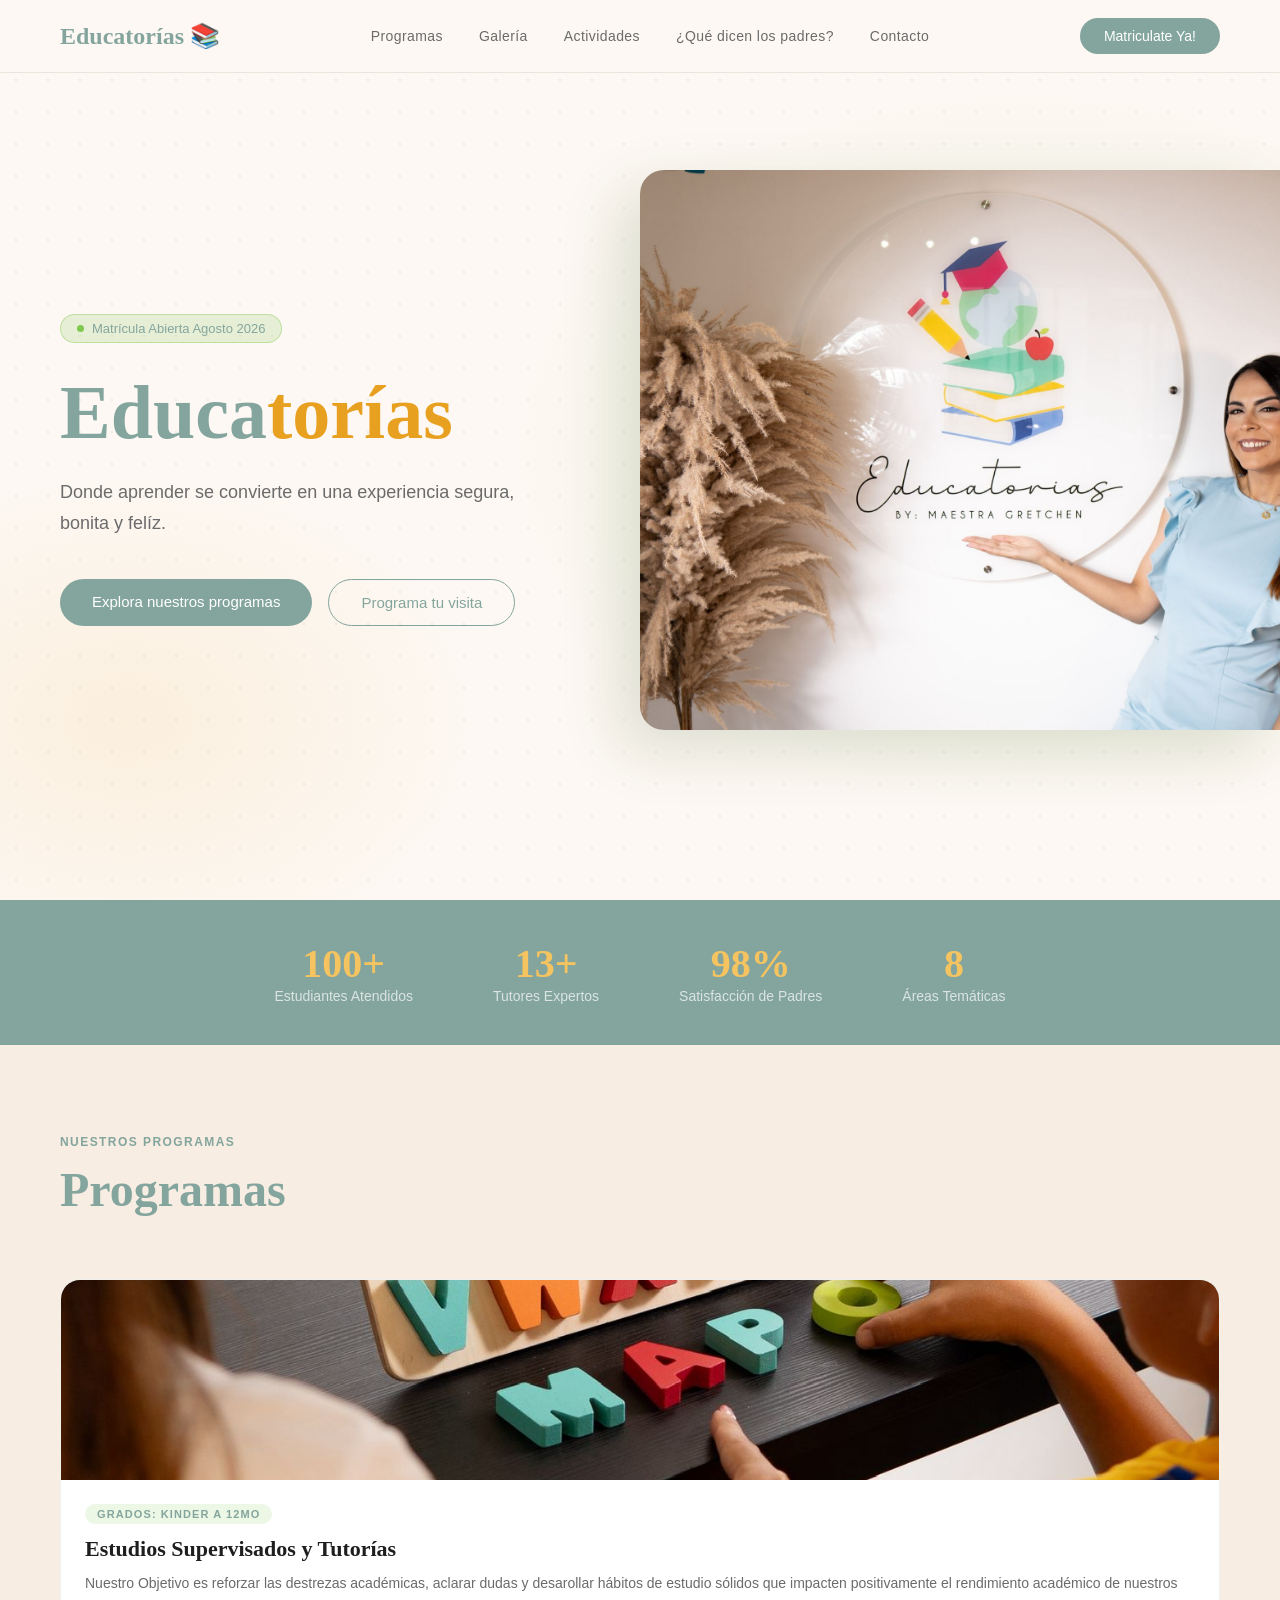
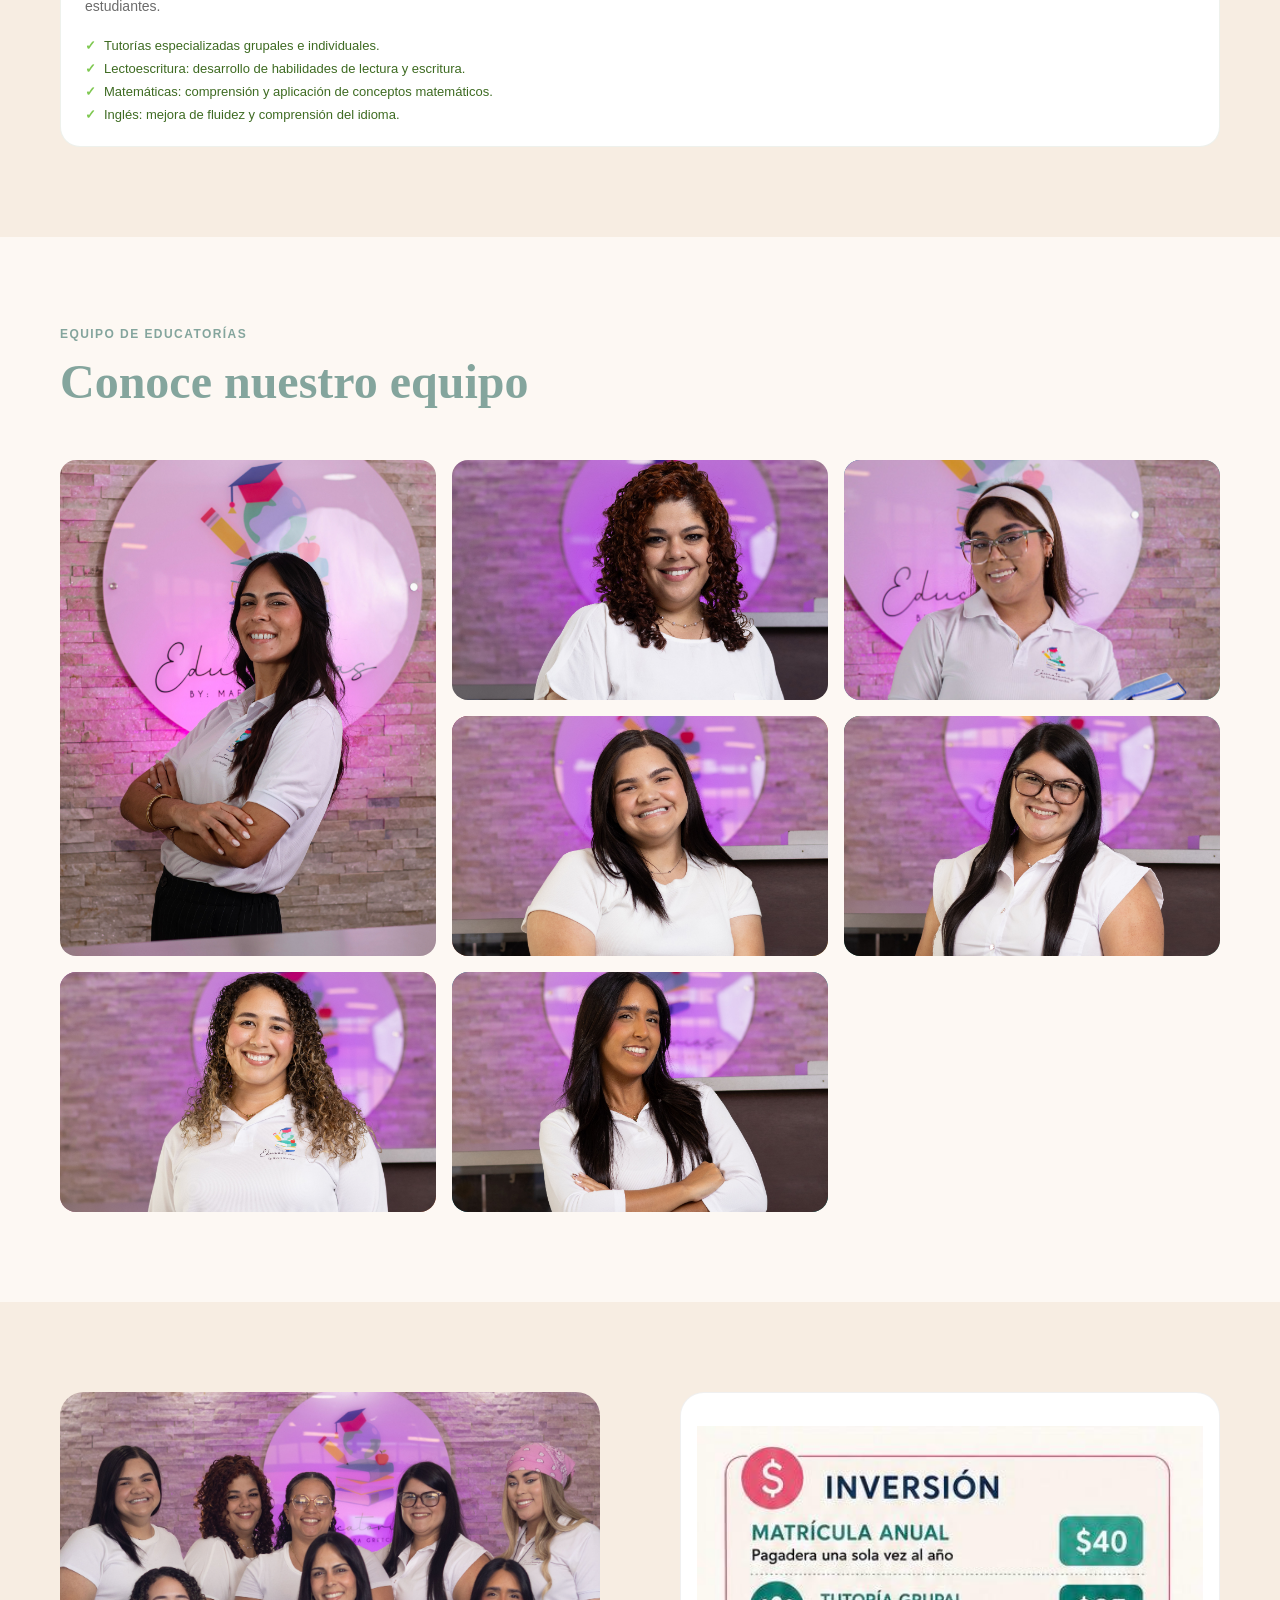
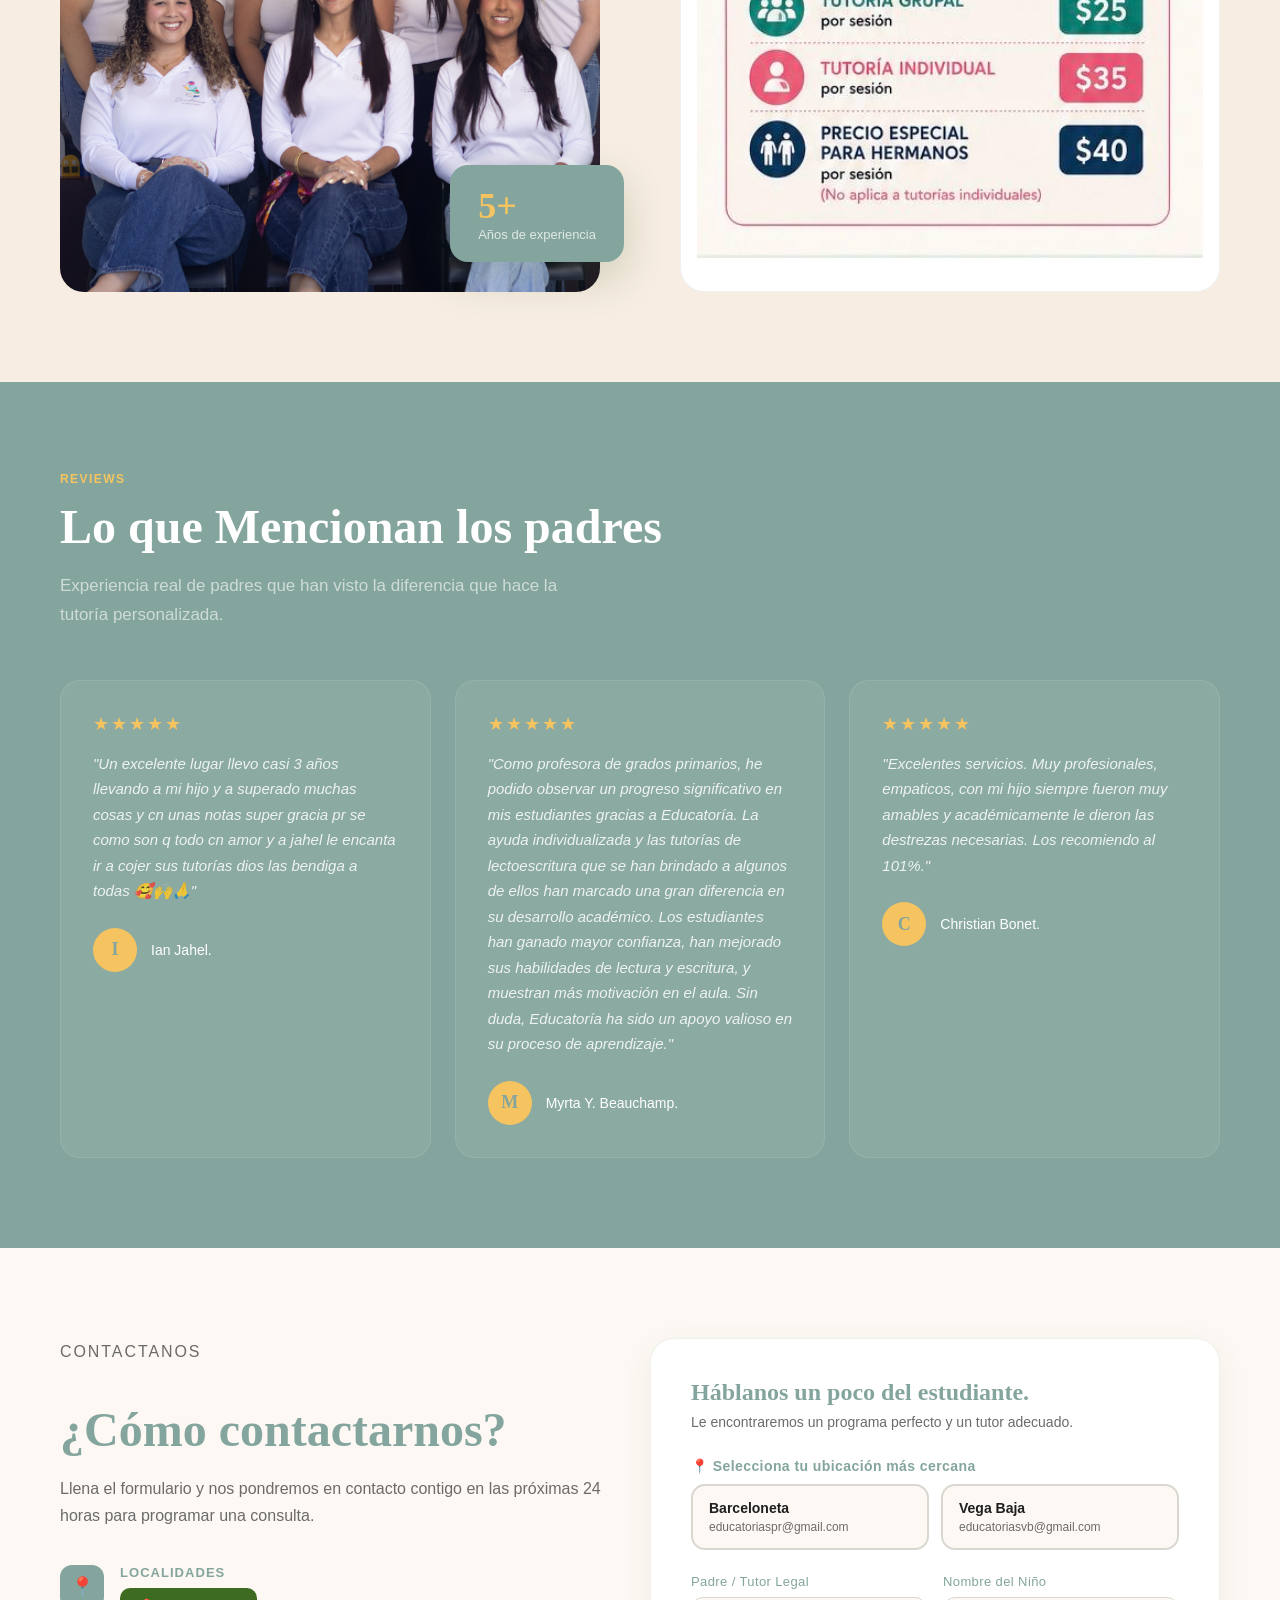
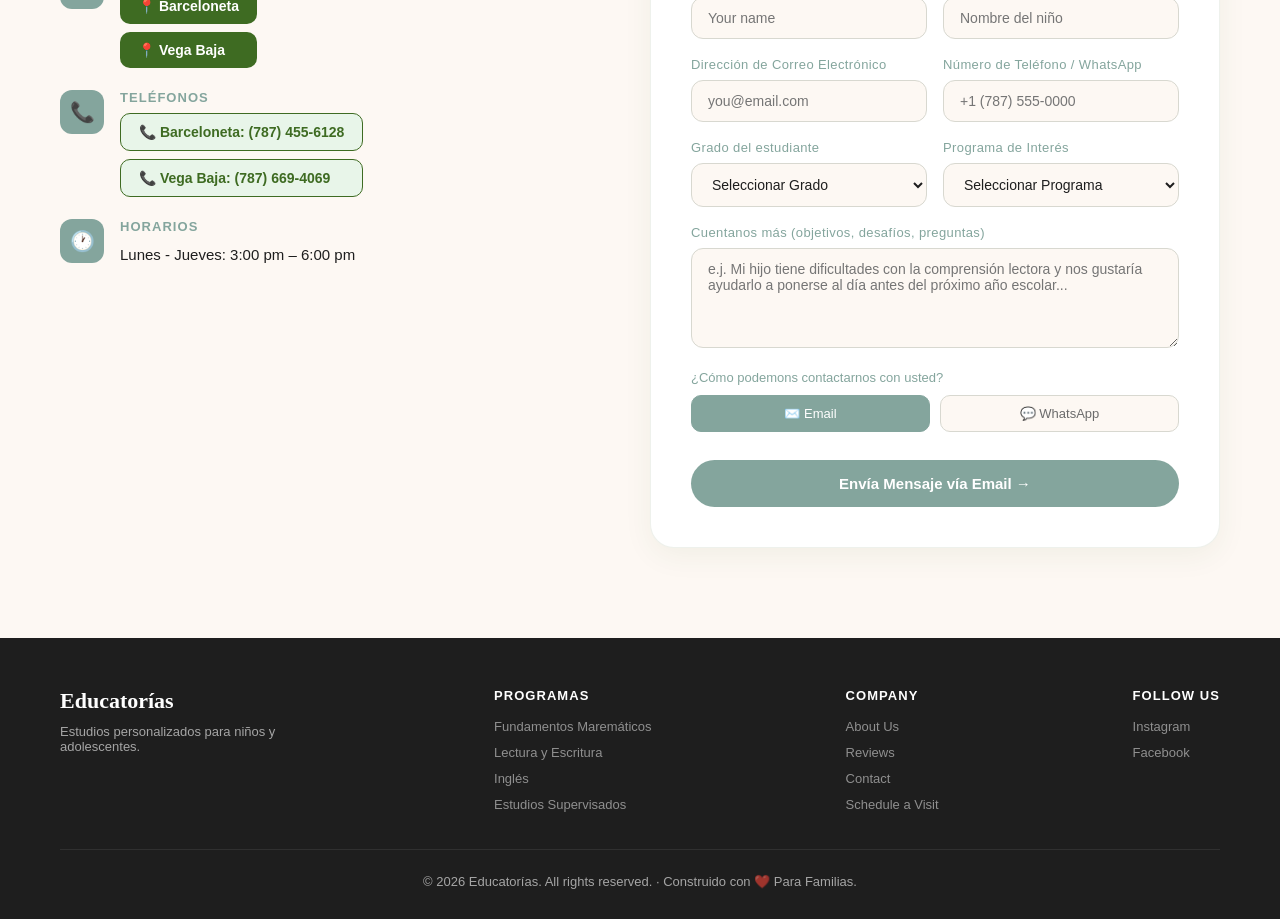
==== commit 62b1a7d0: "Add styling for why section images to improve layout and presentation" ====
--- a/index.html
+++ b/index.html
@@ -145,8 +145,9 @@
     </div>
     <div class="why-image-block">
       <img
-        class="why-img"
+        class="why-img why-img--contain"
         src="fotos/WhatsApp Image 2026-08-07 at 4.51.24 PM.jpeg"
+        alt="Lista de precios de Educatorias"
       />
     </div>
   </div>
--- a/css/styles.css
+++ b/css/styles.css
@@ -245,6 +245,13 @@
   width: 100%; height: 500px;
   object-fit: cover;
   border-radius: 24px; display: block;
+}
+.why-img.why-img--contain {
+  object-fit: contain;
+  background: #fff;
+  padding: 16px;
+  box-sizing: border-box;
+  border: 1px solid rgba(0,0,0,0.06);
 }
 .why-img-placeholder {
   width: 100%; height: 480px;
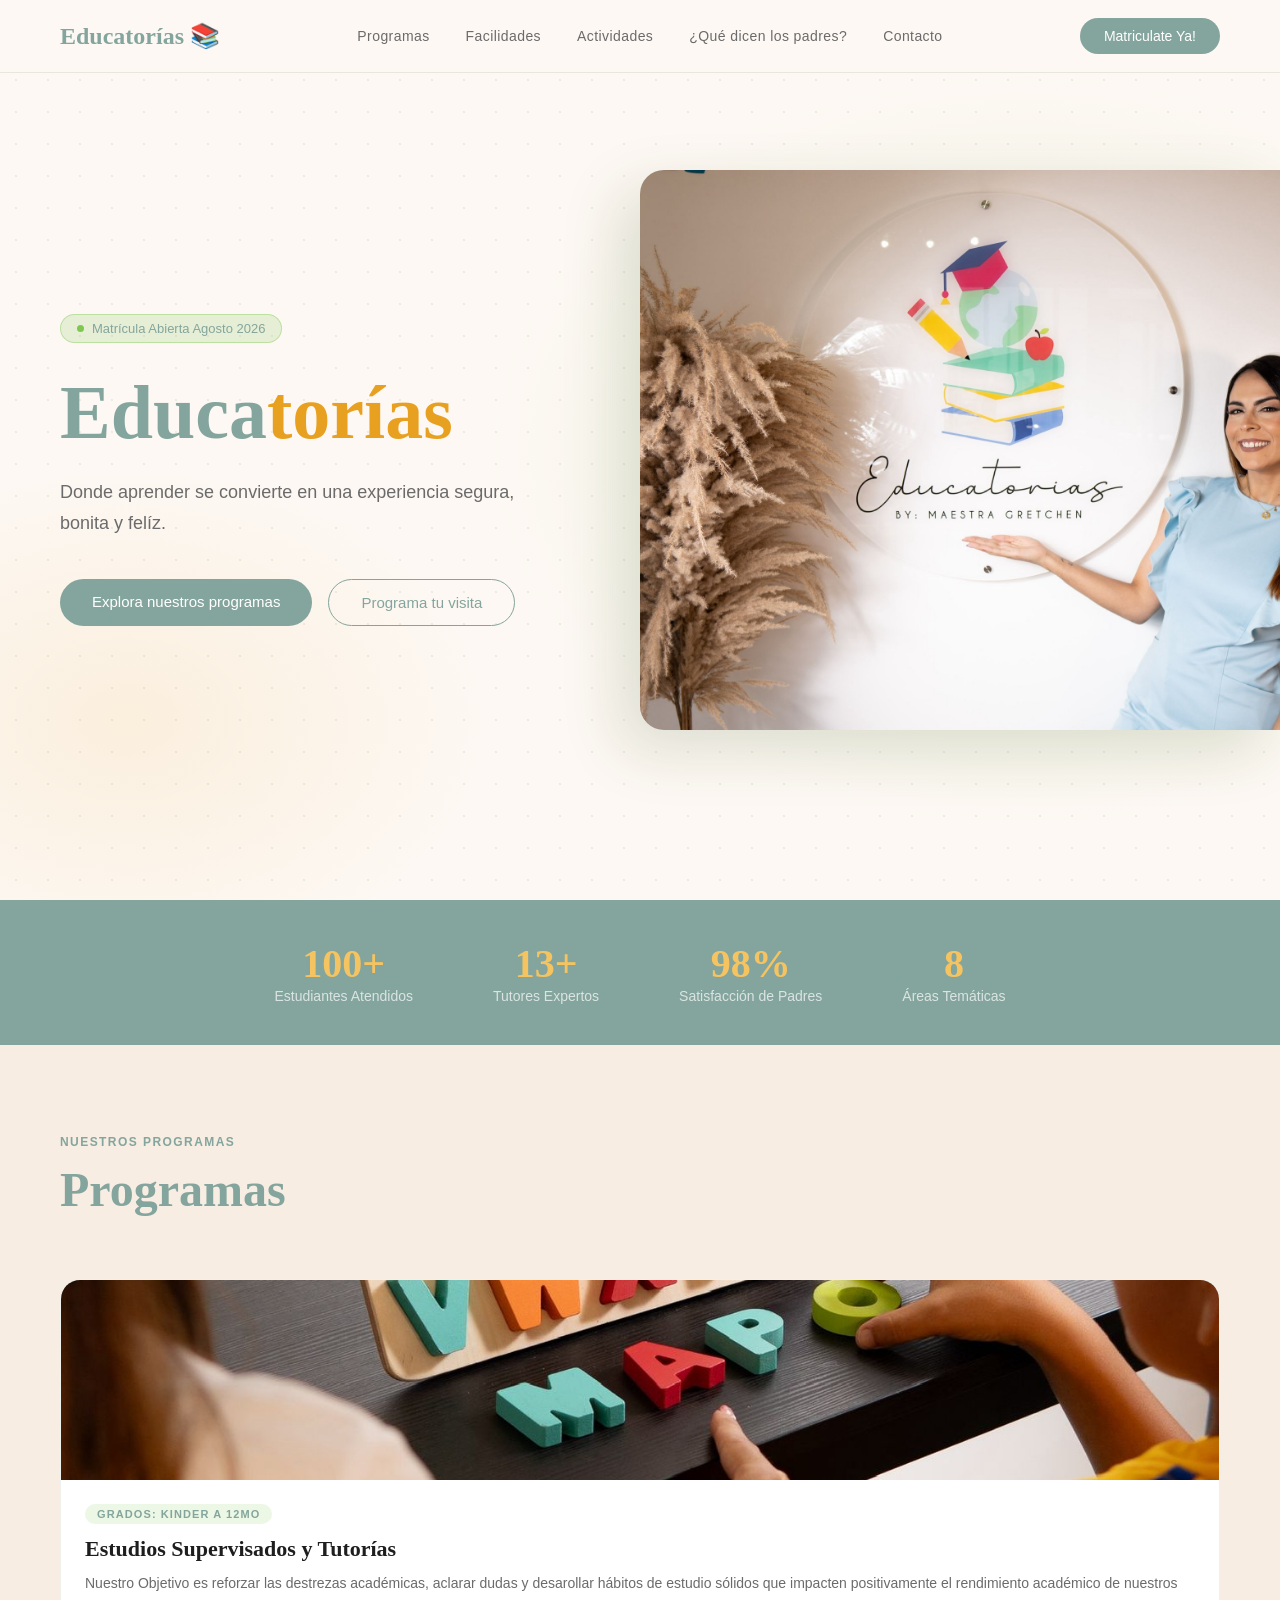
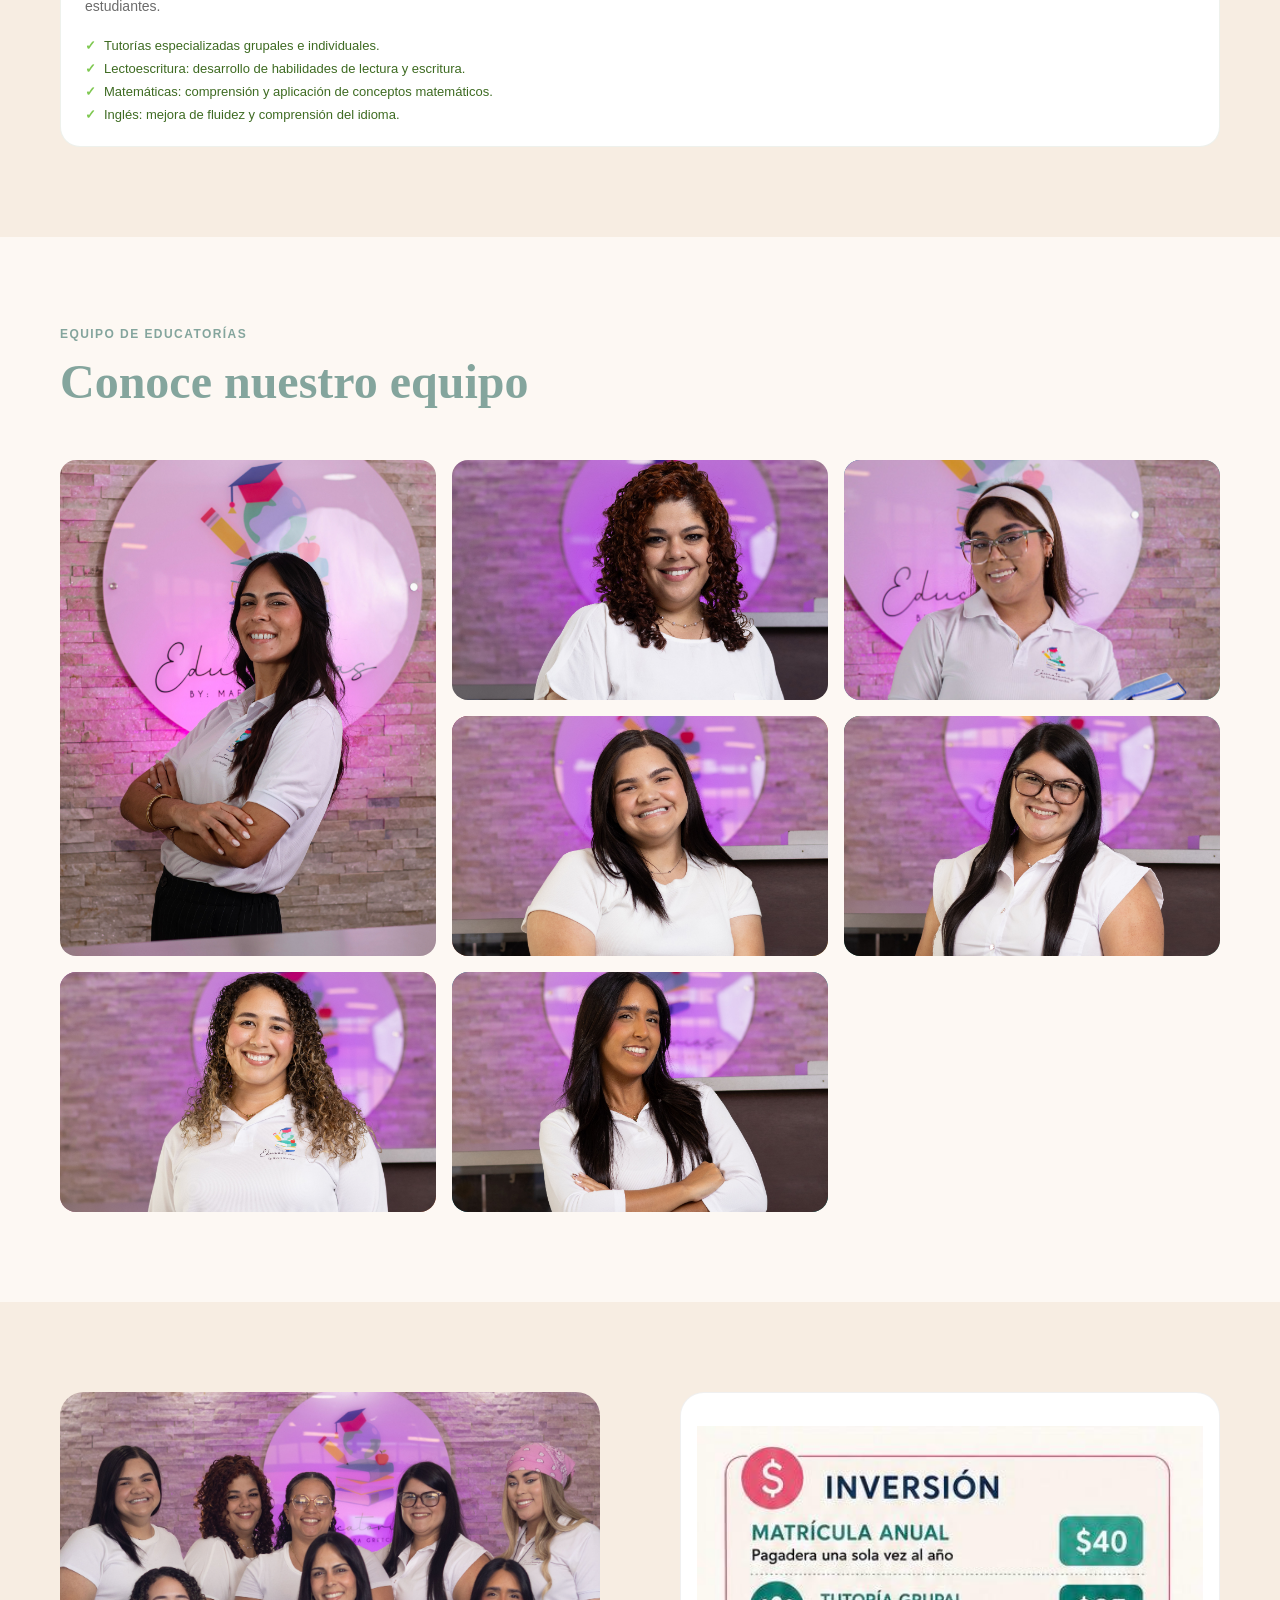
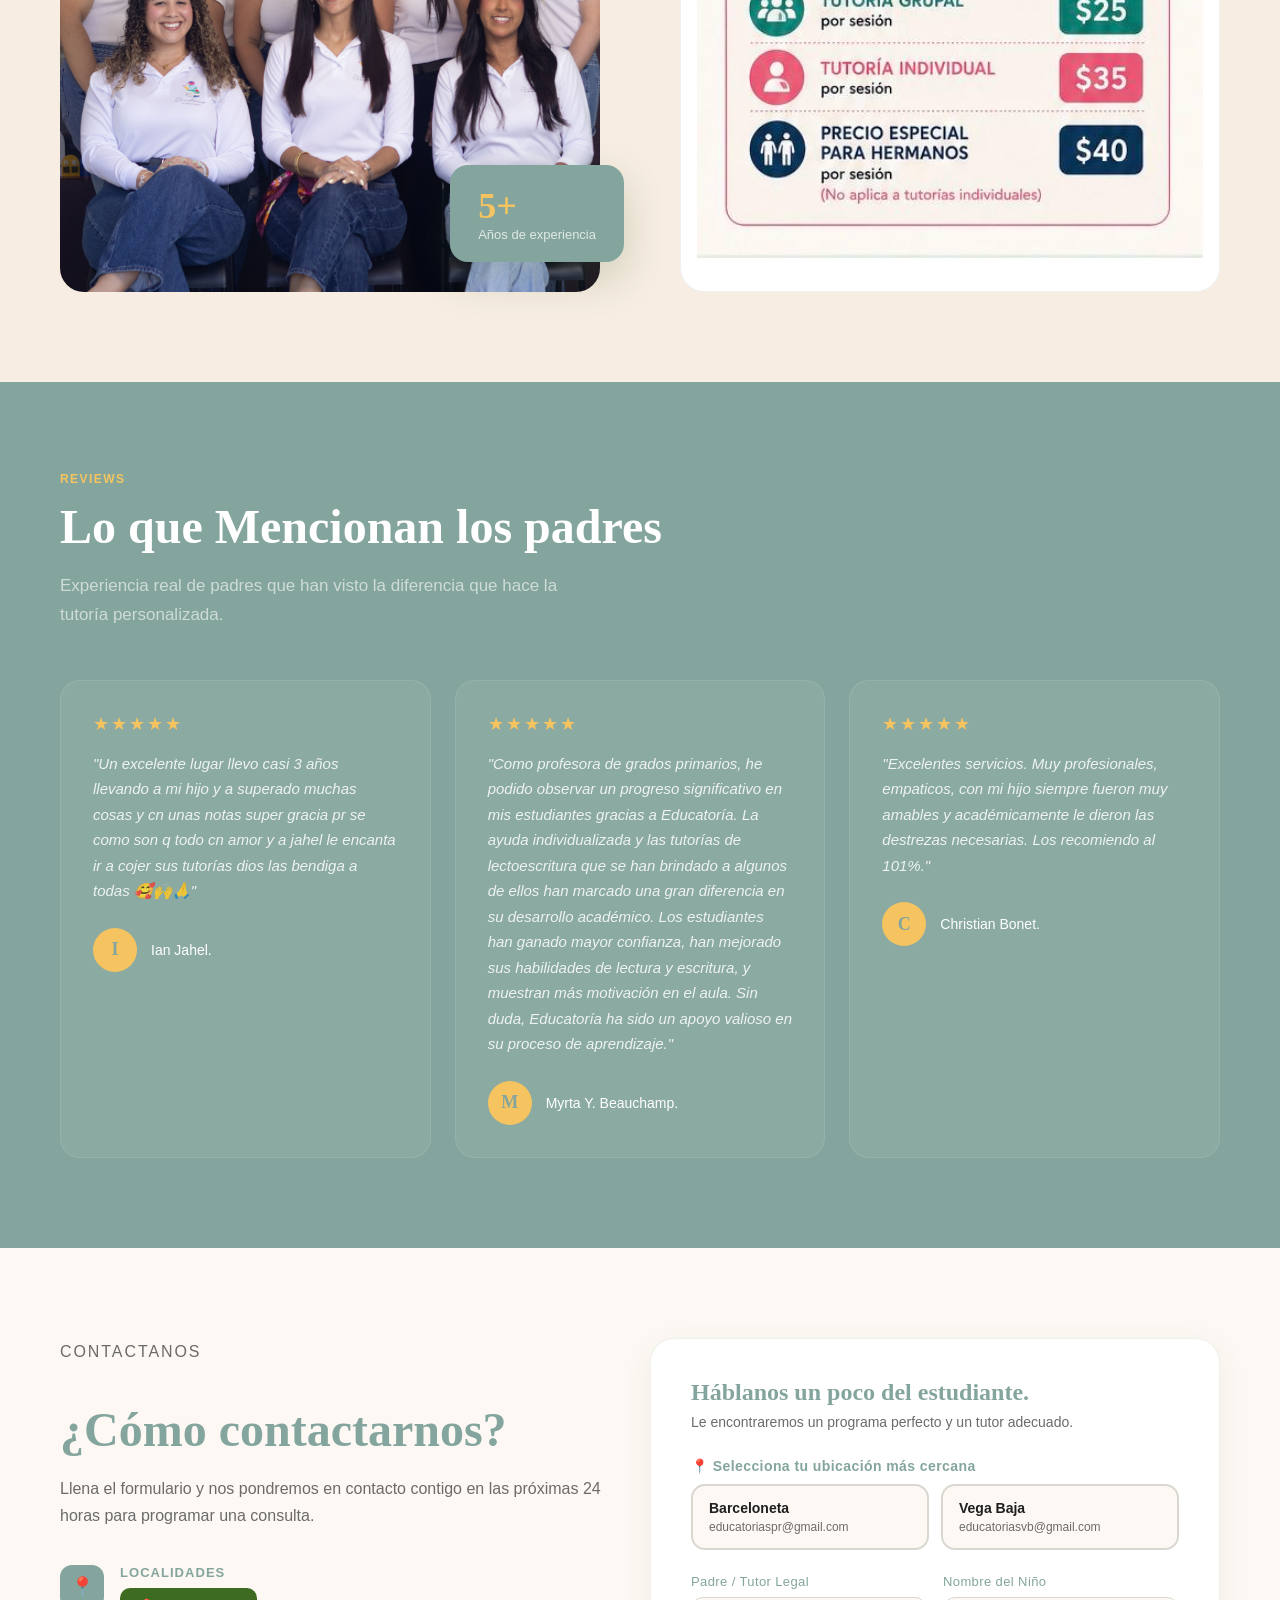
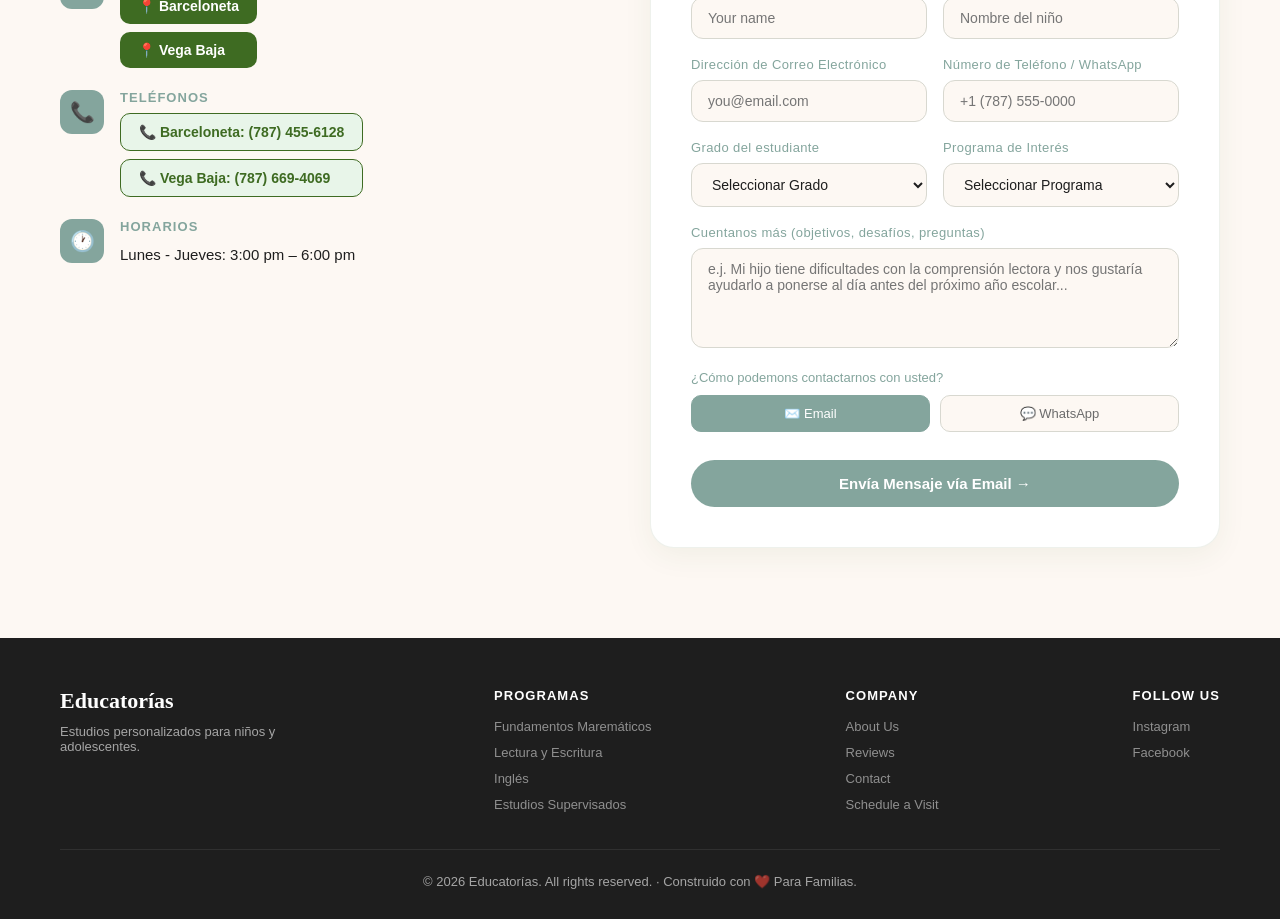
==== commit 631422c3: "Add Facilidades page with gallery and navigation functionality - Created index.html for the Facilida" ====
--- a/index.html
+++ b/index.html
@@ -16,7 +16,7 @@
   <div class="nav-logo">Educatorías 📚</div>
   <ul class="nav-links" id="nav-links">
     <li><a href="#programs" class="nav-mobile-link">Programas</a></li>
-    <li><a href="#gallery" class="nav-mobile-link">Galería</a></li>
+    <li><a href="Facilidades/index.html" class="nav-mobile-link">Facilidades</a></li>
     <li><a href="Actividades/index.html" class="nav-mobile-link">Actividades</a></li>
     <li><a href="#testimonials" class="nav-mobile-link">¿Qué dicen los padres?</a></li>
     <li><a href="#contact" class="nav-mobile-link">Contacto</a></li>
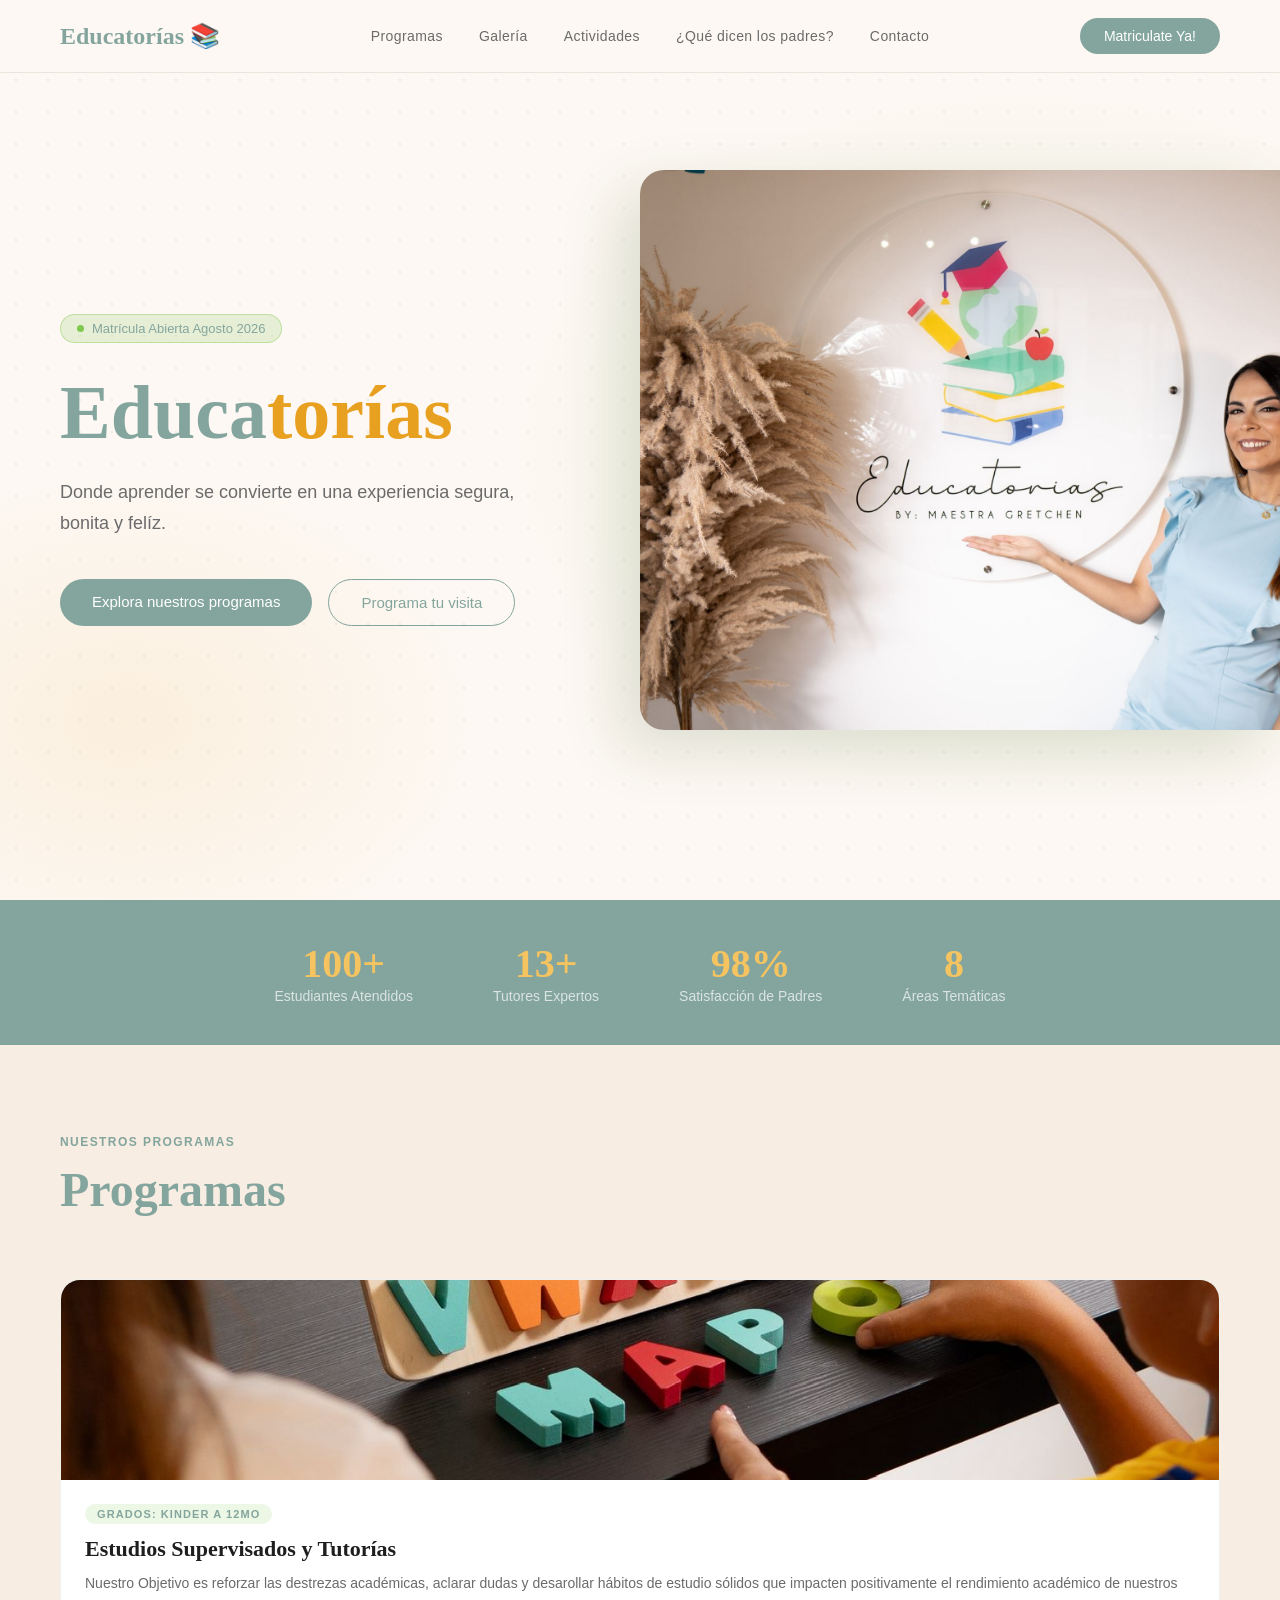
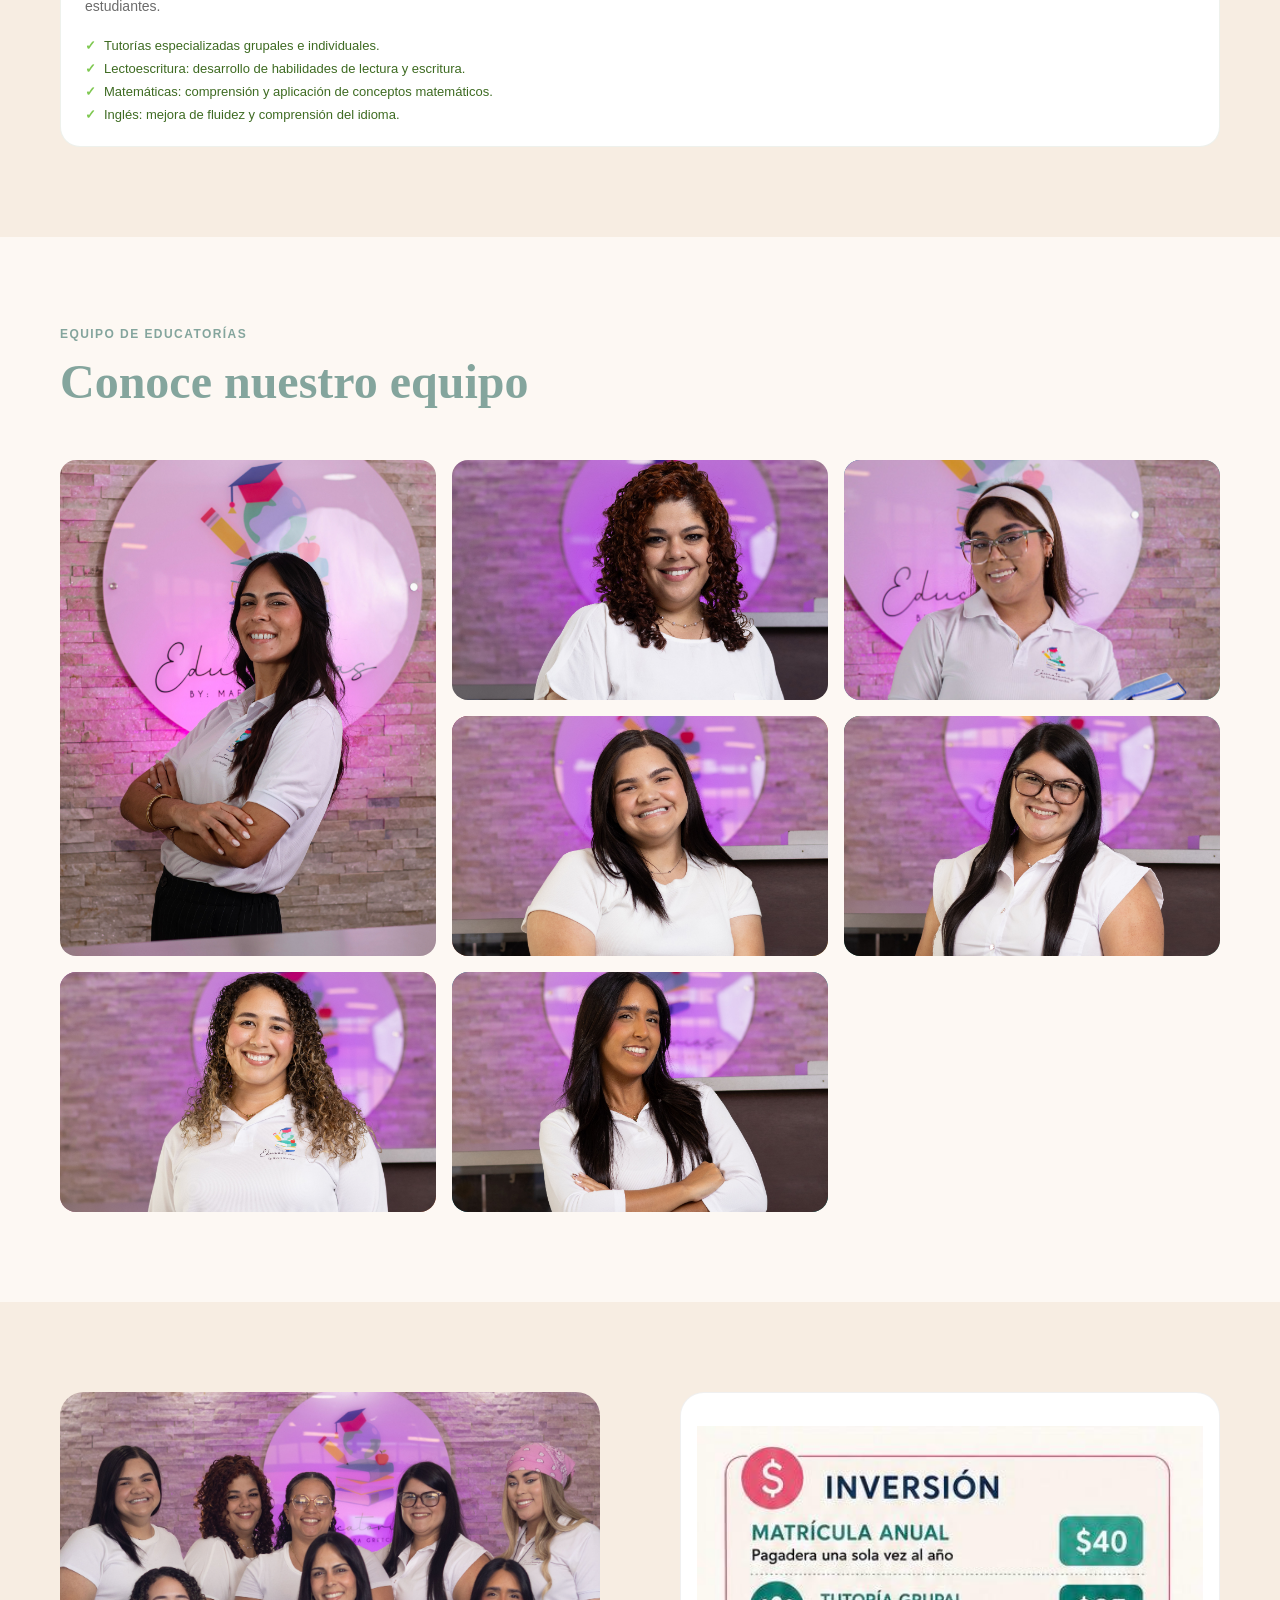
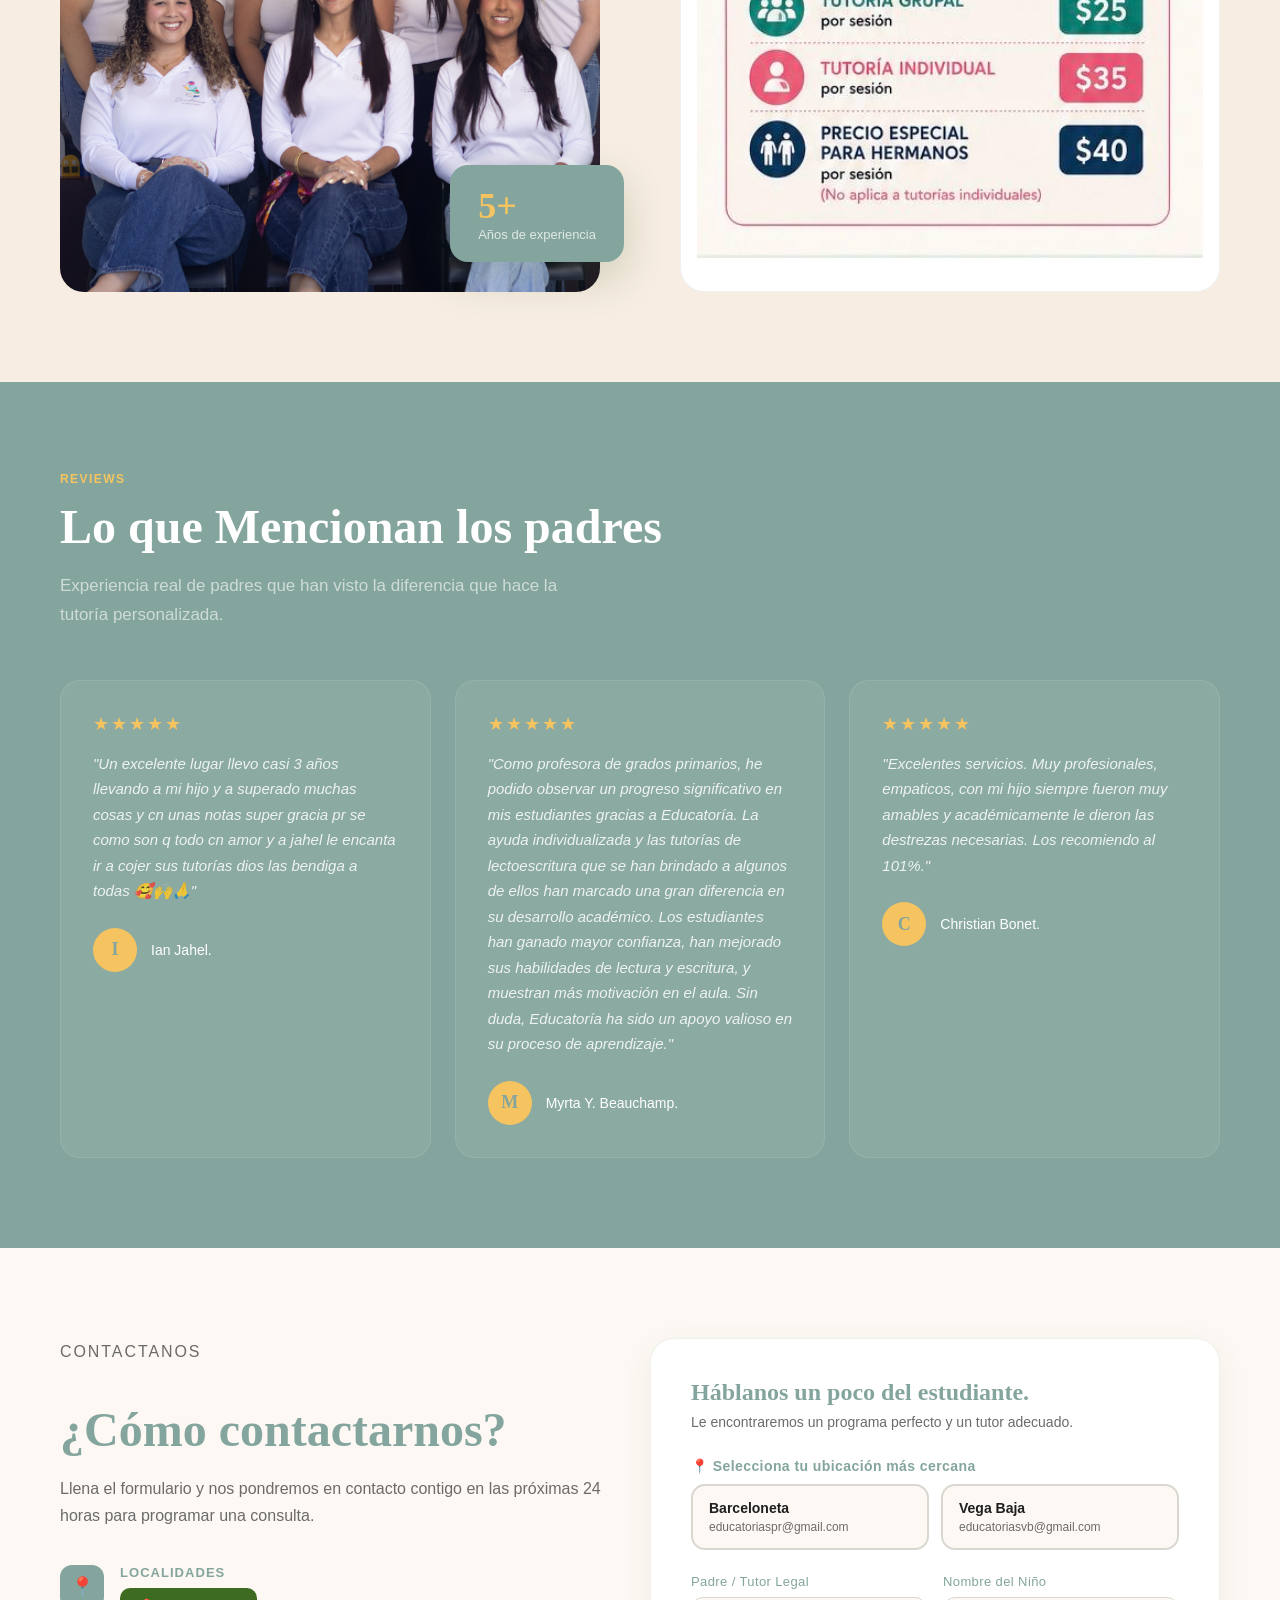
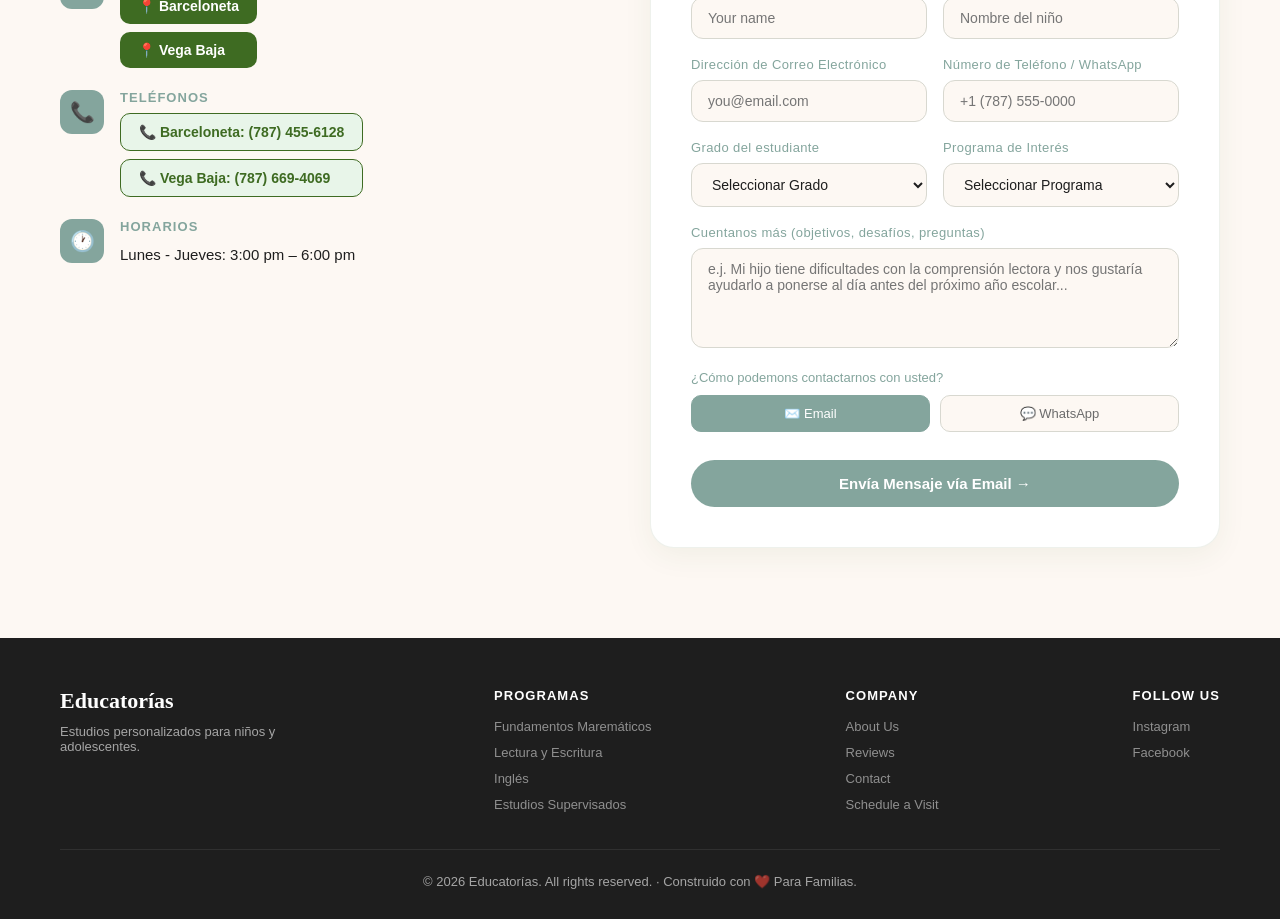
==== commit 63a35a4f: "Merge branch 'main' into Updates-branch" ====
--- a/index.html
+++ b/index.html
@@ -16,7 +16,7 @@
   <div class="nav-logo">Educatorías 📚</div>
   <ul class="nav-links" id="nav-links">
     <li><a href="#programs" class="nav-mobile-link">Programas</a></li>
-    <li><a href="Facilidades/index.html" class="nav-mobile-link">Facilidades</a></li>
+    <li><a href="#gallery" class="nav-mobile-link">Galería</a></li>
     <li><a href="Actividades/index.html" class="nav-mobile-link">Actividades</a></li>
     <li><a href="#testimonials" class="nav-mobile-link">¿Qué dicen los padres?</a></li>
     <li><a href="#contact" class="nav-mobile-link">Contacto</a></li>
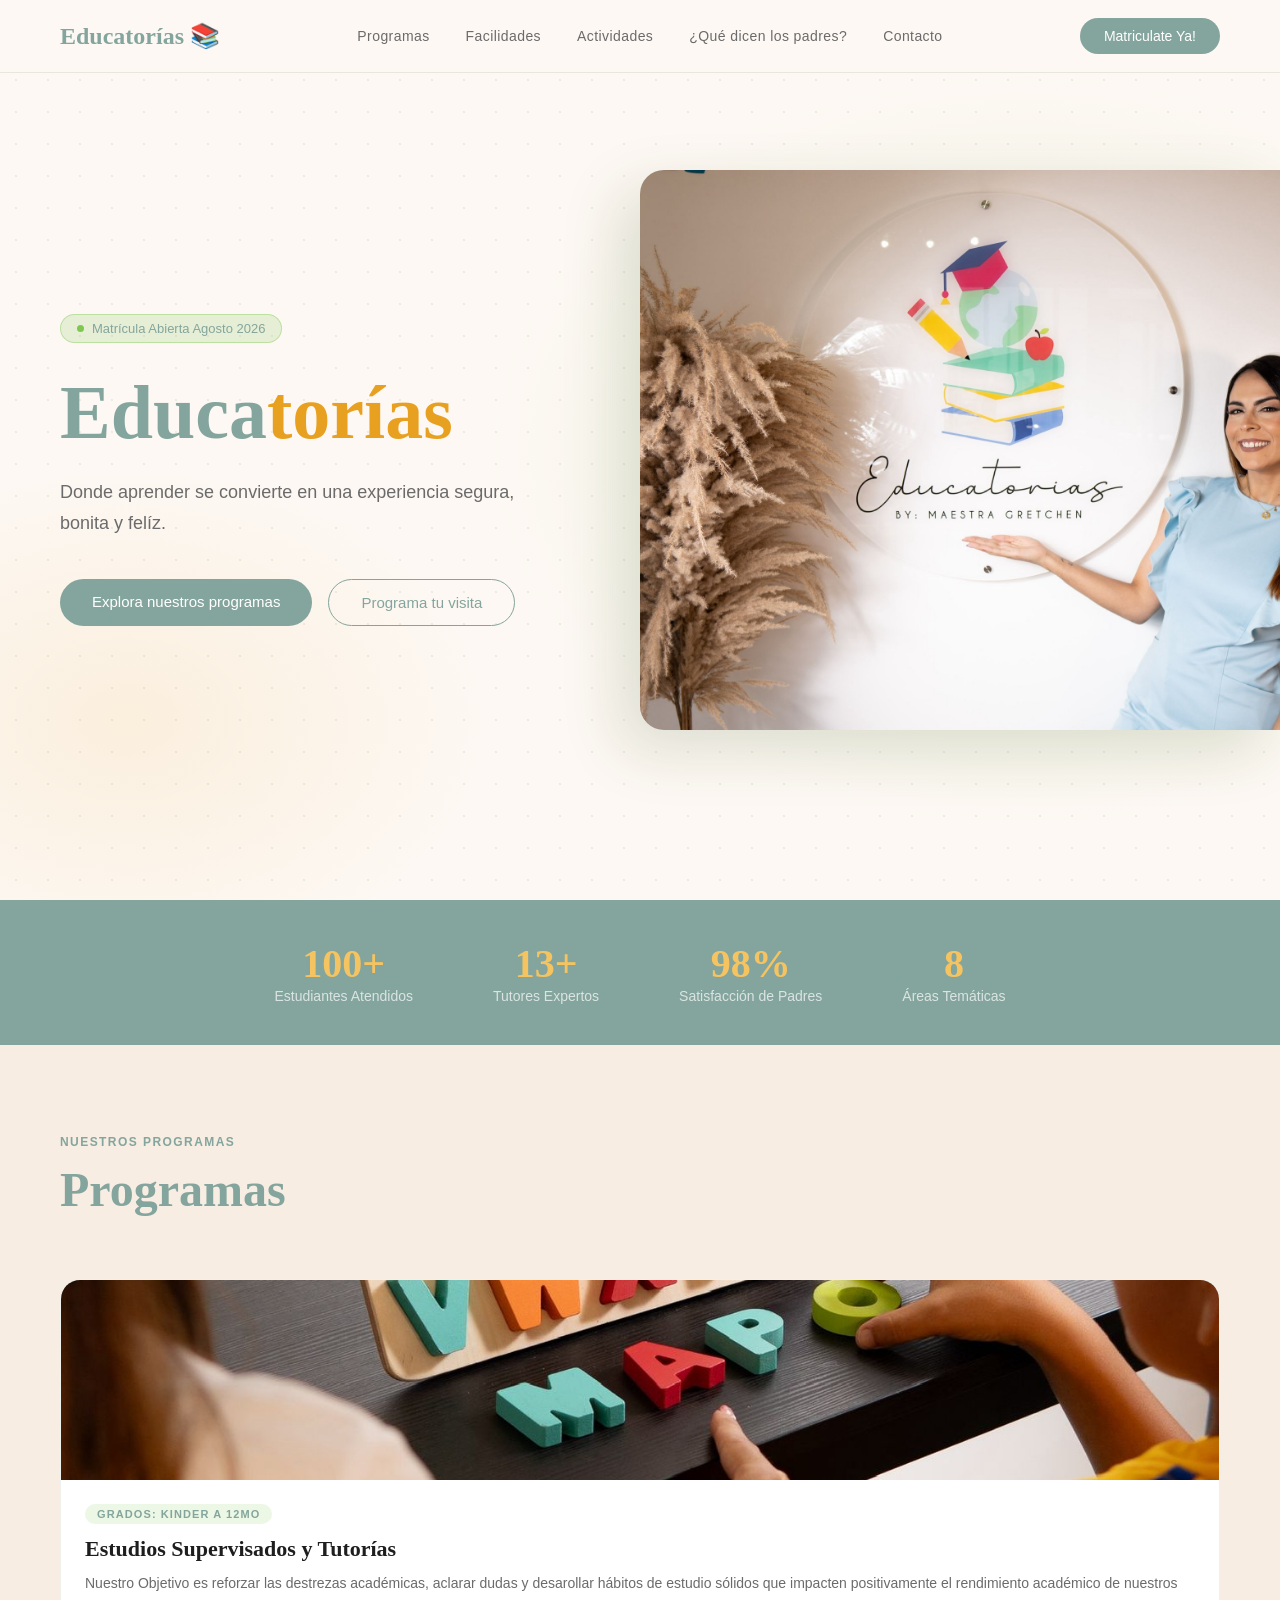
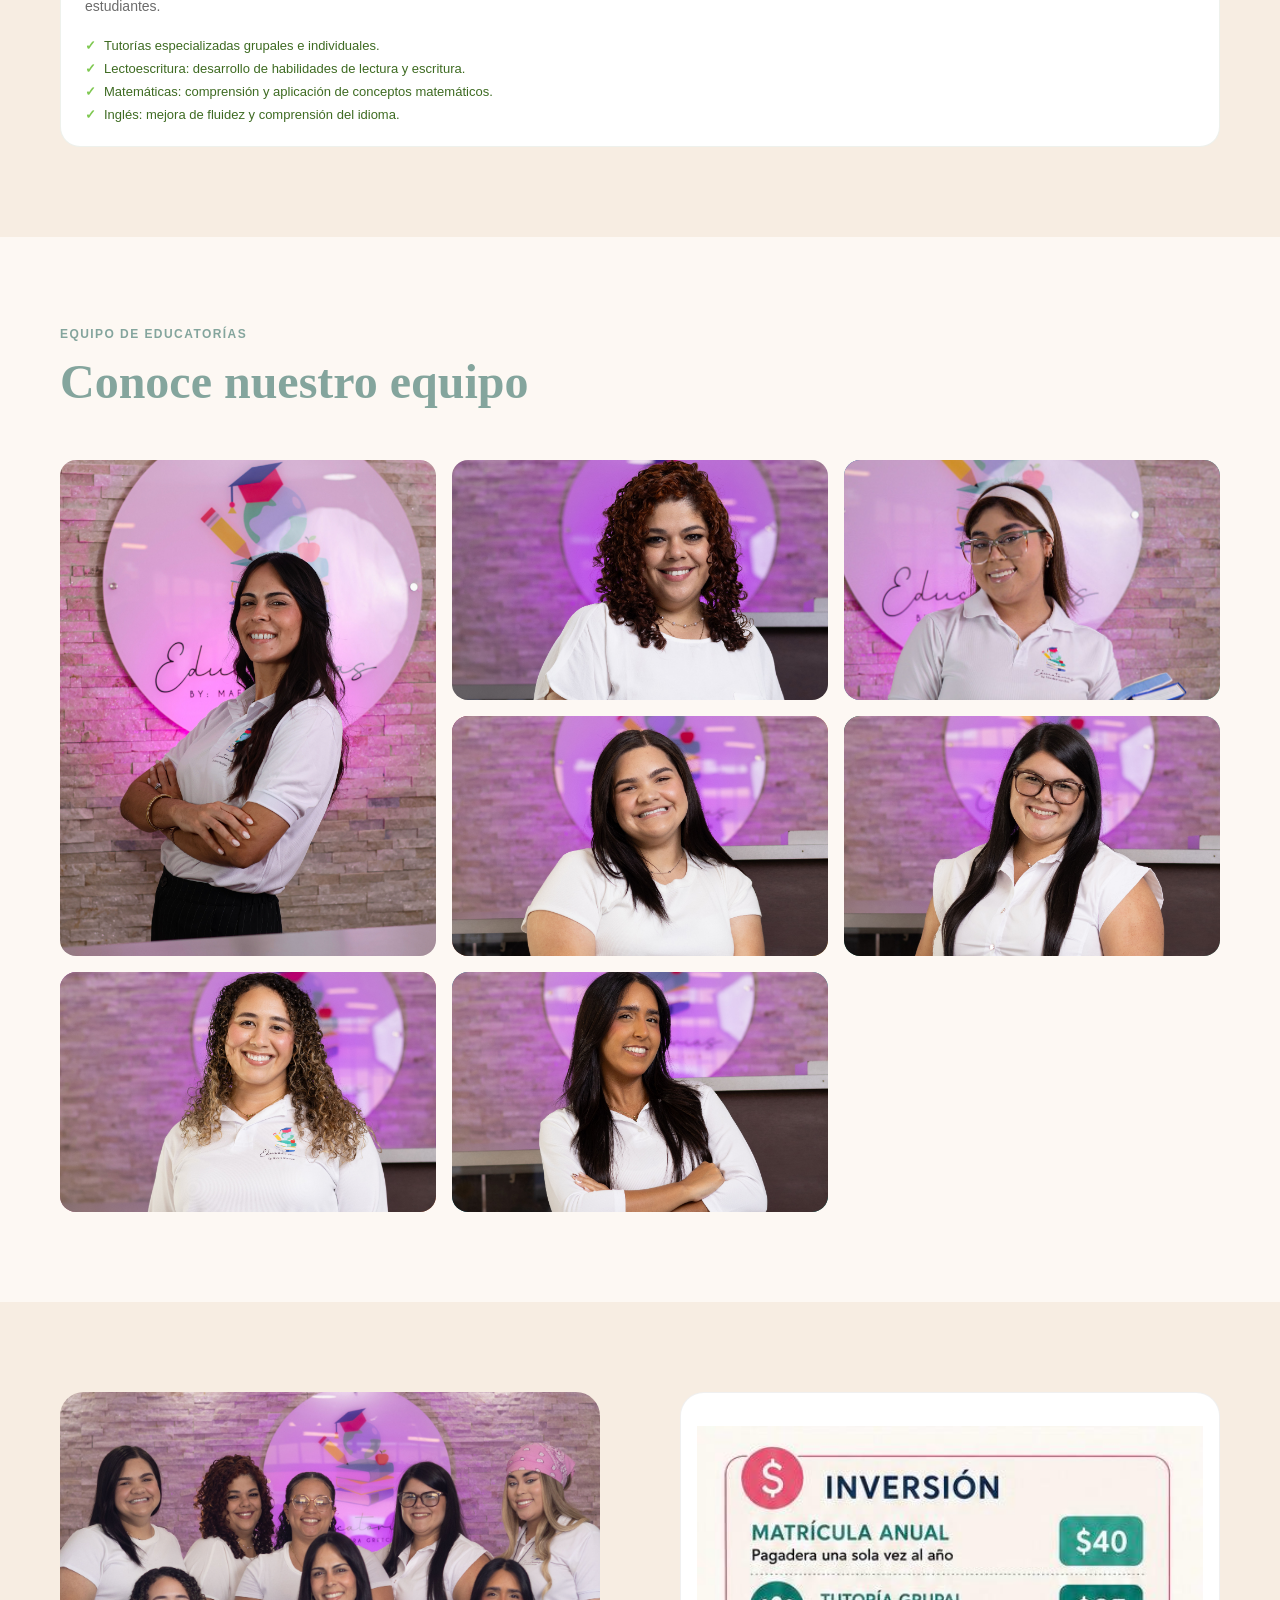
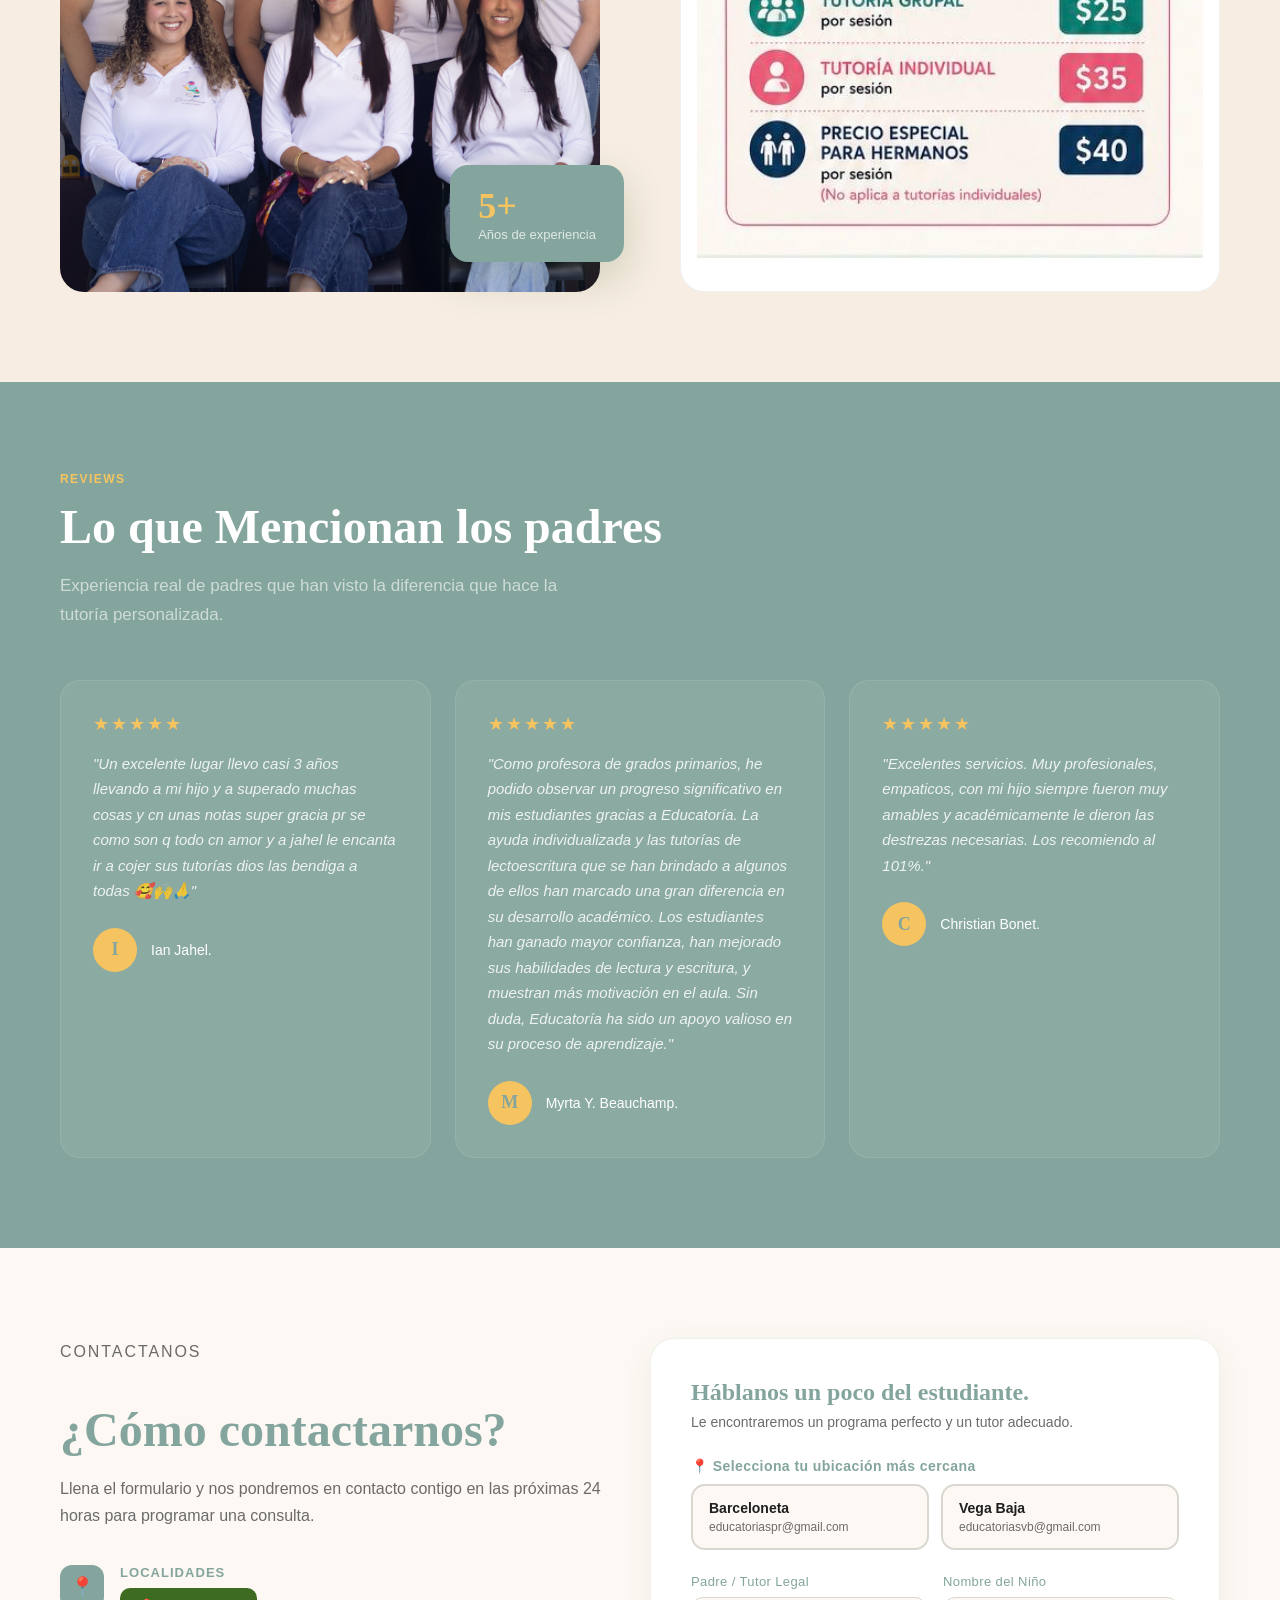
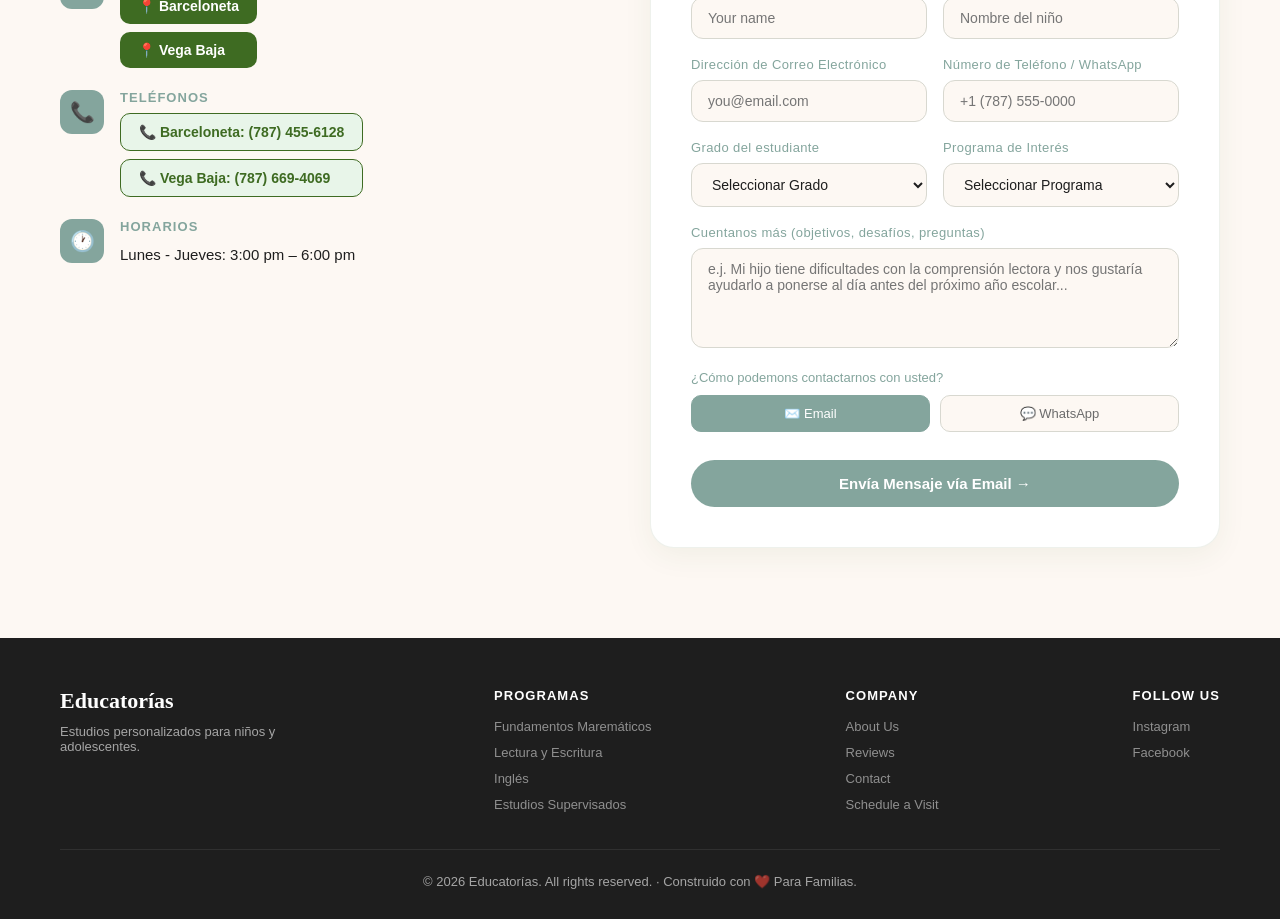
==== commit 98af2d97: "Update navigation link to point to Facilidades page" ====
--- a/index.html
+++ b/index.html
@@ -16,7 +16,7 @@
   <div class="nav-logo">Educatorías 📚</div>
   <ul class="nav-links" id="nav-links">
     <li><a href="#programs" class="nav-mobile-link">Programas</a></li>
-    <li><a href="#gallery" class="nav-mobile-link">Galería</a></li>
+    <li><a href="Facilidades/index.html" class="nav-mobile-link">Facilidades</a></li>
     <li><a href="Actividades/index.html" class="nav-mobile-link">Actividades</a></li>
     <li><a href="#testimonials" class="nav-mobile-link">¿Qué dicen los padres?</a></li>
     <li><a href="#contact" class="nav-mobile-link">Contacto</a></li>
